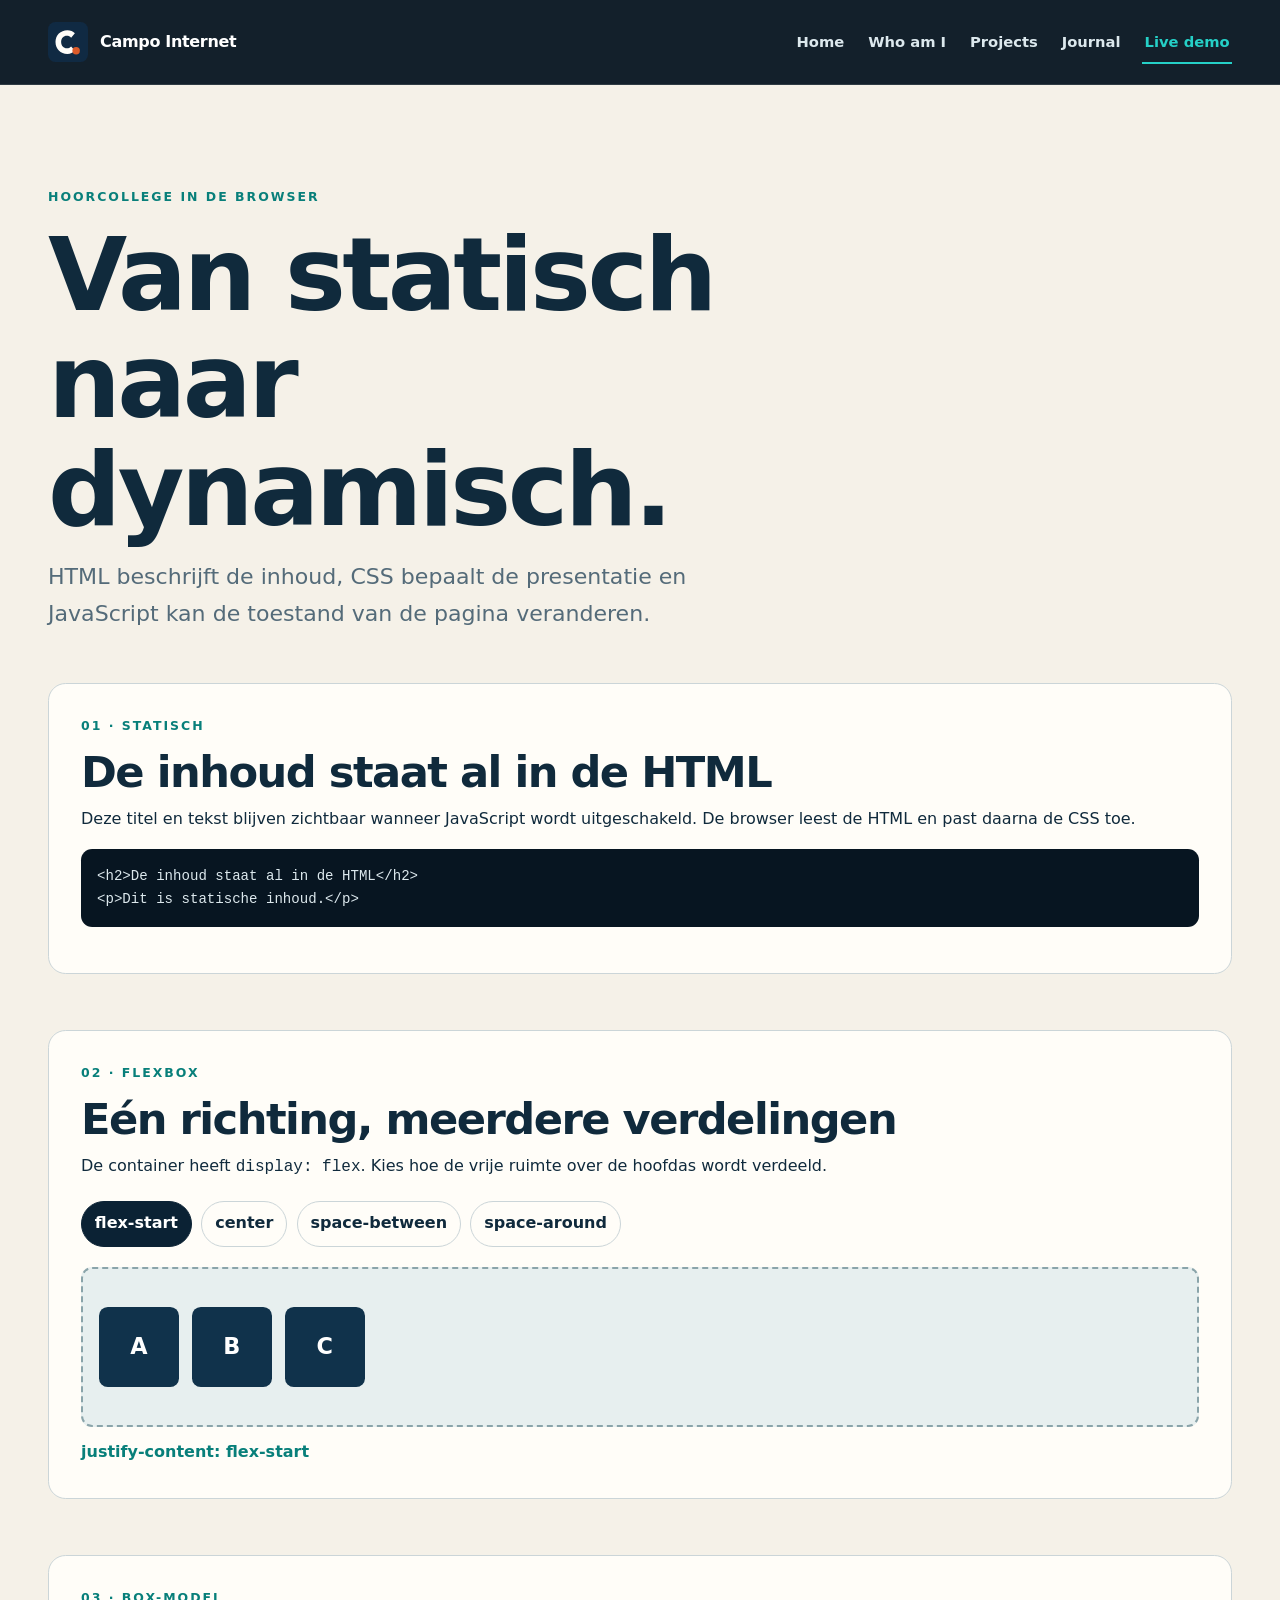
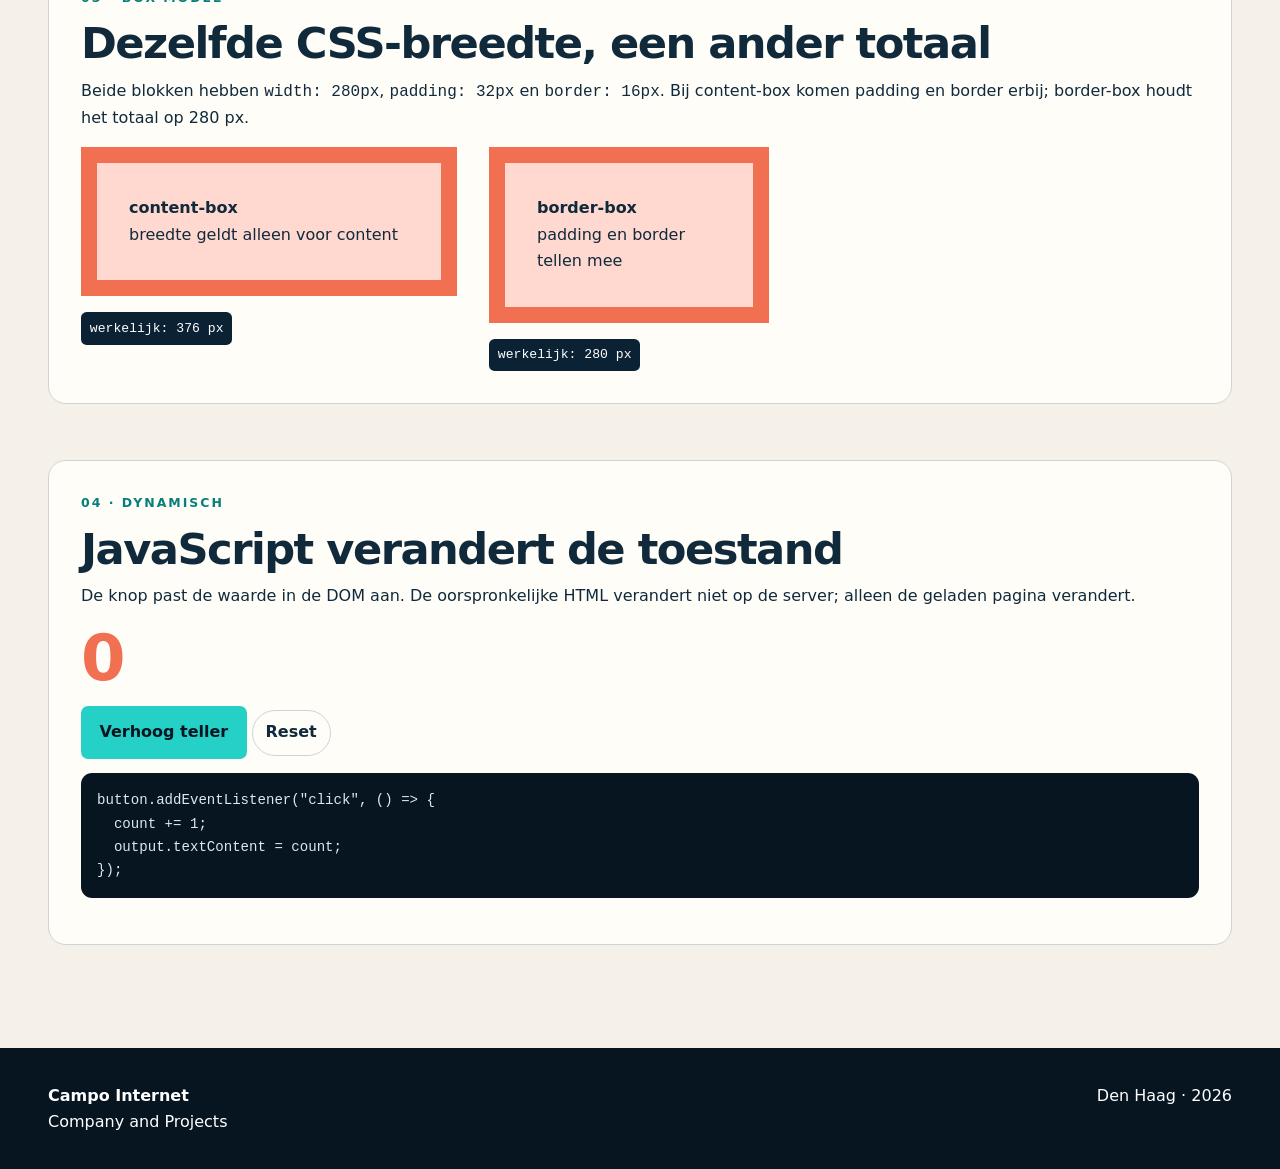
==== demo.html @ 8864c800 "Update on all html, css and other files." ====
<!doctype html>
<html lang="nl">
<head>
  <meta charset="utf-8"><meta name="viewport" content="width=device-width, initial-scale=1">
  <meta name="description" content="Interactieve lesdemo over statisch, dynamisch, Flexbox en het box-model."><meta name="theme-color" content="#071521">
  <meta property="og:type" content="website"><meta property="og:title" content="Live demo | Campo Internet"><meta property="og:description" content="Flexbox, border-box en JavaScript zichtbaar uitgelegd."><meta property="og:image" content="https://campointernet.github.io/images/social-preview.png">
  <title>Live demo | Campo Internet</title><link rel="icon" href="images/favicon.svg" type="image/svg+xml"><link rel="stylesheet" href="css/style.css">
</head>
<body>
  <a class="skip-link" href="#hoofdinhoud">Ga naar de inhoud</a>
  <header class="site-header"><div class="container header-inner"><a class="brand" href="index.html" aria-label="Campo Internet, home"><img src="images/logo.svg" alt="" width="40" height="40"><span>Campo Internet</span></a><nav aria-label="Hoofdnavigatie"><ul class="nav-list"><li><a href="index.html">Home</a></li><li><a href="whoami.html">Who am I</a></li><li><a href="projects.html">Projects</a></li><li><a href="journal.html">Journal</a></li><li><a aria-current="page" href="demo.html">Live demo</a></li></ul></nav></div></header>
  <main id="hoofdinhoud" class="container page-main">
    <header class="page-intro"><p class="eyebrow">Hoorcollege in de browser</p><h1>Van statisch naar dynamisch.</h1><p class="lead">HTML beschrijft de inhoud, CSS bepaalt de presentatie en JavaScript kan de toestand van de pagina veranderen.</p></header>
    <div class="demo-stack">
      <section class="demo-panel" aria-labelledby="statisch"><p class="eyebrow">01 · Statisch</p><h2 id="statisch">De inhoud staat al in de HTML</h2><p>Deze titel en tekst blijven zichtbaar wanneer JavaScript wordt uitgeschakeld. De browser leest de HTML en past daarna de CSS toe.</p><pre class="code-sample"><code>&lt;h2&gt;De inhoud staat al in de HTML&lt;/h2&gt;
&lt;p&gt;Dit is statische inhoud.&lt;/p&gt;</code></pre></section>
      <section class="demo-panel" aria-labelledby="flexbox"><p class="eyebrow">02 · Flexbox</p><h2 id="flexbox">Eén richting, meerdere verdelingen</h2><p>De container heeft <code>display: flex</code>. Kies hoe de vrije ruimte over de hoofdas wordt verdeeld.</p><div class="flex-controls"><button class="filter-button" type="button" data-justify="flex-start" aria-pressed="true">flex-start</button><button class="filter-button" type="button" data-justify="center" aria-pressed="false">center</button><button class="filter-button" type="button" data-justify="space-between" aria-pressed="false">space-between</button><button class="filter-button" type="button" data-justify="space-around" aria-pressed="false">space-around</button></div><div class="flex-stage" id="flex-stage"><div class="flex-item">A</div><div class="flex-item">B</div><div class="flex-item">C</div></div><p class="status" id="flex-status" aria-live="polite">justify-content: flex-start</p></section>
      <section class="demo-panel" aria-labelledby="boxmodel"><p class="eyebrow">03 · Box-model</p><h2 id="boxmodel">Dezelfde CSS-breedte, een ander totaal</h2><p>Beide blokken hebben <code>width: 280px</code>, <code>padding: 32px</code> en <code>border: 16px</code>. Bij content-box komen padding en border erbij; border-box houdt het totaal op 280 px.</p><div class="box-row"><div><div class="measure-box content-box-demo"><strong>content-box</strong><br>breedte geldt alleen voor content</div><span class="measure-label" id="content-measure">totaal meten…</span></div><div><div class="measure-box border-box-demo"><strong>border-box</strong><br>padding en border tellen mee</div><span class="measure-label" id="border-measure">totaal meten…</span></div></div></section>
      <section class="demo-panel" aria-labelledby="dynamisch"><p class="eyebrow">04 · Dynamisch</p><h2 id="dynamisch">JavaScript verandert de toestand</h2><p>De knop past de waarde in de DOM aan. De oorspronkelijke HTML verandert niet op de server; alleen de geladen pagina verandert.</p><p class="dynamic-number" id="counter" aria-live="polite">0</p><button class="control-button" id="counter-button" type="button">Verhoog teller</button> <button class="filter-button" id="reset-button" type="button">Reset</button><pre class="code-sample"><code>button.addEventListener("click", () =&gt; {
  count += 1;
  output.textContent = count;
});</code></pre></section>
    </div>
  </main>
  <footer class="site-footer"><div class="container footer-inner"><p><strong>Campo Internet</strong><br>Company and Projects</p><p>Den Haag · <span data-current-year>2026</span></p></div></footer><script src="js/site.js" defer></script>
</body></html>
---- css/style.css ----
:root {
  --navy-950: #071521; --navy-900: #0b2234; --navy-800: #10324b;
  --paper: #f5f1e8; --paper-strong: #fffdf8; --ink: #102a3c;
  --muted: #546b79; --cyan: #25d0c7; --cyan-dark: #087f7a;
  --coral: #f27052; --line: #cbd5d8; --white: #ffffff;
  --radius: 1.1rem; --shadow: 0 1.4rem 3rem rgba(7,21,33,.12); --max-width: 74rem;
}
/* Border-box laat padding en border meetellen binnen de opgegeven breedte. */
*, *::before, *::after { box-sizing: border-box; }
html { scroll-behavior: smooth; }
body { margin: 0; color: var(--ink); background: var(--paper); font-family: Inter, ui-sans-serif, system-ui, -apple-system, BlinkMacSystemFont, "Segoe UI", sans-serif; font-size: 1rem; line-height: 1.65; }
img { display: block; max-width: 100%; height: auto; }
a { color: inherit; text-underline-offset: .22em; }
a:hover { text-decoration-thickness: .14em; }
a:focus-visible, button:focus-visible { outline: 3px solid var(--coral); outline-offset: 4px; }
h1, h2, h3 { margin: 0 0 .7rem; line-height: 1.05; letter-spacing: -.035em; }
h1 { max-width: 13ch; font-size: clamp(3rem, 8vw, 6.7rem); }
h2 { font-size: clamp(2rem, 4vw, 3.5rem); }
h3 { font-size: 1.35rem; }
p { margin: 0 0 1rem; }
button { font: inherit; }
.container { width: min(calc(100% - 2rem), var(--max-width)); margin-inline: auto; }
.skip-link { position: fixed; top: -6rem; left: 1rem; z-index: 100; padding: .75rem 1rem; color: var(--navy-950); background: var(--cyan); font-weight: 800; }
.skip-link:focus { top: 1rem; }
.site-header { position: sticky; top: 0; z-index: 20; color: var(--white); background: rgba(7,21,33,.95); border-bottom: 1px solid rgba(255,255,255,.12); backdrop-filter: blur(12px); }
.header-inner { display: flex; min-height: 5.25rem; align-items: center; justify-content: space-between; gap: 1.5rem; }
.brand { display: flex; align-items: center; gap: .75rem; font-weight: 800; text-decoration: none; letter-spacing: -.02em; }
.brand img { width: 2.5rem; height: 2.5rem; }
.nav-list { display: flex; flex-wrap: wrap; gap: .25rem 1.2rem; margin: 0; padding: 0; list-style: none; }
.nav-list a { display: block; padding: .65rem .15rem .45rem; color: #dce8ed; font-size: .92rem; font-weight: 750; text-decoration: none; border-bottom: .18rem solid transparent; }
.nav-list a:hover { color: var(--white); }
.nav-list a[aria-current="page"] { color: var(--cyan); border-bottom-color: var(--cyan); }
.hero-shell { color: var(--white); background: var(--navy-950); overflow: hidden; }
.hero { display: grid; gap: 3rem; align-items: center; min-height: 45rem; padding-block: clamp(4rem,10vw,8rem); }
.hero-copy { position: relative; z-index: 1; }
.hero-copy h1 span { color: var(--cyan); }
.lead { max-width: 47rem; color: var(--muted); font-size: clamp(1.12rem,2vw,1.38rem); }
.hero-shell .lead { color: #b9ccd4; }
.eyebrow { margin-bottom: .8rem; color: var(--cyan-dark); font-size: .78rem; font-weight: 850; letter-spacing: .16em; text-transform: uppercase; }
.hero-shell .eyebrow, .dark-section .eyebrow { color: var(--cyan); }
.button-row { display: flex; flex-wrap: wrap; align-items: center; gap: 1rem 1.5rem; margin-top: 2rem; }
.button, .control-button { display: inline-block; padding: .85rem 1.15rem; border: 0; border-radius: .45rem; color: var(--navy-950); background: var(--cyan); font-weight: 800; text-decoration: none; cursor: pointer; }
.button:hover, .control-button:hover { background: #76e5df; }
.button.secondary { color: var(--white); background: transparent; border: 1px solid rgba(255,255,255,.3); }
.text-link { font-weight: 800; }
.hero-art { position: relative; min-height: 28rem; }
.orbit { position: absolute; border: 1px solid rgba(37,208,199,.35); border-radius: 50%; }
.orbit-one { inset: 0 4rem 2rem 0; }
.orbit-two { inset: 4rem 0 0 5rem; }
.hero-card { position: absolute; width: min(24rem,88%); padding: 2rem; color: var(--navy-950); background: var(--paper-strong); border-radius: var(--radius); box-shadow: var(--shadow); }
.hero-card strong { display: block; font-size: 2.8rem; line-height: 1; }
.hero-card-one { top: 1rem; right: 0; transform: rotate(3deg); }
.hero-card-two { bottom: 1rem; left: 0; transform: rotate(-4deg); background: var(--coral); }
.code-line { display: block; margin-top: 1rem; font-family: ui-monospace, SFMono-Regular, Menlo, monospace; font-size: .85rem; }
.section { padding-block: clamp(4rem,8vw,7rem); }
.section + .section { border-top: 1px solid var(--line); }
.section-heading { display: grid; gap: 1rem 3rem; margin-bottom: 2.7rem; }
.section-heading h2 { max-width: 14ch; }
.section-heading .lead { align-self: end; }
.card-grid, .project-grid { display: grid; gap: 1.25rem; }
.card { padding: 1.75rem; background: var(--paper-strong); border: 1px solid var(--line); border-radius: var(--radius); }
.card-number { color: var(--coral); font-size: .8rem; font-weight: 850; letter-spacing: .12em; }
.card p:last-child { margin-bottom: 0; }
.dark-section { color: var(--white); background: var(--navy-900); }
.dark-section .lead { color: #b9ccd4; }
.principles { display: flex; flex-wrap: wrap; gap: .8rem; margin: 2.2rem 0 0; padding: 0; list-style: none; }
.principles li { padding: .6rem .85rem; border: 1px solid rgba(255,255,255,.23); border-radius: 99rem; }
.page-main { padding-block: clamp(3.5rem,8vw,7rem); min-height: 65vh; }
.page-intro { max-width: 54rem; margin-bottom: 3.2rem; }
.page-intro h1 { margin-bottom: 1rem; }
.profile-layout { display: grid; gap: 2rem; }
.profile-aside { padding: 1.6rem; color: var(--white); background: var(--navy-900); border-radius: var(--radius); }
.profile-aside dl { margin: 0; }
.profile-aside dt { color: var(--cyan); font-size: .76rem; font-weight: 800; letter-spacing: .12em; text-transform: uppercase; }
.profile-aside dd { margin: .15rem 0 1.3rem; }
.story-block { max-width: 48rem; }
.story-block + .story-block { margin-top: 3rem; }
.project-card { overflow: hidden; background: var(--paper-strong); border: 1px solid var(--line); border-radius: var(--radius); box-shadow: 0 .7rem 1.6rem rgba(7,21,33,.06); }
.project-visual { display: grid; min-height: 14rem; place-items: center; color: var(--white); font-size: 3rem; font-weight: 900; letter-spacing: -.08em; }
.visual-one { background: linear-gradient(135deg,#10324b,#1d6b7a); }
.visual-two { background: linear-gradient(135deg,#742f3d,#f27052); }
.visual-three { background: linear-gradient(135deg,#215a47,#70a45d); }
.project-content { padding: 1.65rem; }
.project-type { color: var(--cyan-dark); font-size: .76rem; font-weight: 850; letter-spacing: .12em; text-transform: uppercase; }
.tag-list { display: flex; flex-wrap: wrap; gap: .5rem; margin: 1.2rem 0 0; padding: 0; list-style: none; }
.tag-list li { padding: .25rem .7rem; background: #e6eeee; border-radius: 99rem; font-size: .84rem; }
.filter-row { display: flex; flex-wrap: wrap; gap: .65rem; margin-bottom: 1.5rem; }
.filter-button { padding: .55rem .8rem; color: var(--ink); background: transparent; border: 1px solid var(--line); border-radius: 99rem; font-weight: 750; cursor: pointer; }
.filter-button[aria-pressed="true"] { color: var(--white); background: var(--navy-900); border-color: var(--navy-900); }
.project-card[hidden] { display: none; }
.journal-list { border-top: 1px solid var(--line); }
.journal-item { display: grid; gap: .5rem 2rem; padding-block: 2rem; border-bottom: 1px solid var(--line); }
.journal-item h2 { margin-bottom: .6rem; font-size: clamp(1.45rem,3vw,2.2rem); }
.journal-item h2 a { text-decoration: none; }
.journal-item .date { color: var(--muted); font-size: .9rem; }
.demo-stack { display: grid; gap: 3.5rem; }
.demo-panel { padding: clamp(1.2rem,3vw,2rem); background: var(--paper-strong); border: 1px solid var(--line); border-radius: var(--radius); }
.demo-panel h2 { font-size: clamp(1.8rem,4vw,2.7rem); }
.flex-controls { display: flex; flex-wrap: wrap; gap: .6rem; margin: 1.25rem 0; }
.flex-stage { display: flex; justify-content: flex-start; gap: .8rem; min-height: 10rem; padding: 1rem; background: #e7efef; border: 2px dashed #8aa4aa; border-radius: .7rem; transition: .25s ease; }
.flex-item { display: grid; width: 5rem; min-height: 5rem; place-items: center; align-self: center; color: var(--white); background: var(--navy-800); border-radius: .55rem; font-size: 1.4rem; font-weight: 900; }
.box-row { display: flex; flex-wrap: wrap; gap: 2rem; align-items: flex-start; }
.measure-box { width: 17.5rem; padding: 2rem; border: 1rem solid var(--coral); background: #ffd8cf; }
.content-box-demo { box-sizing: content-box; }
.border-box-demo { box-sizing: border-box; }
.measure-label { display: inline-block; margin-top: 1rem; padding: .35rem .55rem; color: var(--white); background: var(--navy-900); border-radius: .35rem; font-family: ui-monospace, monospace; font-size: .82rem; }
.status { min-height: 1.6rem; margin: .8rem 0 0; color: var(--cyan-dark); font-weight: 800; }
.dynamic-number { margin: 1rem 0; color: var(--coral); font-size: 4rem; font-weight: 900; line-height: 1; }
.code-sample { overflow-x: auto; padding: 1rem; color: #dce8ed; background: var(--navy-950); border-radius: .7rem; font-family: ui-monospace, SFMono-Regular, Menlo, monospace; font-size: .88rem; white-space: pre; }
.site-footer { padding-block: 2.2rem; color: var(--white); background: var(--navy-950); }
.footer-inner { display: flex; flex-wrap: wrap; justify-content: space-between; gap: 1rem 2rem; }
.footer-inner p { margin: 0; }
@media (min-width: 48rem) {
  .hero { grid-template-columns: 1.25fr .75fr; }
  .section-heading { grid-template-columns: 1fr 1fr; align-items: end; }
  .card-grid, .project-grid { grid-template-columns: repeat(3,1fr); }
  .profile-layout { grid-template-columns: 18rem 1fr; align-items: start; }
  .journal-item { grid-template-columns: 10rem 1fr; }
}
@media (max-width: 52rem) {
  .header-inner { align-items: flex-start; flex-direction: column; padding-block: .9rem; }
  .site-header { position: static; }
  .hero { min-height: auto; }
  .hero-art { min-height: 22rem; }
  .nav-list { gap: .15rem .8rem; }
}
@media (prefers-reduced-motion: reduce) { html { scroll-behavior: auto; } *, *::before, *::after { transition-duration: .01ms !important; } }
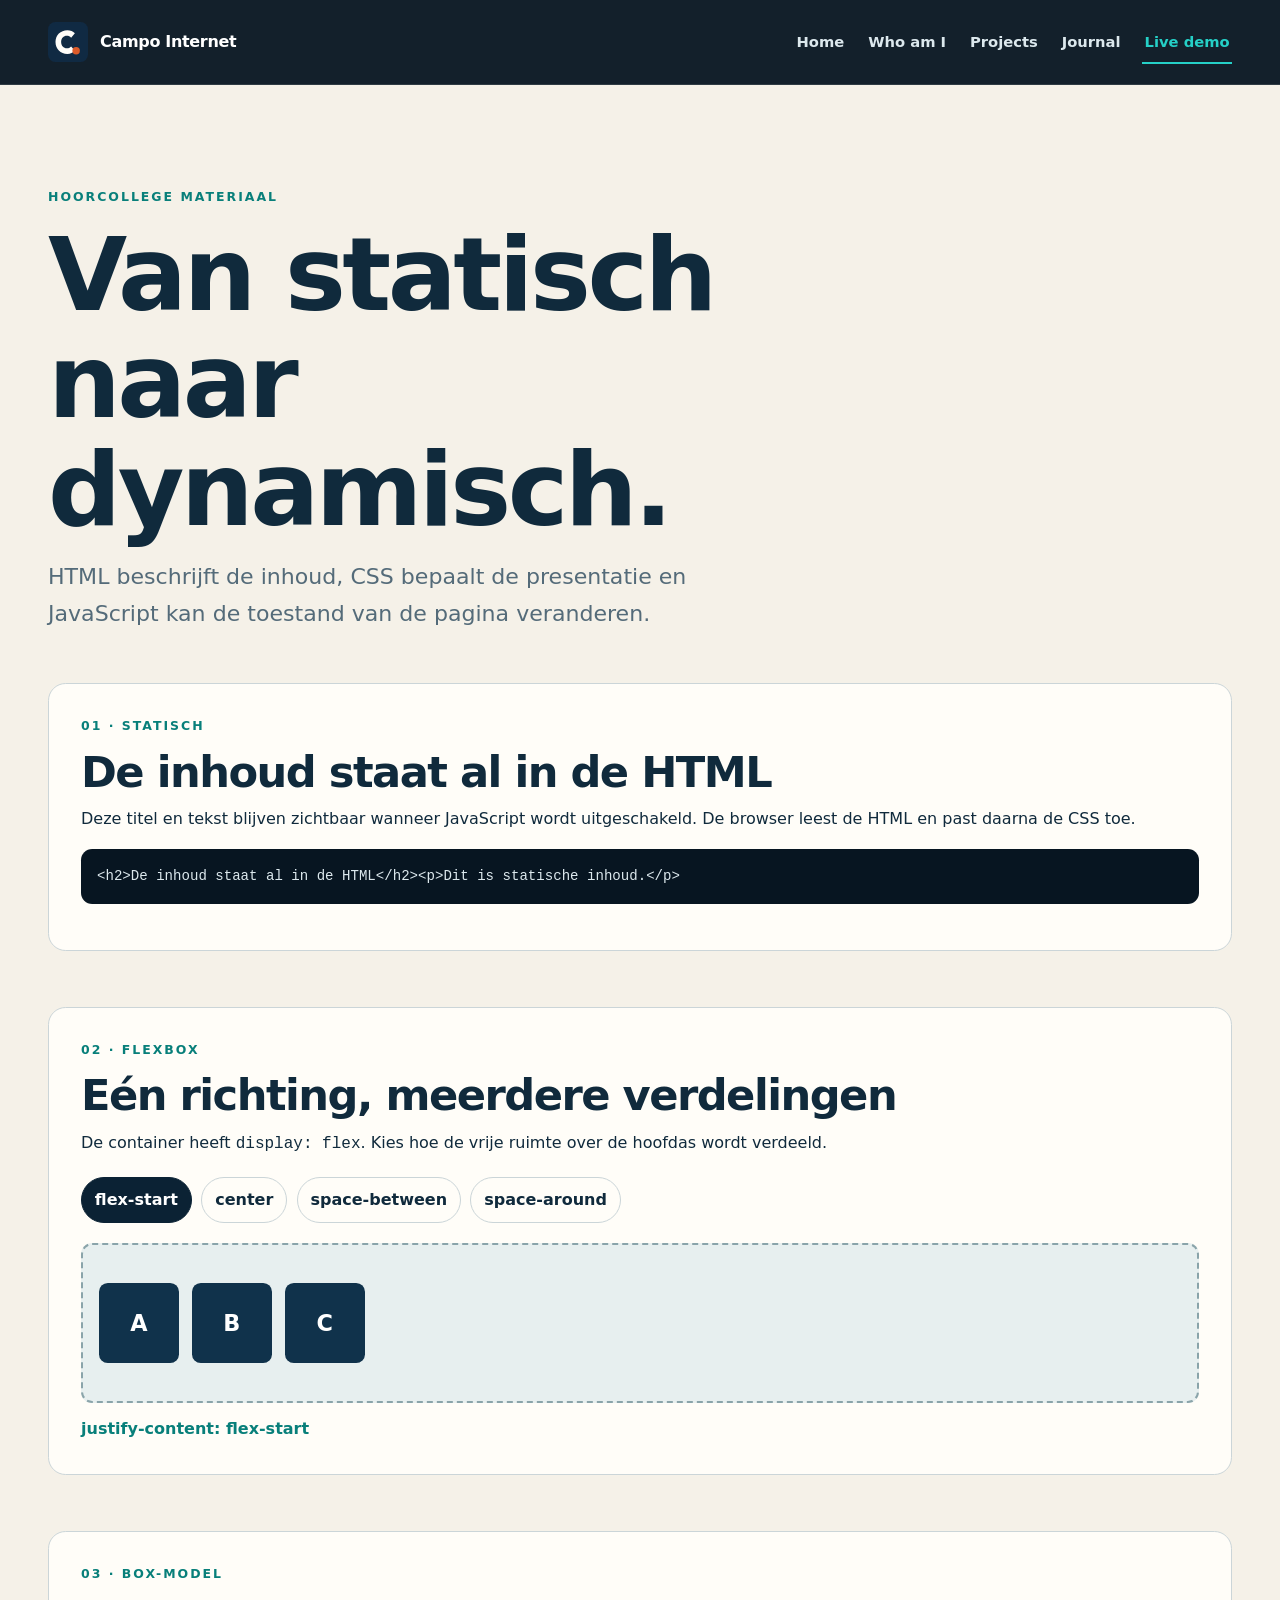
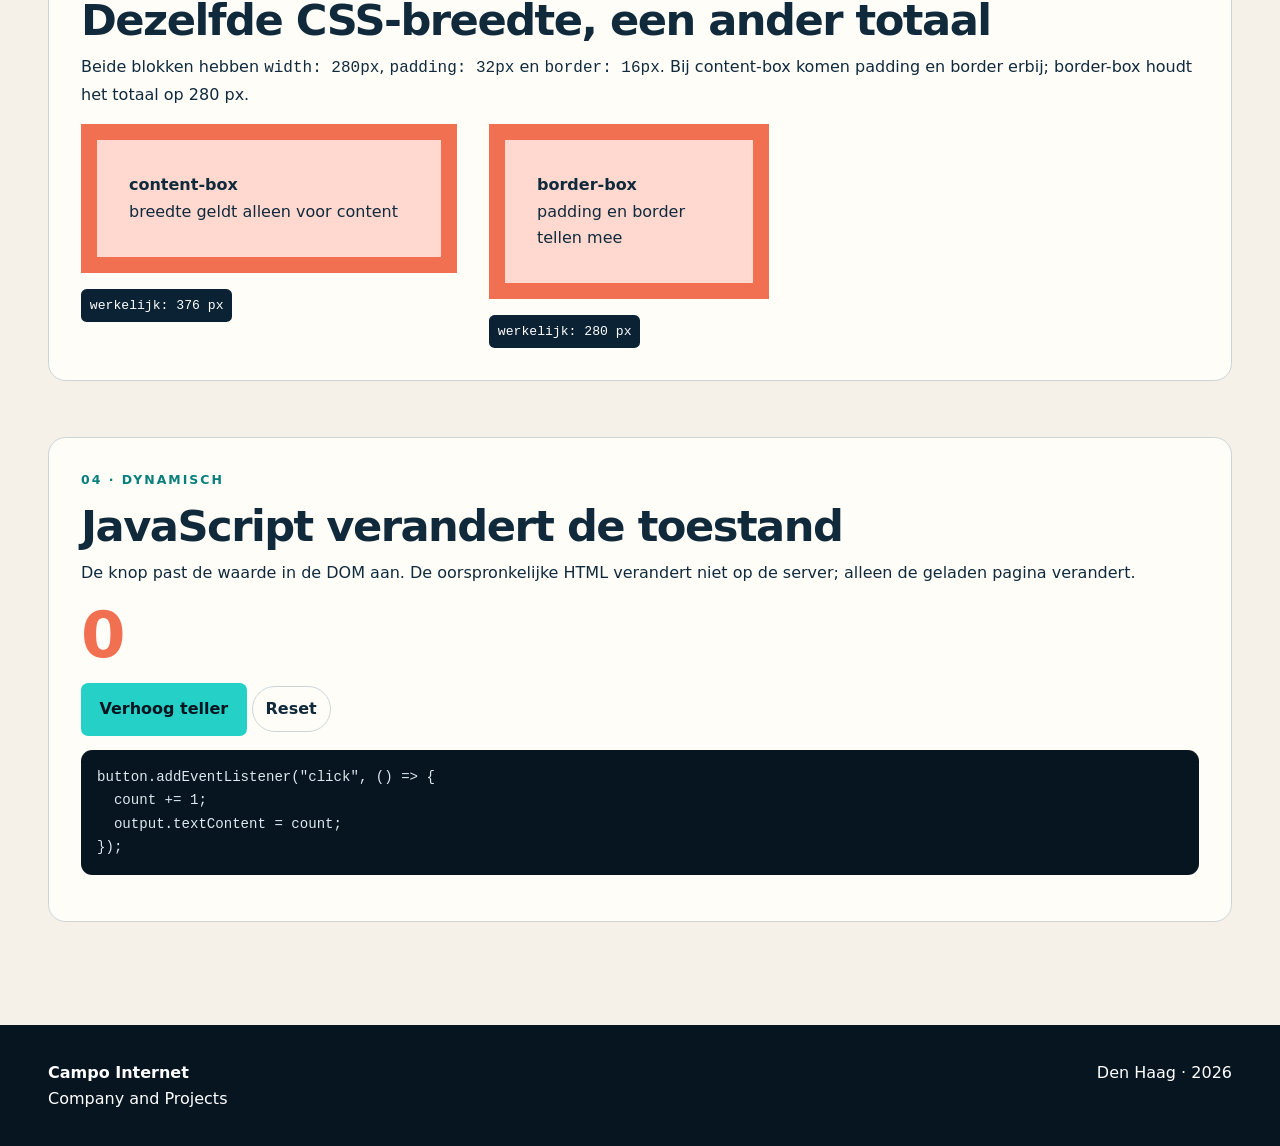
==== commit bf84ab54: "Update pages" ====
--- a/demo.html
+++ b/demo.html
@@ -1,26 +1,173 @@
 <!doctype html>
 <html lang="nl">
-<head>
-  <meta charset="utf-8"><meta name="viewport" content="width=device-width, initial-scale=1">
-  <meta name="description" content="Interactieve lesdemo over statisch, dynamisch, Flexbox en het box-model."><meta name="theme-color" content="#071521">
-  <meta property="og:type" content="website"><meta property="og:title" content="Live demo | Campo Internet"><meta property="og:description" content="Flexbox, border-box en JavaScript zichtbaar uitgelegd."><meta property="og:image" content="https://campointernet.github.io/images/social-preview.png">
-  <title>Live demo | Campo Internet</title><link rel="icon" href="images/favicon.svg" type="image/svg+xml"><link rel="stylesheet" href="css/style.css">
-</head>
-<body>
-  <a class="skip-link" href="#hoofdinhoud">Ga naar de inhoud</a>
-  <header class="site-header"><div class="container header-inner"><a class="brand" href="index.html" aria-label="Campo Internet, home"><img src="images/logo.svg" alt="" width="40" height="40"><span>Campo Internet</span></a><nav aria-label="Hoofdnavigatie"><ul class="nav-list"><li><a href="index.html">Home</a></li><li><a href="whoami.html">Who am I</a></li><li><a href="projects.html">Projects</a></li><li><a href="journal.html">Journal</a></li><li><a aria-current="page" href="demo.html">Live demo</a></li></ul></nav></div></header>
-  <main id="hoofdinhoud" class="container page-main">
-    <header class="page-intro"><p class="eyebrow">Hoorcollege in de browser</p><h1>Van statisch naar dynamisch.</h1><p class="lead">HTML beschrijft de inhoud, CSS bepaalt de presentatie en JavaScript kan de toestand van de pagina veranderen.</p></header>
-    <div class="demo-stack">
-      <section class="demo-panel" aria-labelledby="statisch"><p class="eyebrow">01 · Statisch</p><h2 id="statisch">De inhoud staat al in de HTML</h2><p>Deze titel en tekst blijven zichtbaar wanneer JavaScript wordt uitgeschakeld. De browser leest de HTML en past daarna de CSS toe.</p><pre class="code-sample"><code>&lt;h2&gt;De inhoud staat al in de HTML&lt;/h2&gt;
-&lt;p&gt;Dit is statische inhoud.&lt;/p&gt;</code></pre></section>
-      <section class="demo-panel" aria-labelledby="flexbox"><p class="eyebrow">02 · Flexbox</p><h2 id="flexbox">Eén richting, meerdere verdelingen</h2><p>De container heeft <code>display: flex</code>. Kies hoe de vrije ruimte over de hoofdas wordt verdeeld.</p><div class="flex-controls"><button class="filter-button" type="button" data-justify="flex-start" aria-pressed="true">flex-start</button><button class="filter-button" type="button" data-justify="center" aria-pressed="false">center</button><button class="filter-button" type="button" data-justify="space-between" aria-pressed="false">space-between</button><button class="filter-button" type="button" data-justify="space-around" aria-pressed="false">space-around</button></div><div class="flex-stage" id="flex-stage"><div class="flex-item">A</div><div class="flex-item">B</div><div class="flex-item">C</div></div><p class="status" id="flex-status" aria-live="polite">justify-content: flex-start</p></section>
-      <section class="demo-panel" aria-labelledby="boxmodel"><p class="eyebrow">03 · Box-model</p><h2 id="boxmodel">Dezelfde CSS-breedte, een ander totaal</h2><p>Beide blokken hebben <code>width: 280px</code>, <code>padding: 32px</code> en <code>border: 16px</code>. Bij content-box komen padding en border erbij; border-box houdt het totaal op 280 px.</p><div class="box-row"><div><div class="measure-box content-box-demo"><strong>content-box</strong><br>breedte geldt alleen voor content</div><span class="measure-label" id="content-measure">totaal meten…</span></div><div><div class="measure-box border-box-demo"><strong>border-box</strong><br>padding en border tellen mee</div><span class="measure-label" id="border-measure">totaal meten…</span></div></div></section>
-      <section class="demo-panel" aria-labelledby="dynamisch"><p class="eyebrow">04 · Dynamisch</p><h2 id="dynamisch">JavaScript verandert de toestand</h2><p>De knop past de waarde in de DOM aan. De oorspronkelijke HTML verandert niet op de server; alleen de geladen pagina verandert.</p><p class="dynamic-number" id="counter" aria-live="polite">0</p><button class="control-button" id="counter-button" type="button">Verhoog teller</button> <button class="filter-button" id="reset-button" type="button">Reset</button><pre class="code-sample"><code>button.addEventListener("click", () =&gt; {
+  <head>
+    <meta charset="utf-8" />
+    <meta name="viewport" content="width=device-width, initial-scale=1" />
+    <meta
+      name="description"
+      content="Interactieve lesdemo over statisch, dynamisch, Flexbox en het box-model."
+    />
+    <meta name="theme-color" content="#071521" />
+    <meta property="og:type" content="website" />
+    <meta property="og:title" content="Live demo | Campo Internet" />
+    <meta
+      property="og:description"
+      content="Flexbox, border-box en JavaScript zichtbaar uitgelegd."
+    />
+    <meta
+      property="og:image"
+      content="https://campointernet.github.io/images/social-preview.png"
+    />
+    <title>Live demo | HTML & CSS</title>
+    <link rel="icon" href="images/favicon.svg" type="image/svg+xml" />
+    <link rel="stylesheet" href="css/style.css" />
+  </head>
+  <body>
+    <a class="skip-link" href="#hoofdinhoud">Ga naar de inhoud</a>
+    <header class="site-header">
+      <div class="container header-inner">
+        <a class="brand" href="index.html" aria-label="Campo Internet, home"
+          ><img src="images/logo.svg" alt="" width="40" height="40" /><span
+            >Campo Internet</span
+          ></a
+        >
+        <nav aria-label="Hoofdnavigatie">
+          <ul class="nav-list">
+            <li><a href="index.html">Home</a></li>
+            <li><a href="whoami.html">Who am I</a></li>
+            <li><a href="projects.html">Projects</a></li>
+            <li><a href="journal.html">Journal</a></li>
+            <li><a aria-current="page" href="demo.html">Live demo</a></li>
+          </ul>
+        </nav>
+      </div>
+    </header>
+    <main id="hoofdinhoud" class="container page-main">
+      <header class="page-intro">
+        <p class="eyebrow">Hoorcollege materiaal</p>
+        <h1>Van statisch naar dynamisch.</h1>
+        <p class="lead">
+          HTML beschrijft de inhoud, CSS bepaalt de presentatie en JavaScript
+          kan de toestand van de pagina veranderen.
+        </p>
+      </header>
+      <div class="demo-stack">
+        <section class="demo-panel" aria-labelledby="statisch">
+          <p class="eyebrow">01 · Statisch</p>
+          <h2 id="statisch">De inhoud staat al in de HTML</h2>
+          <p>
+            Deze titel en tekst blijven zichtbaar wanneer JavaScript wordt
+            uitgeschakeld. De browser leest de HTML en past daarna de CSS toe.
+          </p>
+          <pre
+            class="code-sample"
+          ><code>&lt;h2&gt;De inhoud staat al in de HTML&lt;/h2&gt;&lt;p&gt;Dit is statische inhoud.&lt;/p&gt;</code></pre>
+        </section>
+        <section class="demo-panel" aria-labelledby="flexbox">
+          <p class="eyebrow">02 · Flexbox</p>
+          <h2 id="flexbox">Eén richting, meerdere verdelingen</h2>
+          <p>
+            De container heeft <code>display: flex</code>. Kies hoe de vrije
+            ruimte over de hoofdas wordt verdeeld.
+          </p>
+          <div class="flex-controls">
+            <button
+              class="filter-button"
+              type="button"
+              data-justify="flex-start"
+              aria-pressed="true"
+            >
+              flex-start</button
+            ><button
+              class="filter-button"
+              type="button"
+              data-justify="center"
+              aria-pressed="false"
+            >
+              center</button
+            ><button
+              class="filter-button"
+              type="button"
+              data-justify="space-between"
+              aria-pressed="false"
+            >
+              space-between</button
+            ><button
+              class="filter-button"
+              type="button"
+              data-justify="space-around"
+              aria-pressed="false"
+            >
+              space-around
+            </button>
+          </div>
+          <div class="flex-stage" id="flex-stage">
+            <div class="flex-item">A</div>
+            <div class="flex-item">B</div>
+            <div class="flex-item">C</div>
+          </div>
+          <p class="status" id="flex-status" aria-live="polite">
+            justify-content: flex-start
+          </p>
+        </section>
+        <section class="demo-panel" aria-labelledby="boxmodel">
+          <p class="eyebrow">03 · Box-model</p>
+          <h2 id="boxmodel">Dezelfde CSS-breedte, een ander totaal</h2>
+          <p>
+            Beide blokken hebben <code>width: 280px</code>,
+            <code>padding: 32px</code> en <code>border: 16px</code>. Bij
+            content-box komen padding en border erbij; border-box houdt het
+            totaal op 280 px.
+          </p>
+          <div class="box-row">
+            <div>
+              <div class="measure-box content-box-demo">
+                <strong>content-box</strong><br />breedte geldt alleen voor
+                content
+              </div>
+              <span class="measure-label" id="content-measure"
+                >totaal meten…</span
+              >
+            </div>
+            <div>
+              <div class="measure-box border-box-demo">
+                <strong>border-box</strong><br />padding en border tellen mee
+              </div>
+              <span class="measure-label" id="border-measure"
+                >totaal meten…</span
+              >
+            </div>
+          </div>
+        </section>
+        <section class="demo-panel" aria-labelledby="dynamisch">
+          <p class="eyebrow">04 · Dynamisch</p>
+          <h2 id="dynamisch">JavaScript verandert de toestand</h2>
+          <p>
+            De knop past de waarde in de DOM aan. De oorspronkelijke HTML
+            verandert niet op de server; alleen de geladen pagina verandert.
+          </p>
+          <p class="dynamic-number" id="counter" aria-live="polite">0</p>
+          <button class="control-button" id="counter-button" type="button">
+            Verhoog teller
+          </button>
+          <button class="filter-button" id="reset-button" type="button">
+            Reset
+          </button>
+          <pre
+            class="code-sample"
+          ><code>button.addEventListener("click", () =&gt; {
   count += 1;
   output.textContent = count;
-});</code></pre></section>
-    </div>
-  </main>
-  <footer class="site-footer"><div class="container footer-inner"><p><strong>Campo Internet</strong><br>Company and Projects</p><p>Den Haag · <span data-current-year>2026</span></p></div></footer><script src="js/site.js" defer></script>
-</body></html>
+});</code></pre>
+        </section>
+      </div>
+    </main>
+    <footer class="site-footer">
+      <div class="container footer-inner">
+        <p><strong>Campo Internet</strong><br />Company and Projects</p>
+        <p>Den Haag · <span data-current-year>2026</span></p>
+      </div>
+    </footer>
+    <script src="js/site.js" defer></script>
+  </body>
+</html>
--- a/css/style.css
+++ b/css/style.css
@@ -1,127 +1,611 @@
 :root {
-  --navy-950: #071521; --navy-900: #0b2234; --navy-800: #10324b;
-  --paper: #f5f1e8; --paper-strong: #fffdf8; --ink: #102a3c;
-  --muted: #546b79; --cyan: #25d0c7; --cyan-dark: #087f7a;
-  --coral: #f27052; --line: #cbd5d8; --white: #ffffff;
-  --radius: 1.1rem; --shadow: 0 1.4rem 3rem rgba(7,21,33,.12); --max-width: 74rem;
+  --navy-950: #071521;
+  --navy-900: #0b2234;
+  --navy-800: #10324b;
+  --paper: #f5f1e8;
+  --paper-strong: #fffdf8;
+  --ink: #102a3c;
+  --muted: #546b79;
+  --cyan: #25d0c7;
+  --cyan-dark: #087f7a;
+  --coral: #f27052;
+  --line: #cbd5d8;
+  --white: #ffffff;
+  --radius: 1.1rem;
+  --shadow: 0 1.4rem 3rem rgba(7, 21, 33, 0.12);
+  --max-width: 74rem;
 }
 /* Border-box laat padding en border meetellen binnen de opgegeven breedte. */
-*, *::before, *::after { box-sizing: border-box; }
-html { scroll-behavior: smooth; }
-body { margin: 0; color: var(--ink); background: var(--paper); font-family: Inter, ui-sans-serif, system-ui, -apple-system, BlinkMacSystemFont, "Segoe UI", sans-serif; font-size: 1rem; line-height: 1.65; }
-img { display: block; max-width: 100%; height: auto; }
-a { color: inherit; text-underline-offset: .22em; }
-a:hover { text-decoration-thickness: .14em; }
-a:focus-visible, button:focus-visible { outline: 3px solid var(--coral); outline-offset: 4px; }
-h1, h2, h3 { margin: 0 0 .7rem; line-height: 1.05; letter-spacing: -.035em; }
-h1 { max-width: 13ch; font-size: clamp(3rem, 8vw, 6.7rem); }
-h2 { font-size: clamp(2rem, 4vw, 3.5rem); }
-h3 { font-size: 1.35rem; }
-p { margin: 0 0 1rem; }
-button { font: inherit; }
-.container { width: min(calc(100% - 2rem), var(--max-width)); margin-inline: auto; }
-.skip-link { position: fixed; top: -6rem; left: 1rem; z-index: 100; padding: .75rem 1rem; color: var(--navy-950); background: var(--cyan); font-weight: 800; }
-.skip-link:focus { top: 1rem; }
-.site-header { position: sticky; top: 0; z-index: 20; color: var(--white); background: rgba(7,21,33,.95); border-bottom: 1px solid rgba(255,255,255,.12); backdrop-filter: blur(12px); }
-.header-inner { display: flex; min-height: 5.25rem; align-items: center; justify-content: space-between; gap: 1.5rem; }
-.brand { display: flex; align-items: center; gap: .75rem; font-weight: 800; text-decoration: none; letter-spacing: -.02em; }
-.brand img { width: 2.5rem; height: 2.5rem; }
-.nav-list { display: flex; flex-wrap: wrap; gap: .25rem 1.2rem; margin: 0; padding: 0; list-style: none; }
-.nav-list a { display: block; padding: .65rem .15rem .45rem; color: #dce8ed; font-size: .92rem; font-weight: 750; text-decoration: none; border-bottom: .18rem solid transparent; }
-.nav-list a:hover { color: var(--white); }
-.nav-list a[aria-current="page"] { color: var(--cyan); border-bottom-color: var(--cyan); }
-.hero-shell { color: var(--white); background: var(--navy-950); overflow: hidden; }
-.hero { display: grid; gap: 3rem; align-items: center; min-height: 45rem; padding-block: clamp(4rem,10vw,8rem); }
-.hero-copy { position: relative; z-index: 1; }
-.hero-copy h1 span { color: var(--cyan); }
-.lead { max-width: 47rem; color: var(--muted); font-size: clamp(1.12rem,2vw,1.38rem); }
-.hero-shell .lead { color: #b9ccd4; }
-.eyebrow { margin-bottom: .8rem; color: var(--cyan-dark); font-size: .78rem; font-weight: 850; letter-spacing: .16em; text-transform: uppercase; }
-.hero-shell .eyebrow, .dark-section .eyebrow { color: var(--cyan); }
-.button-row { display: flex; flex-wrap: wrap; align-items: center; gap: 1rem 1.5rem; margin-top: 2rem; }
-.button, .control-button { display: inline-block; padding: .85rem 1.15rem; border: 0; border-radius: .45rem; color: var(--navy-950); background: var(--cyan); font-weight: 800; text-decoration: none; cursor: pointer; }
-.button:hover, .control-button:hover { background: #76e5df; }
-.button.secondary { color: var(--white); background: transparent; border: 1px solid rgba(255,255,255,.3); }
-.text-link { font-weight: 800; }
-.hero-art { position: relative; min-height: 28rem; }
-.orbit { position: absolute; border: 1px solid rgba(37,208,199,.35); border-radius: 50%; }
-.orbit-one { inset: 0 4rem 2rem 0; }
-.orbit-two { inset: 4rem 0 0 5rem; }
-.hero-card { position: absolute; width: min(24rem,88%); padding: 2rem; color: var(--navy-950); background: var(--paper-strong); border-radius: var(--radius); box-shadow: var(--shadow); }
-.hero-card strong { display: block; font-size: 2.8rem; line-height: 1; }
-.hero-card-one { top: 1rem; right: 0; transform: rotate(3deg); }
-.hero-card-two { bottom: 1rem; left: 0; transform: rotate(-4deg); background: var(--coral); }
-.code-line { display: block; margin-top: 1rem; font-family: ui-monospace, SFMono-Regular, Menlo, monospace; font-size: .85rem; }
-.section { padding-block: clamp(4rem,8vw,7rem); }
-.section + .section { border-top: 1px solid var(--line); }
-.section-heading { display: grid; gap: 1rem 3rem; margin-bottom: 2.7rem; }
-.section-heading h2 { max-width: 14ch; }
-.section-heading .lead { align-self: end; }
-.card-grid, .project-grid { display: grid; gap: 1.25rem; }
-.card { padding: 1.75rem; background: var(--paper-strong); border: 1px solid var(--line); border-radius: var(--radius); }
-.card-number { color: var(--coral); font-size: .8rem; font-weight: 850; letter-spacing: .12em; }
-.card p:last-child { margin-bottom: 0; }
-.dark-section { color: var(--white); background: var(--navy-900); }
-.dark-section .lead { color: #b9ccd4; }
-.principles { display: flex; flex-wrap: wrap; gap: .8rem; margin: 2.2rem 0 0; padding: 0; list-style: none; }
-.principles li { padding: .6rem .85rem; border: 1px solid rgba(255,255,255,.23); border-radius: 99rem; }
-.page-main { padding-block: clamp(3.5rem,8vw,7rem); min-height: 65vh; }
-.page-intro { max-width: 54rem; margin-bottom: 3.2rem; }
-.page-intro h1 { margin-bottom: 1rem; }
-.profile-layout { display: grid; gap: 2rem; }
-.profile-aside { padding: 1.6rem; color: var(--white); background: var(--navy-900); border-radius: var(--radius); }
-.profile-aside dl { margin: 0; }
-.profile-aside dt { color: var(--cyan); font-size: .76rem; font-weight: 800; letter-spacing: .12em; text-transform: uppercase; }
-.profile-aside dd { margin: .15rem 0 1.3rem; }
-.story-block { max-width: 48rem; }
-.story-block + .story-block { margin-top: 3rem; }
-.project-card { overflow: hidden; background: var(--paper-strong); border: 1px solid var(--line); border-radius: var(--radius); box-shadow: 0 .7rem 1.6rem rgba(7,21,33,.06); }
-.project-visual { display: grid; min-height: 14rem; place-items: center; color: var(--white); font-size: 3rem; font-weight: 900; letter-spacing: -.08em; }
-.visual-one { background: linear-gradient(135deg,#10324b,#1d6b7a); }
-.visual-two { background: linear-gradient(135deg,#742f3d,#f27052); }
-.visual-three { background: linear-gradient(135deg,#215a47,#70a45d); }
-.project-content { padding: 1.65rem; }
-.project-type { color: var(--cyan-dark); font-size: .76rem; font-weight: 850; letter-spacing: .12em; text-transform: uppercase; }
-.tag-list { display: flex; flex-wrap: wrap; gap: .5rem; margin: 1.2rem 0 0; padding: 0; list-style: none; }
-.tag-list li { padding: .25rem .7rem; background: #e6eeee; border-radius: 99rem; font-size: .84rem; }
-.filter-row { display: flex; flex-wrap: wrap; gap: .65rem; margin-bottom: 1.5rem; }
-.filter-button { padding: .55rem .8rem; color: var(--ink); background: transparent; border: 1px solid var(--line); border-radius: 99rem; font-weight: 750; cursor: pointer; }
-.filter-button[aria-pressed="true"] { color: var(--white); background: var(--navy-900); border-color: var(--navy-900); }
-.project-card[hidden] { display: none; }
-.journal-list { border-top: 1px solid var(--line); }
-.journal-item { display: grid; gap: .5rem 2rem; padding-block: 2rem; border-bottom: 1px solid var(--line); }
-.journal-item h2 { margin-bottom: .6rem; font-size: clamp(1.45rem,3vw,2.2rem); }
-.journal-item h2 a { text-decoration: none; }
-.journal-item .date { color: var(--muted); font-size: .9rem; }
-.demo-stack { display: grid; gap: 3.5rem; }
-.demo-panel { padding: clamp(1.2rem,3vw,2rem); background: var(--paper-strong); border: 1px solid var(--line); border-radius: var(--radius); }
-.demo-panel h2 { font-size: clamp(1.8rem,4vw,2.7rem); }
-.flex-controls { display: flex; flex-wrap: wrap; gap: .6rem; margin: 1.25rem 0; }
-.flex-stage { display: flex; justify-content: flex-start; gap: .8rem; min-height: 10rem; padding: 1rem; background: #e7efef; border: 2px dashed #8aa4aa; border-radius: .7rem; transition: .25s ease; }
-.flex-item { display: grid; width: 5rem; min-height: 5rem; place-items: center; align-self: center; color: var(--white); background: var(--navy-800); border-radius: .55rem; font-size: 1.4rem; font-weight: 900; }
-.box-row { display: flex; flex-wrap: wrap; gap: 2rem; align-items: flex-start; }
-.measure-box { width: 17.5rem; padding: 2rem; border: 1rem solid var(--coral); background: #ffd8cf; }
-.content-box-demo { box-sizing: content-box; }
-.border-box-demo { box-sizing: border-box; }
-.measure-label { display: inline-block; margin-top: 1rem; padding: .35rem .55rem; color: var(--white); background: var(--navy-900); border-radius: .35rem; font-family: ui-monospace, monospace; font-size: .82rem; }
-.status { min-height: 1.6rem; margin: .8rem 0 0; color: var(--cyan-dark); font-weight: 800; }
-.dynamic-number { margin: 1rem 0; color: var(--coral); font-size: 4rem; font-weight: 900; line-height: 1; }
-.code-sample { overflow-x: auto; padding: 1rem; color: #dce8ed; background: var(--navy-950); border-radius: .7rem; font-family: ui-monospace, SFMono-Regular, Menlo, monospace; font-size: .88rem; white-space: pre; }
-.site-footer { padding-block: 2.2rem; color: var(--white); background: var(--navy-950); }
-.footer-inner { display: flex; flex-wrap: wrap; justify-content: space-between; gap: 1rem 2rem; }
-.footer-inner p { margin: 0; }
+*,
+*::before,
+*::after {
+  box-sizing: border-box;
+}
+html {
+  scroll-behavior: smooth;
+}
+body {
+  margin: 0;
+  color: var(--ink);
+  background: var(--paper);
+  font-family:
+    Inter,
+    ui-sans-serif,
+    system-ui,
+    -apple-system,
+    BlinkMacSystemFont,
+    "Segoe UI",
+    sans-serif;
+  font-size: 1rem;
+  line-height: 1.65;
+}
+img {
+  display: block;
+  max-width: 100%;
+  height: auto;
+}
+a {
+  color: inherit;
+  text-underline-offset: 0.22em;
+}
+a:hover {
+  text-decoration-thickness: 0.14em;
+}
+a:focus-visible,
+button:focus-visible {
+  outline: 3px solid var(--coral);
+  outline-offset: 4px;
+}
+h1,
+h2,
+h3 {
+  margin: 0 0 0.7rem;
+  line-height: 1.05;
+  letter-spacing: -0.035em;
+}
+h1 {
+  max-width: 13ch;
+  font-size: clamp(3rem, 8vw, 6.7rem);
+}
+h2 {
+  font-size: clamp(2rem, 4vw, 3.5rem);
+}
+h3 {
+  font-size: 1.35rem;
+}
+p {
+  margin: 0 0 1rem;
+}
+button {
+  font: inherit;
+}
+.container {
+  width: min(calc(100% - 2rem), var(--max-width));
+  margin-inline: auto;
+}
+.skip-link {
+  position: fixed;
+  top: -6rem;
+  left: 1rem;
+  z-index: 100;
+  padding: 0.75rem 1rem;
+  color: var(--navy-950);
+  background: var(--cyan);
+  font-weight: 800;
+}
+.skip-link:focus {
+  top: 1rem;
+}
+.site-header {
+  position: sticky;
+  top: 0;
+  z-index: 20;
+  color: var(--white);
+  background: rgba(7, 21, 33, 0.95);
+  border-bottom: 1px solid rgba(255, 255, 255, 0.12);
+  backdrop-filter: blur(12px);
+}
+.header-inner {
+  display: flex;
+  min-height: 5.25rem;
+  align-items: center;
+  justify-content: space-between;
+  gap: 1.5rem;
+}
+.brand {
+  display: flex;
+  align-items: center;
+  gap: 0.75rem;
+  font-weight: 800;
+  text-decoration: none;
+  letter-spacing: -0.02em;
+}
+.brand img {
+  width: 2.5rem;
+  height: 2.5rem;
+}
+.nav-list {
+  display: flex;
+  flex-wrap: wrap;
+  gap: 0.25rem 1.2rem;
+  margin: 0;
+  padding: 0;
+  list-style: none;
+}
+.nav-list a {
+  display: block;
+  padding: 0.65rem 0.15rem 0.45rem;
+  color: #dce8ed;
+  font-size: 0.92rem;
+  font-weight: 750;
+  text-decoration: none;
+  border-bottom: 0.18rem solid transparent;
+}
+.nav-list a:hover {
+  color: var(--white);
+}
+.nav-list a[aria-current="page"] {
+  color: var(--cyan);
+  border-bottom-color: var(--cyan);
+}
+.hero-shell {
+  color: var(--white);
+  background: var(--navy-950);
+  overflow: hidden;
+}
+.hero {
+  display: grid;
+  gap: 3rem;
+  align-items: center;
+  min-height: 45rem;
+  padding-block: clamp(4rem, 10vw, 8rem);
+}
+.hero-copy {
+  position: relative;
+  z-index: 1;
+}
+.hero-copy h1 span {
+  color: var(--cyan);
+}
+.lead {
+  max-width: 47rem;
+  color: var(--muted);
+  font-size: clamp(1.12rem, 2vw, 1.38rem);
+}
+.hero-shell .lead {
+  color: #b9ccd4;
+}
+.eyebrow {
+  margin-bottom: 0.8rem;
+  color: var(--cyan-dark);
+  font-size: 0.78rem;
+  font-weight: 850;
+  letter-spacing: 0.16em;
+  text-transform: uppercase;
+}
+.hero-shell .eyebrow,
+.dark-section .eyebrow {
+  color: var(--cyan);
+}
+.button-row {
+  display: flex;
+  flex-wrap: wrap;
+  align-items: center;
+  gap: 1rem 1.5rem;
+  margin-top: 2rem;
+}
+.button,
+.control-button {
+  display: inline-block;
+  padding: 0.85rem 1.15rem;
+  border: 0;
+  border-radius: 0.45rem;
+  color: var(--navy-950);
+  background: var(--cyan);
+  font-weight: 800;
+  text-decoration: none;
+  cursor: pointer;
+}
+.button:hover,
+.control-button:hover {
+  background: #76e5df;
+}
+.button.secondary {
+  color: var(--white);
+  background: transparent;
+  border: 1px solid rgba(255, 255, 255, 0.3);
+}
+.text-link {
+  font-weight: 800;
+}
+.hero-art {
+  position: relative;
+  min-height: 28rem;
+}
+.orbit {
+  position: absolute;
+  border: 1px solid rgba(37, 208, 199, 0.35);
+  border-radius: 50%;
+}
+.orbit-one {
+  inset: 0 4rem 2rem 0;
+}
+.orbit-two {
+  inset: 4rem 0 0 5rem;
+}
+.hero-card {
+  position: absolute;
+  width: min(24rem, 88%);
+  padding: 2rem;
+  color: var(--navy-950);
+  background: var(--paper-strong);
+  border-radius: var(--radius);
+  box-shadow: var(--shadow);
+}
+.hero-card strong {
+  display: block;
+  font-size: 2.8rem;
+  line-height: 1;
+}
+.hero-card-one {
+  top: 1rem;
+  right: 0;
+  transform: rotate(3deg);
+}
+.hero-card-two {
+  bottom: 1rem;
+  left: 0;
+  transform: rotate(-4deg);
+  background: var(--coral);
+}
+.code-line {
+  display: block;
+  margin-top: 1rem;
+  font-family: ui-monospace, SFMono-Regular, Menlo, monospace;
+  font-size: 0.85rem;
+}
+.section {
+  padding-block: clamp(4rem, 8vw, 7rem);
+}
+.section + .section {
+  border-top: 1px solid var(--line);
+}
+.section-heading {
+  display: grid;
+  gap: 1rem 3rem;
+  margin-bottom: 2.7rem;
+}
+.section-heading h2 {
+  max-width: 14ch;
+}
+.section-heading .lead {
+  align-self: end;
+}
+.card-grid,
+.project-grid {
+  display: grid;
+  gap: 1.25rem;
+}
+.card {
+  padding: 1.75rem;
+  background: var(--paper-strong);
+  border: 1px solid var(--line);
+  border-radius: var(--radius);
+}
+.card-number {
+  color: var(--coral);
+  font-size: 0.8rem;
+  font-weight: 850;
+  letter-spacing: 0.12em;
+}
+.card p:last-child {
+  margin-bottom: 0;
+}
+.dark-section {
+  color: var(--white);
+  background: var(--navy-900);
+}
+.dark-section .lead {
+  color: #b9ccd4;
+}
+.principles {
+  display: flex;
+  flex-wrap: wrap;
+  gap: 0.8rem;
+  margin: 2.2rem 0 0;
+  padding: 0;
+  list-style: none;
+}
+.principles li {
+  padding: 0.6rem 0.85rem;
+  border: 1px solid rgba(255, 255, 255, 0.23);
+  border-radius: 99rem;
+}
+.page-main {
+  padding-block: clamp(3.5rem, 8vw, 7rem);
+  min-height: 65vh;
+}
+.page-intro {
+  max-width: 54rem;
+  margin-bottom: 3.2rem;
+}
+.page-intro h1 {
+  margin-bottom: 1rem;
+}
+.profile-layout {
+  display: grid;
+  gap: 2rem;
+}
+.profile-aside {
+  padding: 1.6rem;
+  color: var(--white);
+  background: var(--navy-900);
+  border-radius: var(--radius);
+}
+.profile-aside dl {
+  margin: 0;
+}
+.profile-aside dt {
+  color: var(--cyan);
+  font-size: 0.76rem;
+  font-weight: 800;
+  letter-spacing: 0.12em;
+  text-transform: uppercase;
+}
+.profile-aside dd {
+  margin: 0.15rem 0 1.3rem;
+}
+.story-block {
+  max-width: 48rem;
+}
+.story-block + .story-block {
+  margin-top: 3rem;
+}
+.project-card {
+  overflow: hidden;
+  background: var(--paper-strong);
+  border: 1px solid var(--line);
+  border-radius: var(--radius);
+  box-shadow: 0 0.7rem 1.6rem rgba(7, 21, 33, 0.06);
+}
+.project-visual {
+  display: grid;
+  min-height: 14rem;
+  place-items: center;
+  color: var(--white);
+  font-size: 3rem;
+  font-weight: 900;
+  letter-spacing: -0.08em;
+}
+.visual-one {
+  background: linear-gradient(135deg, #10324b, #1d6b7a);
+}
+.visual-two {
+  background: linear-gradient(135deg, #742f3d, #f27052);
+}
+.visual-three {
+  background: linear-gradient(135deg, #215a47, #70a45d);
+}
+.project-content {
+  padding: 1.65rem;
+}
+.project-type {
+  color: var(--cyan-dark);
+  font-size: 0.76rem;
+  font-weight: 850;
+  letter-spacing: 0.12em;
+  text-transform: uppercase;
+}
+.tag-list {
+  display: flex;
+  flex-wrap: wrap;
+  gap: 0.5rem;
+  margin: 1.2rem 0 0;
+  padding: 0;
+  list-style: none;
+}
+.tag-list li {
+  padding: 0.25rem 0.7rem;
+  background: #e6eeee;
+  border-radius: 99rem;
+  font-size: 0.84rem;
+}
+.filter-row {
+  display: flex;
+  flex-wrap: wrap;
+  gap: 0.65rem;
+  margin-bottom: 1.5rem;
+}
+.filter-button {
+  padding: 0.55rem 0.8rem;
+  color: var(--ink);
+  background: transparent;
+  border: 1px solid var(--line);
+  border-radius: 99rem;
+  font-weight: 750;
+  cursor: pointer;
+}
+.filter-button[aria-pressed="true"] {
+  color: var(--white);
+  background: var(--navy-900);
+  border-color: var(--navy-900);
+}
+.project-card[hidden] {
+  display: none;
+}
+.journal-list {
+  border-top: 1px solid var(--line);
+}
+.journal-item {
+  display: grid;
+  gap: 0.5rem 2rem;
+  padding-block: 2rem;
+  border-bottom: 1px solid var(--line);
+}
+.journal-item h2 {
+  margin-bottom: 0.6rem;
+  font-size: clamp(1.45rem, 3vw, 2.2rem);
+}
+.journal-item h2 a {
+  text-decoration: none;
+}
+.journal-item .date {
+  color: var(--muted);
+  font-size: 0.9rem;
+}
+.demo-stack {
+  display: grid;
+  gap: 3.5rem;
+}
+.demo-panel {
+  padding: clamp(1.2rem, 3vw, 2rem);
+  background: var(--paper-strong);
+  border: 1px solid var(--line);
+  border-radius: var(--radius);
+}
+.demo-panel h2 {
+  font-size: clamp(1.8rem, 4vw, 2.7rem);
+}
+.flex-controls {
+  display: flex;
+  flex-wrap: wrap;
+  gap: 0.6rem;
+  margin: 1.25rem 0;
+}
+.flex-stage {
+  display: flex;
+  justify-content: flex-start;
+  gap: 0.8rem;
+  min-height: 10rem;
+  padding: 1rem;
+  background: #e7efef;
+  border: 2px dashed #8aa4aa;
+  border-radius: 0.7rem;
+  transition: 0.25s ease;
+}
+.flex-item {
+  display: grid;
+  width: 5rem;
+  min-height: 5rem;
+  place-items: center;
+  align-self: center;
+  color: var(--white);
+  background: var(--navy-800);
+  border-radius: 0.55rem;
+  font-size: 1.4rem;
+  font-weight: 900;
+}
+.box-row {
+  display: flex;
+  flex-wrap: wrap;
+  gap: 2rem;
+  align-items: flex-start;
+}
+.measure-box {
+  width: 17.5rem;
+  padding: 2rem;
+  border: 1rem solid var(--coral);
+  background: #ffd8cf;
+}
+.content-box-demo {
+  box-sizing: content-box;
+}
+.border-box-demo {
+  box-sizing: border-box;
+}
+.measure-label {
+  display: inline-block;
+  margin-top: 1rem;
+  padding: 0.35rem 0.55rem;
+  color: var(--white);
+  background: var(--navy-900);
+  border-radius: 0.35rem;
+  font-family: ui-monospace, monospace;
+  font-size: 0.82rem;
+}
+.status {
+  min-height: 1.6rem;
+  margin: 0.8rem 0 0;
+  color: var(--cyan-dark);
+  font-weight: 800;
+}
+.dynamic-number {
+  margin: 1rem 0;
+  color: var(--coral);
+  font-size: 4rem;
+  font-weight: 900;
+  line-height: 1;
+}
+.code-sample {
+  overflow-x: auto;
+  padding: 1rem;
+  color: #dce8ed;
+  background: var(--navy-950);
+  border-radius: 0.7rem;
+  font-family: ui-monospace, SFMono-Regular, Menlo, monospace;
+  font-size: 0.88rem;
+  white-space: pre;
+}
+.site-footer {
+  padding-block: 2.2rem;
+  color: var(--white);
+  background: var(--navy-950);
+}
+.footer-inner {
+  display: flex;
+  flex-wrap: wrap;
+  justify-content: space-between;
+  gap: 1rem 2rem;
+}
+.footer-inner p {
+  margin: 0;
+}
 @media (min-width: 48rem) {
-  .hero { grid-template-columns: 1.25fr .75fr; }
-  .section-heading { grid-template-columns: 1fr 1fr; align-items: end; }
-  .card-grid, .project-grid { grid-template-columns: repeat(3,1fr); }
-  .profile-layout { grid-template-columns: 18rem 1fr; align-items: start; }
-  .journal-item { grid-template-columns: 10rem 1fr; }
+  .hero {
+    grid-template-columns: 1.25fr 0.75fr;
+  }
+  .section-heading {
+    grid-template-columns: 1fr 1fr;
+    align-items: end;
+  }
+  .card-grid,
+  .project-grid {
+    grid-template-columns: repeat(3, 1fr);
+  }
+  .profile-layout {
+    grid-template-columns: 18rem 1fr;
+    align-items: start;
+  }
+  .journal-item {
+    grid-template-columns: 10rem 1fr;
+  }
 }
 @media (max-width: 52rem) {
-  .header-inner { align-items: flex-start; flex-direction: column; padding-block: .9rem; }
-  .site-header { position: static; }
-  .hero { min-height: auto; }
-  .hero-art { min-height: 22rem; }
-  .nav-list { gap: .15rem .8rem; }
-}
-@media (prefers-reduced-motion: reduce) { html { scroll-behavior: auto; } *, *::before, *::after { transition-duration: .01ms !important; } }
+  .header-inner {
+    align-items: flex-start;
+    flex-direction: column;
+    padding-block: 0.9rem;
+  }
+  .site-header {
+    position: static;
+  }
+  .hero {
+    min-height: auto;
+  }
+  .hero-art {
+    min-height: 22rem;
+  }
+  .nav-list {
+    gap: 0.15rem 0.8rem;
+  }
+}
+@media (prefers-reduced-motion: reduce) {
+  html {
+    scroll-behavior: auto;
+  }
+  *,
+  *::before,
+  *::after {
+    transition-duration: 0.01ms !important;
+  }
+}
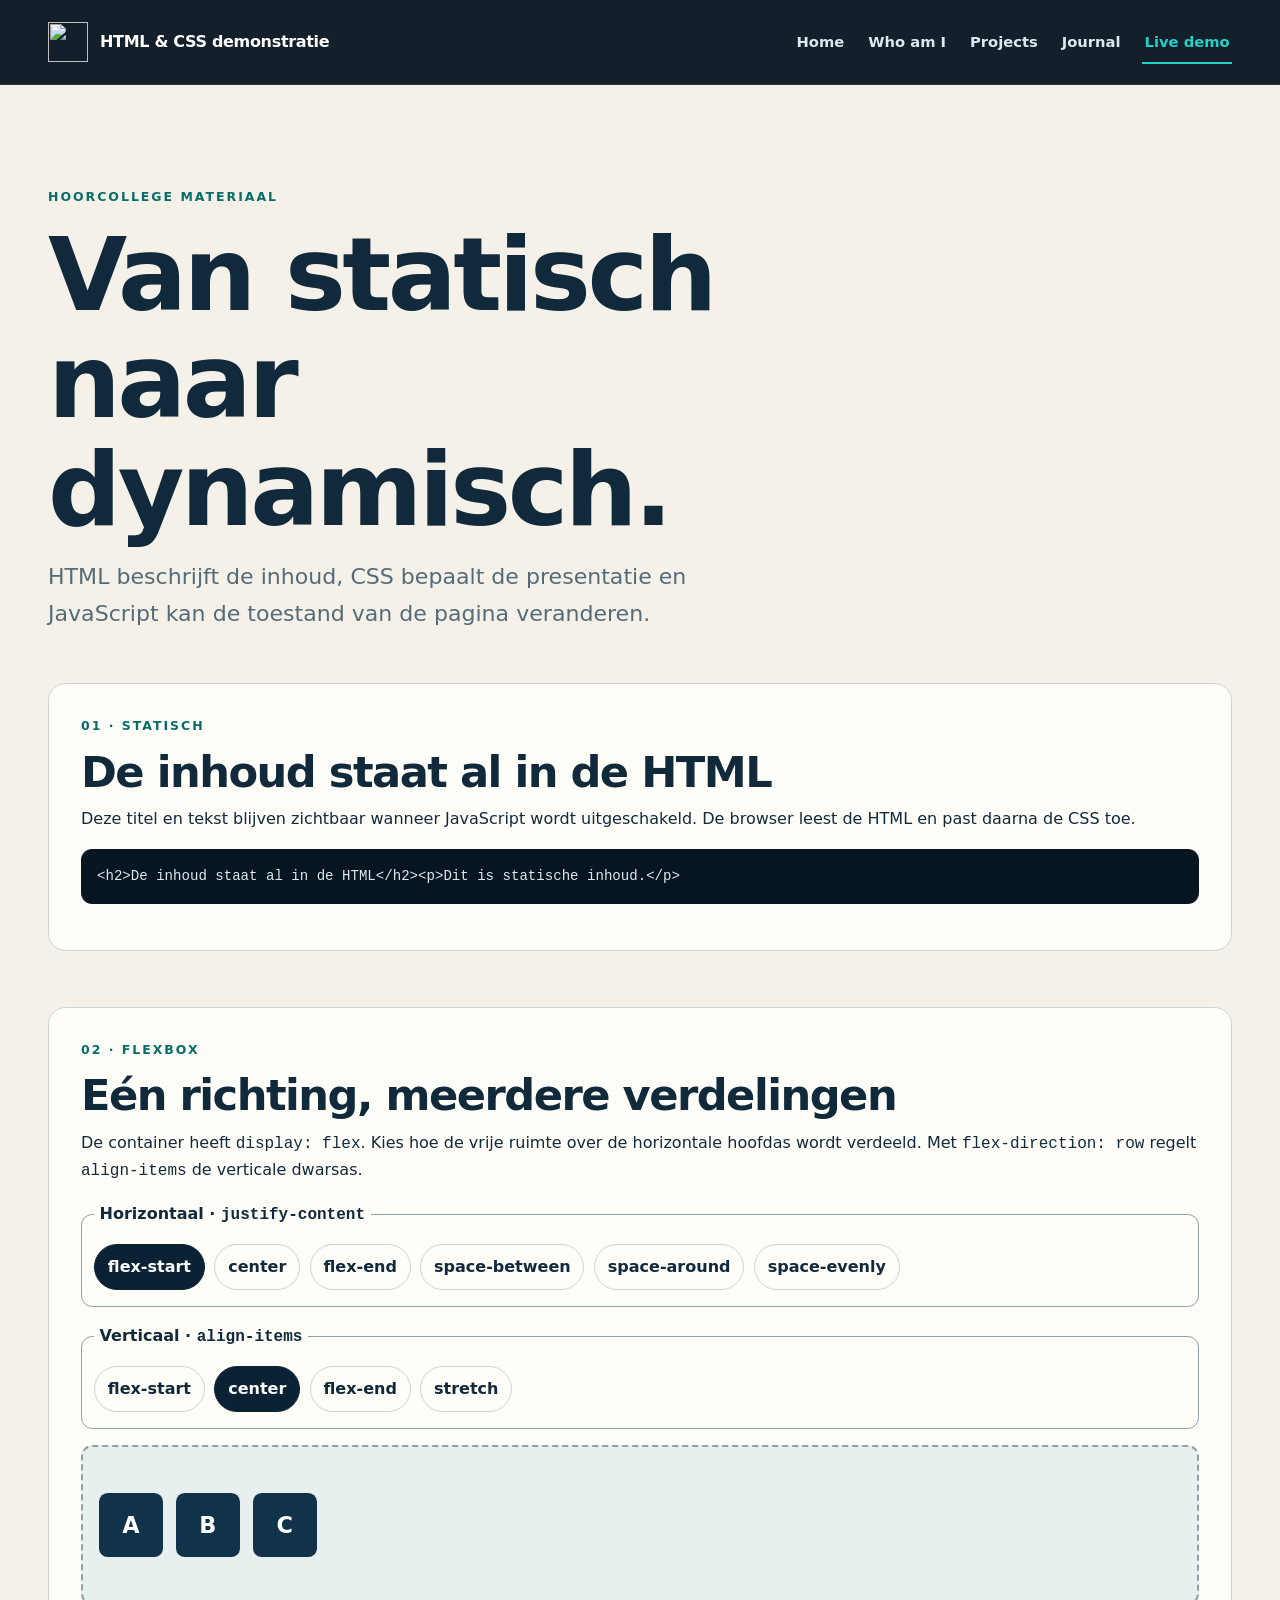
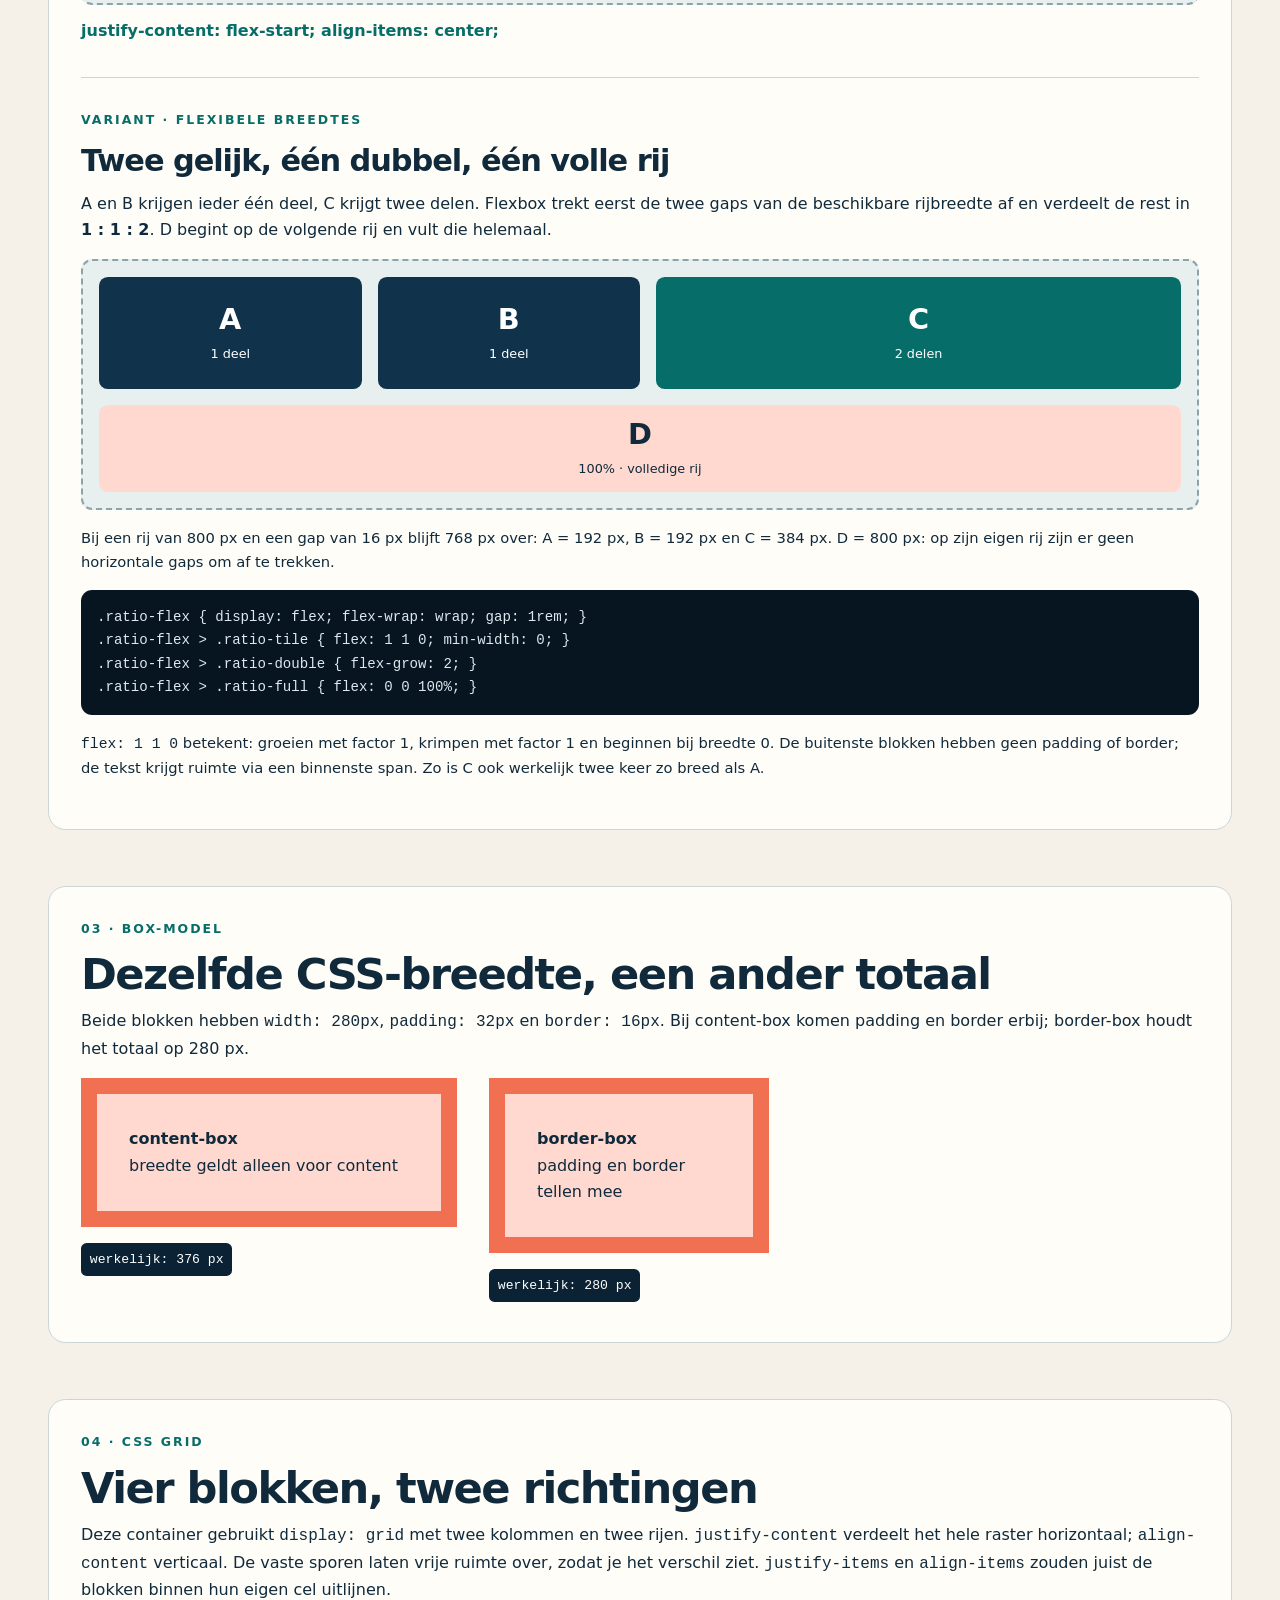
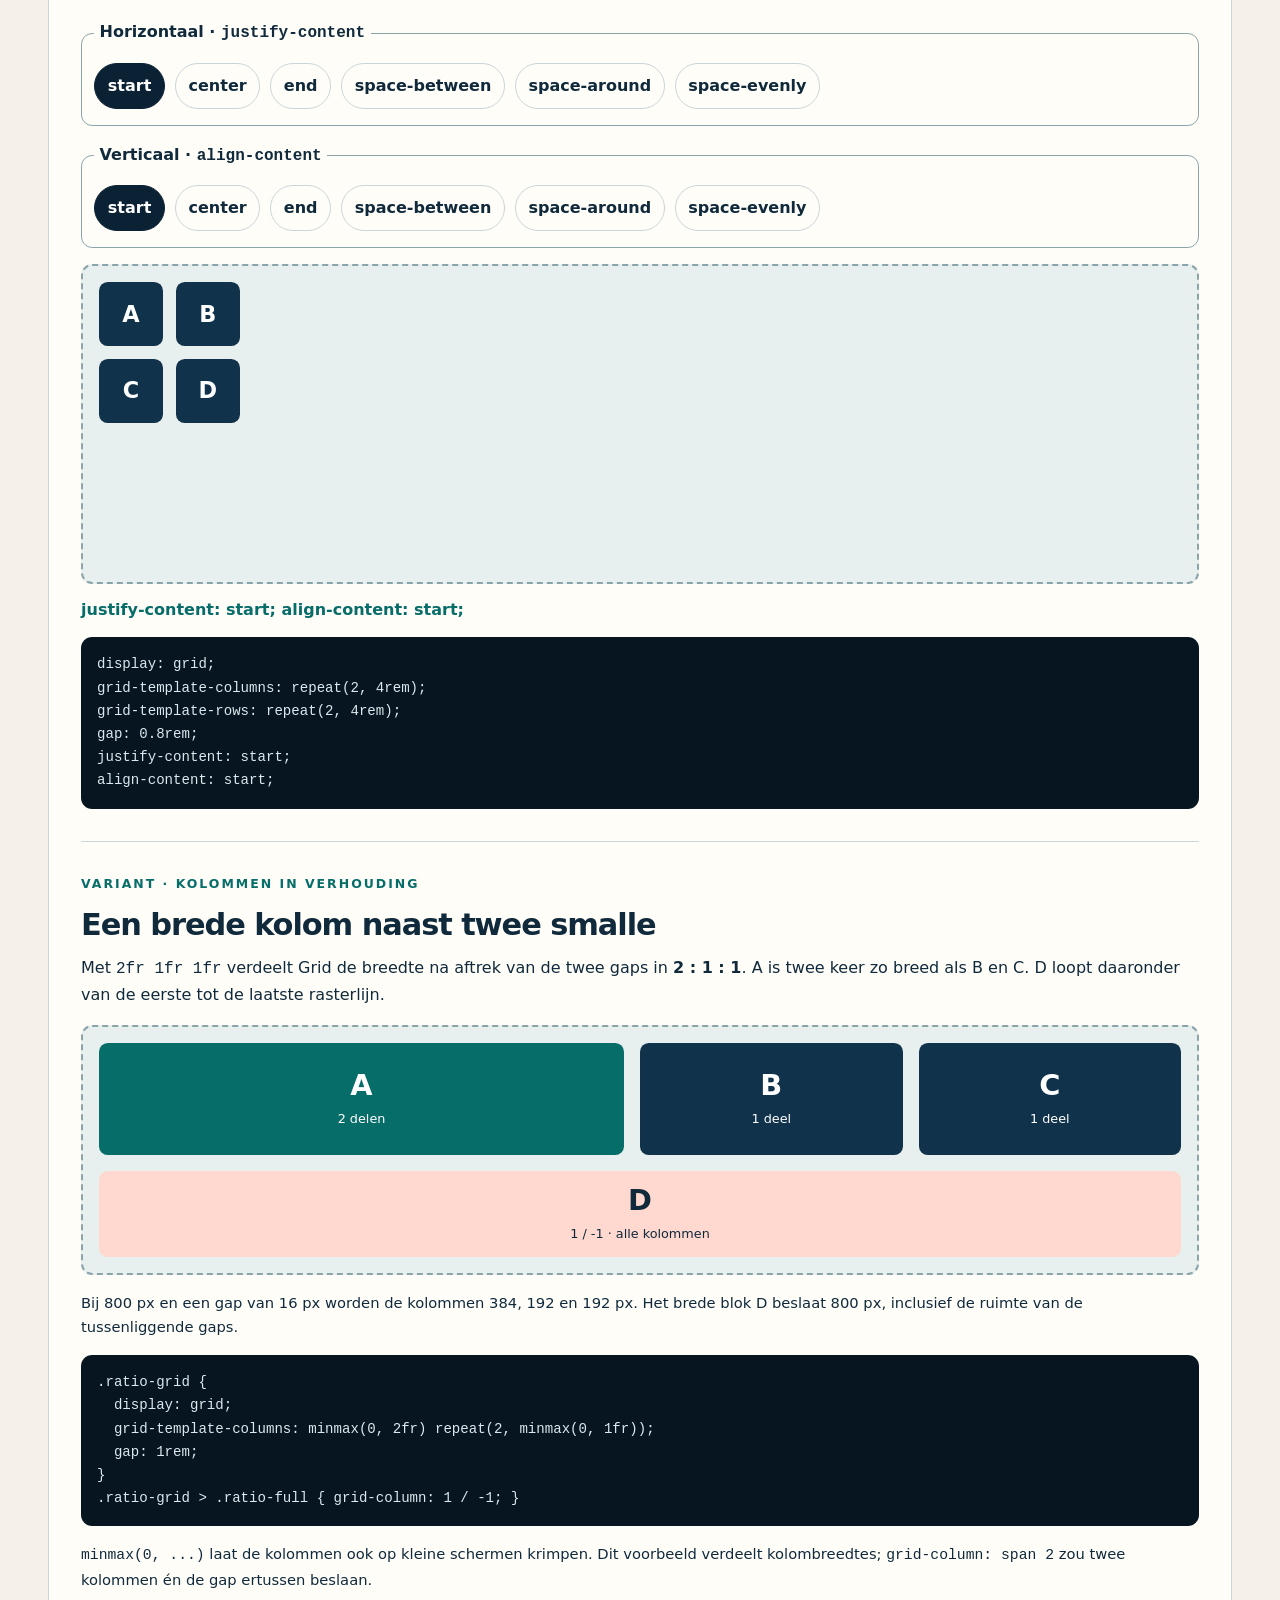
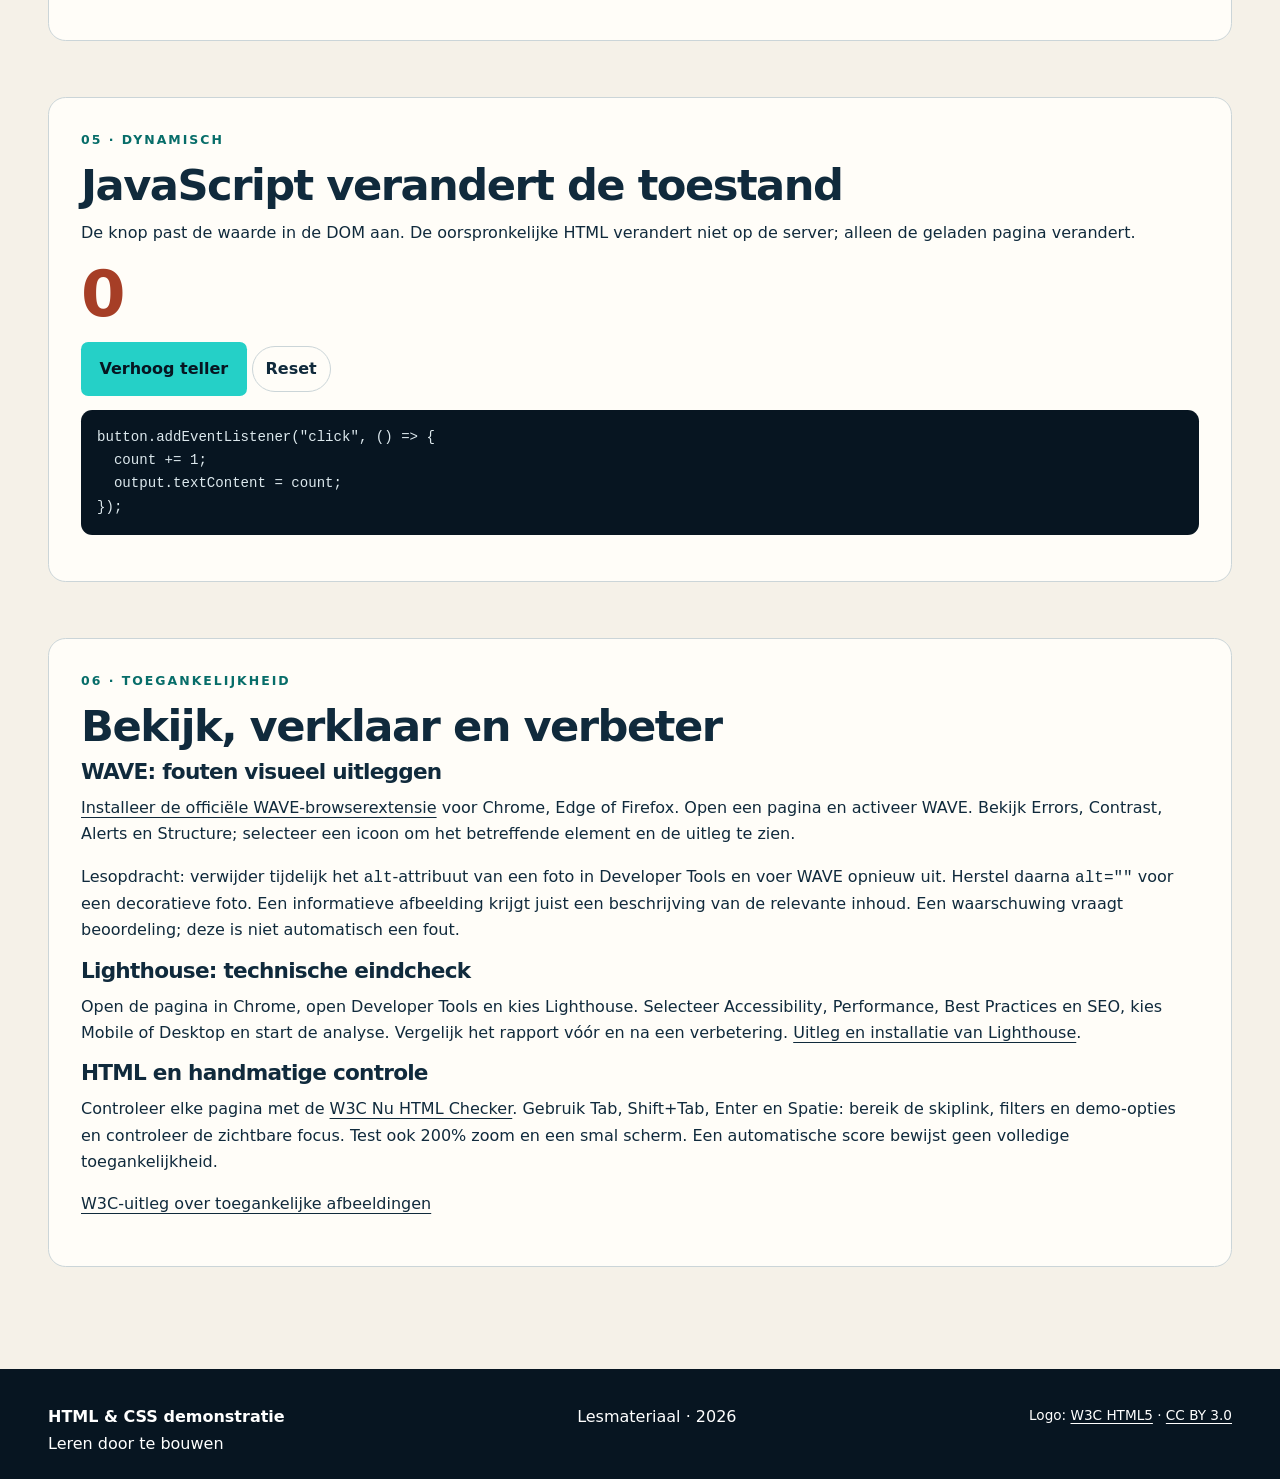
==== commit 84547af4: "Updates aan de files voor commentaar en extra opties en uitleg" ====
--- a/demo.html
+++ b/demo.html
@@ -1,35 +1,40 @@
 <!doctype html>
 <html lang="nl">
   <head>
-    <meta charset="utf-8" />
-    <meta name="viewport" content="width=device-width, initial-scale=1" />
+    <!-- UTF-8 ondersteunt accenten; viewport laat de layout aansluiten op het scherm. -->
+    <meta charset="utf-8">
+    <meta name="viewport" content="width=device-width, initial-scale=1">
     <meta
       name="description"
-      content="Interactieve lesdemo over statisch, dynamisch, Flexbox en het box-model."
-    />
-    <meta name="theme-color" content="#071521" />
-    <meta property="og:type" content="website" />
-    <meta property="og:title" content="Live demo | Campo Internet" />
+      content="Interactieve lesdemo over statisch, dynamisch, Flexbox, CSS Grid en toegankelijkheid.">
+    <meta name="theme-color" content="#071521">
+    <!-- Open Graph (property="og:...") bepaalt de linkpreview bij delen op sociale media. -->
+    <meta property="og:type" content="website">
+    <meta
+      property="og:title"
+      content="Live demo | HTML &amp; CSS demonstratie">
     <meta
       property="og:description"
-      content="Flexbox, border-box en JavaScript zichtbaar uitgelegd."
-    />
-    <meta
-      property="og:image"
-      content="https://campointernet.github.io/images/social-preview.png"
-    />
+      content="Flexbox, CSS Grid, border-box en toegankelijkheid zichtbaar uitgelegd.">
+    <meta property="og:image" content="https://picsum.photos/id/0/1200/630">
     <title>Live demo | HTML & CSS</title>
-    <link rel="icon" href="images/favicon.svg" type="image/svg+xml" />
-    <link rel="stylesheet" href="css/style.css" />
+    <link rel="icon" href="images/favicon.svg" type="image/svg+xml">
+    <link rel="stylesheet" href="css/style.css">
   </head>
   <body>
     <a class="skip-link" href="#hoofdinhoud">Ga naar de inhoud</a>
     <header class="site-header">
       <div class="container header-inner">
-        <a class="brand" href="index.html" aria-label="Campo Internet, home"
-          ><img src="images/logo.svg" alt="" width="40" height="40" /><span
-            >Campo Internet</span
-          ></a
+        <!-- Het externe HTML5-logo is decoratief naast de sitenaam: alt="" voorkomt dubbele voorlezing. Width en height reserveren ruimte. -->
+        <a
+          class="brand"
+          href="index.html"
+          aria-label="HTML &amp; CSS demonstratie, home"
+          ><img
+            src="https://www.w3.org/html/logo/downloads/HTML5_Badge_64.png"
+            alt=""
+            width="40"
+            height="40"><span>HTML &amp; CSS demonstratie</span></a
         >
         <nav aria-label="Hoofdnavigatie">
           <ul class="nav-list">
@@ -51,6 +56,12 @@
           kan de toestand van de pagina veranderen.
         </p>
       </header>
+      <noscript
+        ><p>
+          De voorbeelden blijven zichtbaar. Schakel JavaScript in om de
+          uitlijning en teller te bedienen.
+        </p></noscript
+      >
       <div class="demo-stack">
         <section class="demo-panel" aria-labelledby="statisch">
           <p class="eyebrow">01 · Statisch</p>
@@ -68,47 +79,159 @@
           <h2 id="flexbox">Eén richting, meerdere verdelingen</h2>
           <p>
             De container heeft <code>display: flex</code>. Kies hoe de vrije
-            ruimte over de hoofdas wordt verdeeld.
-          </p>
-          <div class="flex-controls">
-            <button
-              class="filter-button"
-              type="button"
-              data-justify="flex-start"
-              aria-pressed="true"
-            >
-              flex-start</button
-            ><button
-              class="filter-button"
-              type="button"
-              data-justify="center"
-              aria-pressed="false"
-            >
-              center</button
-            ><button
-              class="filter-button"
-              type="button"
-              data-justify="space-between"
-              aria-pressed="false"
-            >
-              space-between</button
-            ><button
-              class="filter-button"
-              type="button"
-              data-justify="space-around"
-              aria-pressed="false"
-            >
-              space-around
-            </button>
-          </div>
+            ruimte over de horizontale hoofdas wordt verdeeld. Met
+            <code>flex-direction: row</code> regelt <code>align-items</code> de
+            verticale dwarsas.
+          </p>
+          <!-- data-attributen bewaren de CSS-keuze voor JavaScript; aria-controls verwijst naar het bediende voorbeeld. -->
+          <!-- Twee onafhankelijke knopgroepen; aria-pressed maakt de selectie hoorbaar. -->
+          <fieldset class="layout-controls">
+            <legend>Horizontaal · <code>justify-content</code></legend>
+            <div class="flex-controls">
+              <button
+                class="filter-button"
+                type="button"
+                data-layout="flex"
+                data-property="justify-content"
+                data-value="flex-start"
+                aria-controls="flex-stage"
+                aria-pressed="true"
+              >
+                flex-start
+              </button>
+              <button
+                class="filter-button"
+                type="button"
+                data-layout="flex"
+                data-property="justify-content"
+                data-value="center"
+                aria-controls="flex-stage"
+                aria-pressed="false"
+              >
+                center
+              </button>
+              <button
+                class="filter-button"
+                type="button"
+                data-layout="flex"
+                data-property="justify-content"
+                data-value="flex-end"
+                aria-controls="flex-stage"
+                aria-pressed="false"
+              >
+                flex-end
+              </button>
+              <button
+                class="filter-button"
+                type="button"
+                data-layout="flex"
+                data-property="justify-content"
+                data-value="space-between"
+                aria-controls="flex-stage"
+                aria-pressed="false"
+              >
+                space-between
+              </button>
+              <button
+                class="filter-button"
+                type="button"
+                data-layout="flex"
+                data-property="justify-content"
+                data-value="space-around"
+                aria-controls="flex-stage"
+                aria-pressed="false"
+              >
+                space-around
+              </button>
+              <button
+                class="filter-button"
+                type="button"
+                data-layout="flex"
+                data-property="justify-content"
+                data-value="space-evenly"
+                aria-controls="flex-stage"
+                aria-pressed="false"
+              >
+                space-evenly
+              </button>
+            </div>
+          </fieldset>
+          <fieldset class="layout-controls">
+            <legend>Verticaal · <code>align-items</code></legend>
+            <div class="flex-controls">
+              <button
+                class="filter-button"
+                type="button"
+                data-layout="flex"
+                data-property="align-items"
+                data-value="flex-start"
+                aria-controls="flex-stage"
+                aria-pressed="false"
+              >
+                flex-start
+              </button>
+              <button
+                class="filter-button"
+                type="button"
+                data-layout="flex"
+                data-property="align-items"
+                data-value="center"
+                aria-controls="flex-stage"
+                aria-pressed="true"
+              >
+                center
+              </button>
+              <button
+                class="filter-button"
+                type="button"
+                data-layout="flex"
+                data-property="align-items"
+                data-value="flex-end"
+                aria-controls="flex-stage"
+                aria-pressed="false"
+              >
+                flex-end
+              </button>
+              <button
+                class="filter-button"
+                type="button"
+                data-layout="flex"
+                data-property="align-items"
+                data-value="stretch"
+                aria-controls="flex-stage"
+                aria-pressed="false"
+              >
+                stretch
+              </button>
+            </div>
+          </fieldset>
           <div class="flex-stage" id="flex-stage">
             <div class="flex-item">A</div>
             <div class="flex-item">B</div>
             <div class="flex-item">C</div>
           </div>
           <p class="status" id="flex-status" aria-live="polite">
-            justify-content: flex-start
-          </p>
+            justify-content: flex-start; align-items: center;
+          </p>
+
+          <!-- Deze aparte variant vult de rij; de uitlijnknoppen hierboven bedienen alleen A, B en C. -->
+          <section class="ratio-example" aria-labelledby="flex-ratio-title">
+            <p class="eyebrow">Variant · Flexibele breedtes</p>
+            <h3 id="flex-ratio-title">Twee gelijk, één dubbel, één volle rij</h3>
+            <p>A en B krijgen ieder één deel, C krijgt twee delen. Flexbox trekt eerst de twee gaps van de beschikbare rijbreedte af en verdeelt de rest in <strong>1 : 1 : 2</strong>. D begint op de volgende rij en vult die helemaal.</p>
+            <div class="ratio-flex ratio-stage">
+              <div class="ratio-tile"><span><strong>A</strong><small>1 deel</small></span></div>
+              <div class="ratio-tile"><span><strong>B</strong><small>1 deel</small></span></div>
+              <div class="ratio-tile ratio-double"><span><strong>C</strong><small>2 delen</small></span></div>
+              <div class="ratio-tile ratio-full"><span><strong>D</strong><small>100% · volledige rij</small></span></div>
+            </div>
+            <p class="ratio-note">Bij een rij van 800 px en een gap van 16 px blijft 768 px over: A = 192 px, B = 192 px en C = 384 px. D = 800 px: op zijn eigen rij zijn er geen horizontale gaps om af te trekken.</p>
+            <pre class="code-sample"><code>.ratio-flex { display: flex; flex-wrap: wrap; gap: 1rem; }
+.ratio-flex &gt; .ratio-tile { flex: 1 1 0; min-width: 0; }
+.ratio-flex &gt; .ratio-double { flex-grow: 2; }
+.ratio-flex &gt; .ratio-full { flex: 0 0 100%; }</code></pre>
+            <p class="ratio-note"><code>flex: 1 1 0</code> betekent: groeien met factor 1, krimpen met factor 1 en beginnen bij breedte 0. De buitenste blokken hebben geen padding of border; de tekst krijgt ruimte via een binnenste span. Zo is C ook werkelijk twee keer zo breed als A.</p>
+          </section>
         </section>
         <section class="demo-panel" aria-labelledby="boxmodel">
           <p class="eyebrow">03 · Box-model</p>
@@ -122,7 +245,7 @@
           <div class="box-row">
             <div>
               <div class="measure-box content-box-demo">
-                <strong>content-box</strong><br />breedte geldt alleen voor
+                <strong>content-box</strong><br>breedte geldt alleen voor
                 content
               </div>
               <span class="measure-label" id="content-measure"
@@ -131,7 +254,7 @@
             </div>
             <div>
               <div class="measure-box border-box-demo">
-                <strong>border-box</strong><br />padding en border tellen mee
+                <strong>border-box</strong><br>padding en border tellen mee
               </div>
               <span class="measure-label" id="border-measure"
                 >totaal meten…</span
@@ -139,8 +262,200 @@
             </div>
           </div>
         </section>
+        <!-- Grid verdeelt vier items over twee kolommen en twee rijen. content lijnt het hele raster uit. -->
+        <section class="demo-panel" aria-labelledby="grid">
+          <p class="eyebrow">04 · CSS Grid</p>
+          <h2 id="grid">Vier blokken, twee richtingen</h2>
+          <p>
+            Deze container gebruikt <code>display: grid</code> met twee kolommen
+            en twee rijen. <code>justify-content</code> verdeelt het hele raster
+            horizontaal; <code>align-content</code> verticaal. De vaste sporen
+            laten vrije ruimte over, zodat je het verschil ziet.
+            <code>justify-items</code> en <code>align-items</code> zouden juist
+            de blokken binnen hun eigen cel uitlijnen.
+          </p>
+          <fieldset class="layout-controls">
+            <legend>Horizontaal · <code>justify-content</code></legend>
+            <div class="flex-controls">
+              <button
+                class="filter-button"
+                type="button"
+                data-layout="grid"
+                data-property="justify-content"
+                data-value="start"
+                aria-controls="grid-stage"
+                aria-pressed="true"
+              >
+                start
+              </button>
+              <button
+                class="filter-button"
+                type="button"
+                data-layout="grid"
+                data-property="justify-content"
+                data-value="center"
+                aria-controls="grid-stage"
+                aria-pressed="false"
+              >
+                center
+              </button>
+              <button
+                class="filter-button"
+                type="button"
+                data-layout="grid"
+                data-property="justify-content"
+                data-value="end"
+                aria-controls="grid-stage"
+                aria-pressed="false"
+              >
+                end
+              </button>
+              <button
+                class="filter-button"
+                type="button"
+                data-layout="grid"
+                data-property="justify-content"
+                data-value="space-between"
+                aria-controls="grid-stage"
+                aria-pressed="false"
+              >
+                space-between
+              </button>
+              <button
+                class="filter-button"
+                type="button"
+                data-layout="grid"
+                data-property="justify-content"
+                data-value="space-around"
+                aria-controls="grid-stage"
+                aria-pressed="false"
+              >
+                space-around
+              </button>
+              <button
+                class="filter-button"
+                type="button"
+                data-layout="grid"
+                data-property="justify-content"
+                data-value="space-evenly"
+                aria-controls="grid-stage"
+                aria-pressed="false"
+              >
+                space-evenly
+              </button>
+            </div>
+          </fieldset>
+          <fieldset class="layout-controls">
+            <legend>Verticaal · <code>align-content</code></legend>
+            <div class="flex-controls">
+              <button
+                class="filter-button"
+                type="button"
+                data-layout="grid"
+                data-property="align-content"
+                data-value="start"
+                aria-controls="grid-stage"
+                aria-pressed="true"
+              >
+                start
+              </button>
+              <button
+                class="filter-button"
+                type="button"
+                data-layout="grid"
+                data-property="align-content"
+                data-value="center"
+                aria-controls="grid-stage"
+                aria-pressed="false"
+              >
+                center
+              </button>
+              <button
+                class="filter-button"
+                type="button"
+                data-layout="grid"
+                data-property="align-content"
+                data-value="end"
+                aria-controls="grid-stage"
+                aria-pressed="false"
+              >
+                end
+              </button>
+              <button
+                class="filter-button"
+                type="button"
+                data-layout="grid"
+                data-property="align-content"
+                data-value="space-between"
+                aria-controls="grid-stage"
+                aria-pressed="false"
+              >
+                space-between
+              </button>
+              <button
+                class="filter-button"
+                type="button"
+                data-layout="grid"
+                data-property="align-content"
+                data-value="space-around"
+                aria-controls="grid-stage"
+                aria-pressed="false"
+              >
+                space-around
+              </button>
+              <button
+                class="filter-button"
+                type="button"
+                data-layout="grid"
+                data-property="align-content"
+                data-value="space-evenly"
+                aria-controls="grid-stage"
+                aria-pressed="false"
+              >
+                space-evenly
+              </button>
+            </div>
+          </fieldset>
+          <div class="grid-stage" id="grid-stage">
+            <div class="grid-item">A</div>
+            <div class="grid-item">B</div>
+            <div class="grid-item">C</div>
+            <div class="grid-item">D</div>
+          </div>
+          <!-- aria-live meldt gewijzigde CSS zonder de toetsenbordfocus te verplaatsen. -->
+          <p class="status" id="grid-status" aria-live="polite">
+            justify-content: start; align-content: start;
+          </p>
+          <pre class="code-sample"><code>display: grid;
+grid-template-columns: repeat(2, 4rem);
+grid-template-rows: repeat(2, 4rem);
+gap: 0.8rem;
+justify-content: start;
+align-content: start;</code></pre>
+
+          <!-- fr verdeelt de resterende breedte na aftrek van gap; -1 verwijst naar de laatste rasterlijn. -->
+          <section class="ratio-example" aria-labelledby="grid-ratio-title">
+            <p class="eyebrow">Variant · Kolommen in verhouding</p>
+            <h3 id="grid-ratio-title">Een brede kolom naast twee smalle</h3>
+            <p>Met <code>2fr 1fr 1fr</code> verdeelt Grid de breedte na aftrek van de twee gaps in <strong>2 : 1 : 1</strong>. A is twee keer zo breed als B en C. D loopt daaronder van de eerste tot de laatste rasterlijn.</p>
+            <div class="ratio-grid ratio-stage">
+              <div class="ratio-tile ratio-double"><span><strong>A</strong><small>2 delen</small></span></div>
+              <div class="ratio-tile"><span><strong>B</strong><small>1 deel</small></span></div>
+              <div class="ratio-tile"><span><strong>C</strong><small>1 deel</small></span></div>
+              <div class="ratio-tile ratio-full"><span><strong>D</strong><small>1 / -1 · alle kolommen</small></span></div>
+            </div>
+            <p class="ratio-note">Bij 800 px en een gap van 16 px worden de kolommen 384, 192 en 192 px. Het brede blok D beslaat 800 px, inclusief de ruimte van de tussenliggende gaps.</p>
+            <pre class="code-sample"><code>.ratio-grid {
+  display: grid;
+  grid-template-columns: minmax(0, 2fr) repeat(2, minmax(0, 1fr));
+  gap: 1rem;
+}
+.ratio-grid &gt; .ratio-full { grid-column: 1 / -1; }</code></pre>
+            <p class="ratio-note"><code>minmax(0, ...)</code> laat de kolommen ook op kleine schermen krimpen. Dit voorbeeld verdeelt kolombreedtes; <code>grid-column: span 2</code> zou twee kolommen én de gap ertussen beslaan.</p>
+          </section>
+        </section>
         <section class="demo-panel" aria-labelledby="dynamisch">
-          <p class="eyebrow">04 · Dynamisch</p>
+          <p class="eyebrow">05 · Dynamisch</p>
           <h2 id="dynamisch">JavaScript verandert de toestand</h2>
           <p>
             De knop past de waarde in de DOM aan. De oorspronkelijke HTML
@@ -160,14 +475,67 @@
   output.textContent = count;
 });</code></pre>
         </section>
+        <!-- Automatische tools ondersteunen de controle; handmatig toetsenbordtesten blijft nodig. -->
+        <section class="demo-panel" aria-labelledby="accessibility">
+          <p class="eyebrow">06 · Toegankelijkheid</p>
+          <h2 id="accessibility">Bekijk, verklaar en verbeter</h2>
+          <h3>WAVE: fouten visueel uitleggen</h3>
+          <p>
+            <a href="https://wave.webaim.org/extension/"
+              >Installeer de officiële WAVE-browserextensie</a
+            >
+            voor Chrome, Edge of Firefox. Open een pagina en activeer WAVE.
+            Bekijk Errors, Contrast, Alerts en Structure; selecteer een icoon om
+            het betreffende element en de uitleg te zien.
+          </p>
+          <p>
+            Lesopdracht: verwijder tijdelijk het <code>alt</code>-attribuut van
+            een foto in Developer Tools en voer WAVE opnieuw uit. Herstel daarna
+            <code>alt=""</code> voor een decoratieve foto. Een informatieve
+            afbeelding krijgt juist een beschrijving van de relevante inhoud.
+            Een waarschuwing vraagt beoordeling; deze is niet automatisch een
+            fout.
+          </p>
+          <h3>Lighthouse: technische eindcheck</h3>
+          <p>
+            Open de pagina in Chrome, open Developer Tools en kies Lighthouse.
+            Selecteer Accessibility, Performance, Best Practices en SEO, kies
+            Mobile of Desktop en start de analyse. Vergelijk het rapport vóór en
+            na een verbetering.
+            <a href="https://developer.chrome.com/docs/lighthouse/overview"
+              >Uitleg en installatie van Lighthouse</a
+            >.
+          </p>
+          <h3>HTML en handmatige controle</h3>
+          <p>
+            Controleer elke pagina met de
+            <a href="https://validator.w3.org/nu/">W3C Nu HTML Checker</a>.
+            Gebruik Tab, Shift+Tab, Enter en Spatie: bereik de skiplink, filters
+            en demo-opties en controleer de zichtbare focus. Test ook 200% zoom
+            en een smal scherm. Een automatische score bewijst geen volledige
+            toegankelijkheid.
+          </p>
+          <p>
+            <a href="https://www.w3.org/WAI/tutorials/images/"
+              >W3C-uitleg over toegankelijke afbeeldingen</a
+            >
+          </p>
+        </section>
       </div>
     </main>
     <footer class="site-footer">
       <div class="container footer-inner">
-        <p><strong>Campo Internet</strong><br />Company and Projects</p>
-        <p>Den Haag · <span data-current-year>2026</span></p>
+        <p>
+          <strong>HTML &amp; CSS demonstratie</strong><br>Leren door te bouwen
+        </p>
+        <p>Lesmateriaal · <span data-current-year>2026</span></p>
+        <p class="image-credit">
+          Logo: <a href="https://www.w3.org/html/logo/">W3C HTML5</a> ·
+          <a href="https://creativecommons.org/licenses/by/3.0/">CC BY 3.0</a>
+        </p>
       </div>
     </footer>
+    <!-- defer voert de gedeelde interacties uit nadat de HTML is ingelezen. -->
     <script src="js/site.js" defer></script>
   </body>
 </html>
--- a/css/style.css
+++ b/css/style.css
@@ -1,3 +1,4 @@
+/* CSS-variabelen staan centraal op het html-element; var(--naam) gebruikt zo’n waarde. */
 :root {
   --navy-950: #071521;
   --navy-900: #0b2234;
@@ -7,7 +8,7 @@
   --ink: #102a3c;
   --muted: #546b79;
   --cyan: #25d0c7;
-  --cyan-dark: #087f7a;
+  --cyan-dark: #076d69;
   --coral: #f27052;
   --line: #cbd5d8;
   --white: #ffffff;
@@ -28,6 +29,7 @@
   margin: 0;
   color: var(--ink);
   background: var(--paper);
+  /* De browser kiest het eerste beschikbare lettertype uit deze lijst. */
   font-family:
     Inter,
     ui-sans-serif,
@@ -36,7 +38,9 @@
     BlinkMacSystemFont,
     "Segoe UI",
     sans-serif;
+  /* rem is relatief aan de lettergrootte van html; 1rem is meestal 16px. */
   font-size: 1rem;
+  /* Zonder eenheid: de regelhoogte is 1,65 keer de eigen lettergrootte. */
   line-height: 1.65;
 }
 img {
@@ -51,6 +55,7 @@
 a:hover {
   text-decoration-thickness: 0.14em;
 }
+/* Toont een duidelijke focusrand wanneer de browser dat nodig vindt, bijvoorbeeld bij Tab. */
 a:focus-visible,
 button:focus-visible {
   outline: 3px solid var(--coral);
@@ -64,11 +69,13 @@
   letter-spacing: -0.035em;
 }
 h1 {
+  /* ch is de breedte van het teken 0 in dit lettertype; dit begrenst de kopbreedte. */
   max-width: 13ch;
+  /* clamp(min, voorkeur, max): 8% van de vensterbreedte, begrensd tussen 3rem en 6.7rem. */
   font-size: clamp(3rem, 8vw, 6.7rem);
 }
 h2 {
-  font-size: clamp(2rem, 4vw, 3.5rem);
+  /* Schaalt met 4vw, maar blijft tussen 2rem en 3.5rem. */  font-size: clamp(2rem, 4vw, 3.5rem);
 }
 h3 {
   font-size: 1.35rem;
@@ -80,7 +87,9 @@
   font: inherit;
 }
 .container {
+  /* calc trekt ruimte voor de zijkanten af; min kiest de kleinste van deze breedte en de maximale breedte. */
   width: min(calc(100% - 2rem), var(--max-width));
+  /* In deze horizontale schrijfrichting centreren automatische linker- en rechtermarges de container. */
   margin-inline: auto;
 }
 .skip-link {
@@ -97,12 +106,16 @@
   top: 1rem;
 }
 .site-header {
+  /* Blijft vanaf top: 0 aan de bovenkant kleven tijdens scrollen, binnen de oudercontainer. */
   position: sticky;
   top: 0;
+  /* Bepaalt de stapelvolgorde binnen de stapelcontext; hoger ligt vóór lager. */
   z-index: 20;
   color: var(--white);
+  /* rgba bevat rood, groen, blauw en dekking: 0.95 betekent 95% ondoorzichtig. */
   background: rgba(7, 21, 33, 0.95);
   border-bottom: 1px solid rgba(255, 255, 255, 0.12);
+  /* Vervaagt wat achter de deels transparante header zichtbaar is. */
   backdrop-filter: blur(12px);
 }
 .header-inner {
@@ -126,6 +139,7 @@
 }
 .nav-list {
   display: flex;
+  /* Blokken mogen naar een volgende rij als ze niet op één rij passen. */
   flex-wrap: wrap;
   gap: 0.25rem 1.2rem;
   margin: 0;
@@ -144,6 +158,7 @@
 .nav-list a:hover {
   color: var(--white);
 }
+/* De attribuutselector selecteert alleen de link naar de huidige pagina. */
 .nav-list a[aria-current="page"] {
   color: var(--cyan);
   border-bottom-color: var(--cyan);
@@ -158,6 +173,7 @@
   gap: 3rem;
   align-items: center;
   min-height: 45rem;
+  /* Boven- en onderruimte groeit met de vensterbreedte, tussen 4rem en 8rem. */
   padding-block: clamp(4rem, 10vw, 8rem);
 }
 .hero-copy {
@@ -170,7 +186,7 @@
 .lead {
   max-width: 47rem;
   color: var(--muted);
-  font-size: clamp(1.12rem, 2vw, 1.38rem);
+  /* Schaalt met 2vw, maar blijft tussen 1.12rem en 1.38rem. */  font-size: clamp(1.12rem, 2vw, 1.38rem);
 }
 .hero-shell .lead {
   color: #b9ccd4;
@@ -223,11 +239,13 @@
   min-height: 28rem;
 }
 .orbit {
+  /* Plaatst het element buiten de normale stroom, hier ten opzichte van een gepositioneerde ouder. */
   position: absolute;
   border: 1px solid rgba(37, 208, 199, 0.35);
   border-radius: 50%;
 }
 .orbit-one {
+  /* Verkorting voor afstanden boven, rechts, onder en links, in die volgorde. */
   inset: 0 4rem 2rem 0;
 }
 .orbit-two {
@@ -250,6 +268,7 @@
 .hero-card-one {
   top: 1rem;
   right: 0;
+  /* Draait de kaart visueel 3 graden; de oorspronkelijke layoutruimte blijft gelijk. */
   transform: rotate(3deg);
 }
 .hero-card-two {
@@ -265,8 +284,9 @@
   font-size: 0.85rem;
 }
 .section {
-  padding-block: clamp(4rem, 8vw, 7rem);
-}
+  /* Schaalt met 8vw, maar blijft tussen 4rem en 7rem. */  padding-block: clamp(4rem, 8vw, 7rem);
+}
+/* Het plusteken selecteert een section die direct na een andere section staat. */
 .section + .section {
   border-top: 1px solid var(--line);
 }
@@ -322,7 +342,8 @@
   border-radius: 99rem;
 }
 .page-main {
-  padding-block: clamp(3.5rem, 8vw, 7rem);
+  /* Schaalt met 8vw, maar blijft tussen 3.5rem en 7rem. */  padding-block: clamp(3.5rem, 8vw, 7rem);
+  /* vh is 1% van de viewporthoogte; dit geeft de inhoud minstens 65% van die hoogte. */
   min-height: 65vh;
 }
 .page-intro {
@@ -371,6 +392,7 @@
 .project-visual {
   display: grid;
   min-height: 14rem;
+  /* In Grid: verkorting voor align-items en justify-items; centreert de inhoud op beide assen. */
   place-items: center;
   color: var(--white);
   font-size: 3rem;
@@ -425,6 +447,7 @@
   font-weight: 750;
   cursor: pointer;
 }
+/* De actieve knop krijgt deze stijl; JavaScript werkt aria-pressed bij. */
 .filter-button[aria-pressed="true"] {
   color: var(--white);
   background: var(--navy-900);
@@ -444,7 +467,7 @@
 }
 .journal-item h2 {
   margin-bottom: 0.6rem;
-  font-size: clamp(1.45rem, 3vw, 2.2rem);
+  /* Schaalt met 3vw, maar blijft tussen 1.45rem en 2.2rem. */  font-size: clamp(1.45rem, 3vw, 2.2rem);
 }
 .journal-item h2 a {
   text-decoration: none;
@@ -458,13 +481,13 @@
   gap: 3.5rem;
 }
 .demo-panel {
-  padding: clamp(1.2rem, 3vw, 2rem);
+  /* Schaalt met 3vw, maar blijft tussen 1.2rem en 2rem. */  padding: clamp(1.2rem, 3vw, 2rem);
   background: var(--paper-strong);
   border: 1px solid var(--line);
   border-radius: var(--radius);
 }
 .demo-panel h2 {
-  font-size: clamp(1.8rem, 4vw, 2.7rem);
+  /* Schaalt met 4vw, maar blijft tussen 1.8rem en 2.7rem. */  font-size: clamp(1.8rem, 4vw, 2.7rem);
 }
 .flex-controls {
   display: flex;
@@ -488,7 +511,7 @@
   width: 5rem;
   min-height: 5rem;
   place-items: center;
-  align-self: center;
+  /* De container regelt de verticale uitlijning via align-items. */
   color: var(--white);
   background: var(--navy-800);
   border-radius: 0.55rem;
@@ -537,6 +560,7 @@
   line-height: 1;
 }
 .code-sample {
+  /* Toont een horizontale scrollbar als de inhoud breder is dan dit element. */
   overflow-x: auto;
   padding: 1rem;
   color: #dce8ed;
@@ -544,6 +568,7 @@
   border-radius: 0.7rem;
   font-family: ui-monospace, SFMono-Regular, Menlo, monospace;
   font-size: 0.88rem;
+  /* Bewaart spaties en regeleinden, zodat code zijn inspringing behoudt. */
   white-space: pre;
 }
 .site-footer {
@@ -560,6 +585,7 @@
 .footer-inner p {
   margin: 0;
 }
+/* Deze regels gelden vanaf 48rem vensterbreedte; bij een standaardbasis van 16px is dat 768px. */
 @media (min-width: 48rem) {
   .hero {
     grid-template-columns: 1.25fr 0.75fr;
@@ -570,6 +596,7 @@
   }
   .card-grid,
   .project-grid {
+    /* repeat maakt drie gelijke kolommen; fr verdeelt de beschikbare ruimte na aftrek van gaps. */
     grid-template-columns: repeat(3, 1fr);
   }
   .profile-layout {
@@ -580,6 +607,7 @@
     grid-template-columns: 10rem 1fr;
   }
 }
+/* Op smallere schermen staan onder andere de navigatie en de sitenaam onder elkaar. */
 @media (max-width: 52rem) {
   .header-inner {
     align-items: flex-start;
@@ -599,6 +627,7 @@
     gap: 0.15rem 0.8rem;
   }
 }
+/* Respecteert de systeemvoorkeur voor minder beweging door animatie-effecten te beperken. */
 @media (prefers-reduced-motion: reduce) {
   html {
     scroll-behavior: auto;
@@ -606,6 +635,181 @@
   *,
   *::before,
   *::after {
+    /* Een bijna onmiddellijke overgang; !important geeft dit voorrang op gewone overgangsregels. */
     transition-duration: 0.01ms !important;
   }
 }
+
+/* CSS Grid-demo: vaste sporen laten ruimte voor uitlijning op beide assen. */
+.grid-stage {
+  display: grid;
+  /* Twee kolommen van elk 4rem; de vrije ruimte ernaast maakt uitlijning zichtbaar. */
+  grid-template-columns: repeat(2, 4rem);
+  grid-template-rows: repeat(2, 4rem);
+  justify-content: start;
+  align-content: start;
+  gap: 0.8rem;
+  height: 20rem;
+  padding: 1rem;
+  background: #e7efef;
+  border: 2px dashed #8aa4aa;
+  border-radius: 0.7rem;
+}
+.grid-item {
+  display: grid;
+  place-items: center;
+  background: var(--navy-800);
+  color: white;
+  border-radius: 0.55rem;
+  font-size: 1.4rem;
+  font-weight: 900;
+}
+/* Fieldset en legend geven elke richting een toegankelijke groepsnaam. */
+.layout-controls {
+  min-width: 0;
+  margin: 1rem 0;
+  padding: 0.75rem;
+  border: 1px solid #8aa4aa;
+  border-radius: 0.7rem;
+}
+.layout-controls legend {
+  padding-inline: 0.35rem;
+  font-weight: 750;
+}
+.layout-controls .flex-controls {
+  margin: 0.25rem 0;
+}
+.flex-stage {
+  align-items: center;
+}
+.flex-item {
+  width: 4rem;
+  min-height: 4rem;
+}
+/* De bronverhouding blijft 16:9; object-fit vult de kaart zonder vervorming. */
+img.project-visual {
+  width: 100%;
+  height: auto;
+  min-height: 0;
+  /* Houdt de verhouding breedte:hoogte op 16:9. */
+  aspect-ratio: 16 / 9;
+  /* Vult het afbeeldingsvak zonder vervorming; zo nodig worden de randen afgesneden. */
+  object-fit: cover;
+}
+.image-credit {
+  margin-top: 1rem;
+  font-size: 0.85rem;
+}
+/* Donkerder tekst geeft voldoende contrast op de lichte en koraalrode vlakken. */
+.card-number,
+.dynamic-number {
+  color: #a63e26;
+}
+.hero-card .eyebrow {
+  color: var(--ink);
+}
+.project-content h2 {
+  /* Schaalt met 3vw, maar blijft tussen 1.6rem en 2.3rem. */  font-size: clamp(1.6rem, 3vw, 2.3rem);
+  /* Breekt zo nodig ook lange woorden of code af om buiten het scherm lopen te voorkomen. */
+  overflow-wrap: anywhere;
+}
+/* De meetdemo behoudt echte pixelbreedtes en scrollt lokaal op smalle schermen. */
+.demo-stack,
+.demo-panel,
+.profile-layout > *,
+.card-grid > * {
+  min-width: 0;
+}
+.box-row {
+  overflow-x: auto;
+  padding-bottom: 0.5rem;
+}
+.status {
+  overflow-wrap: anywhere;
+}
+:target {
+  /* Laat bij scrollen naar een anker extra ruimte boven het doel vrij voor de vaste header. */
+  scroll-margin-top: 7rem;
+}
+
+/* Breedtevarianten staan los van de bestaande interactieve uitlijndemo's. */
+.ratio-example {
+  margin-top: 2rem;
+  padding-top: 2rem;
+  border-top: 1px solid var(--line);
+}
+.ratio-example h3 {
+  /* Schaalt met 3vw, maar blijft tussen 1.35rem en 1.9rem. */  font-size: clamp(1.35rem, 3vw, 1.9rem);
+  line-height: 1.2;
+}
+.ratio-stage {
+  gap: 1rem;
+  padding: 1rem;
+  background: #e7efef;
+  border: 2px dashed #8aa4aa;
+  border-radius: 0.7rem;
+}
+.ratio-flex {
+  display: flex;
+  flex-wrap: wrap;
+}
+/* Zonder padding/border op de flex-items blijft de buitenbreedte exact 1:1:2. */
+.ratio-flex > .ratio-tile {
+  /* Volgorde: groeien, krimpen, basisbreedte; vanaf nul verdeelt flex-grow de beschikbare ruimte. */
+  flex: 1 1 0;
+  min-width: 0;
+}
+.ratio-flex > .ratio-double {
+  /* Krijgt twee delen van de vrije ruimte, tegenover één deel voor de andere blokken. */
+  flex-grow: 2;
+}
+.ratio-flex > .ratio-full {
+  /* Niet groeien of krimpen; 100% basisbreedte dwingt dit blok met wrap naar een volle rij. */
+  flex: 0 0 100%;
+}
+/* Grid rekent de gaps zelf af voordat het de resterende ruimte in fr verdeelt. */
+.ratio-grid {
+  display: grid;
+  /* Verhouding 2:1:1; minimum 0 voorkomt dat lange inhoud de kolommen onbedoeld verbreedt. */
+  grid-template-columns: minmax(0, 2fr) repeat(2, minmax(0, 1fr));
+}
+.ratio-grid > .ratio-full {
+  /* Van rasterlijn 1 tot de laatste lijn (-1): dit blok beslaat alle kolommen. */
+  grid-column: 1 / -1;
+}
+.ratio-tile {
+  display: grid;
+  min-height: 7rem;
+  place-items: center;
+  color: var(--white);
+  background: var(--navy-800);
+  border-radius: 0.55rem;
+  text-align: center;
+}
+.ratio-tile > span {
+  padding: 0.75rem 0.25rem;
+  min-width: 0;
+  overflow-wrap: anywhere;
+}
+.ratio-tile strong {
+  display: block;
+  font-size: 1.8rem;
+  line-height: 1.2;
+}
+.ratio-tile small {
+  display: block;
+  margin-top: 0.4rem;
+  font-size: 0.8rem;
+}
+.ratio-tile.ratio-double {
+  background: #076d69;
+}
+.ratio-tile.ratio-full {
+  min-height: 5rem;
+  color: var(--ink);
+  background: #ffd8cf;
+}
+.ratio-note {
+  margin-top: 1rem;
+  font-size: 0.92rem;
+}
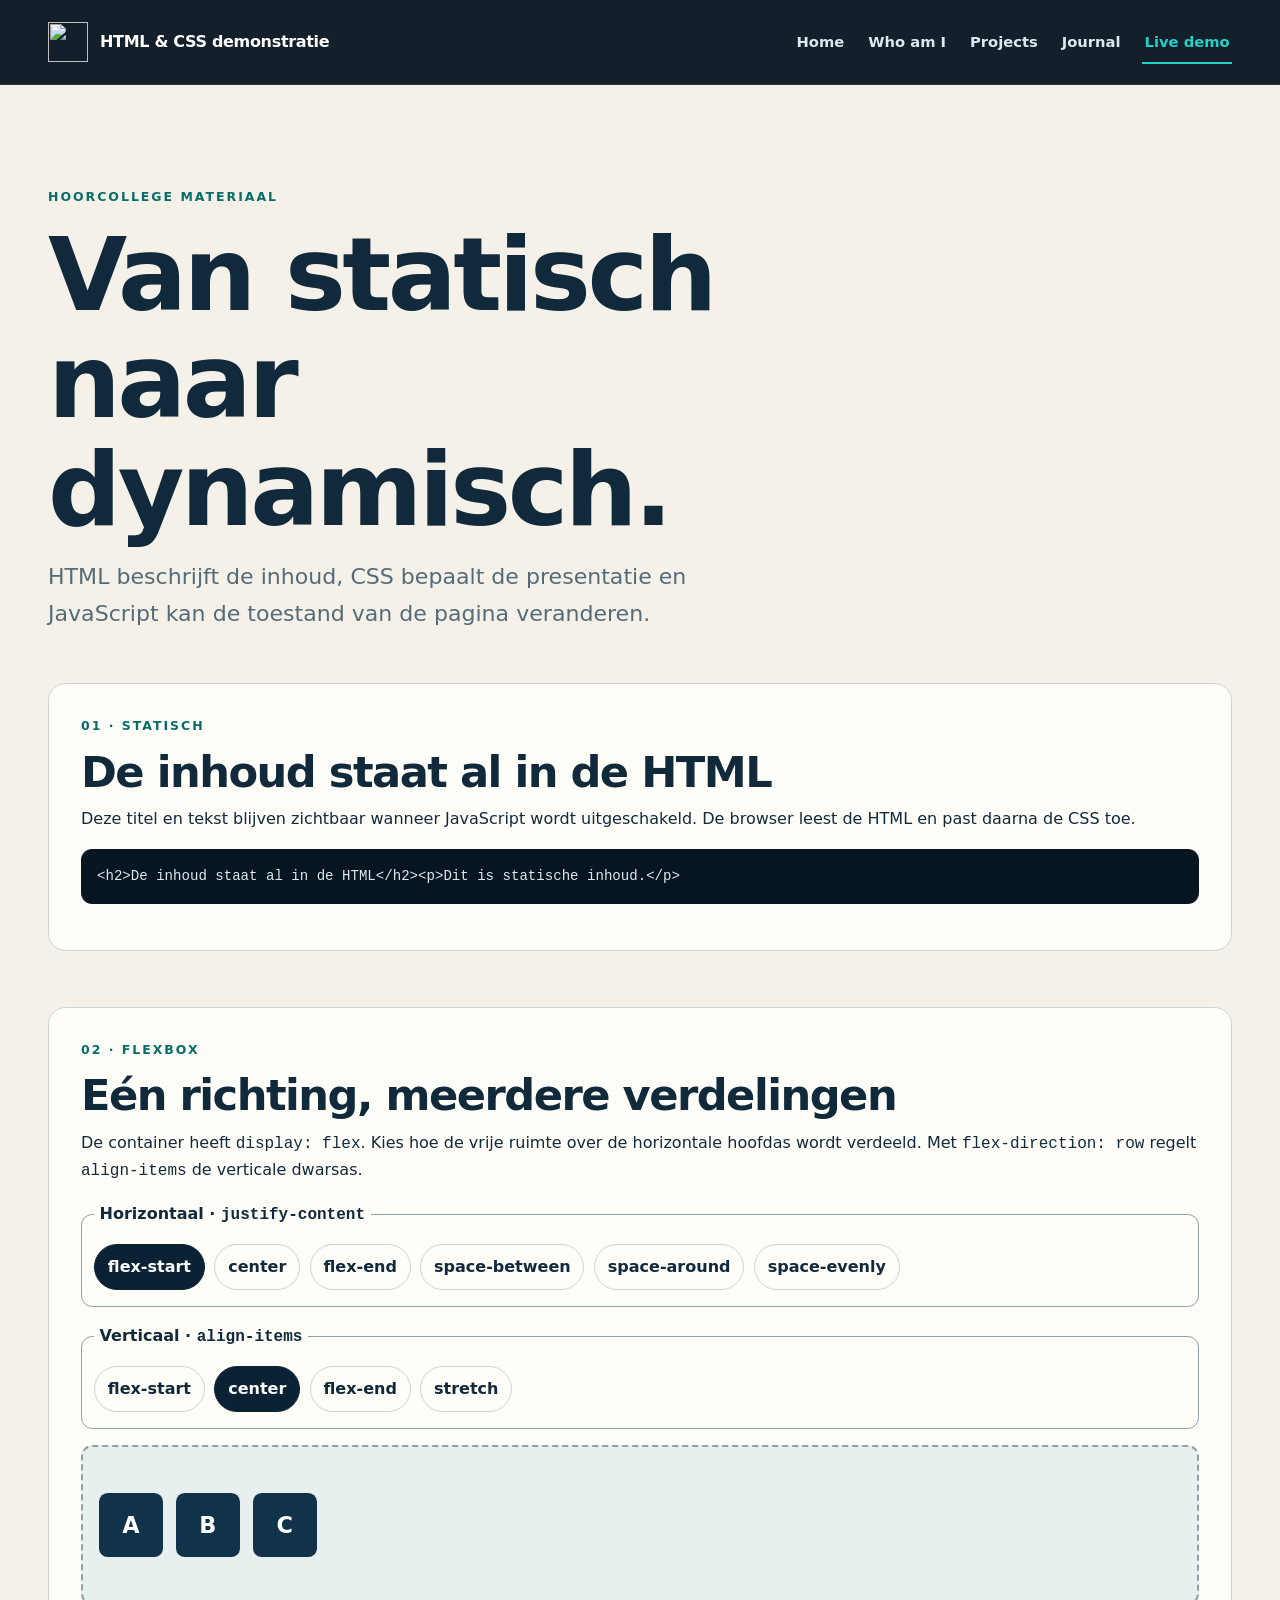
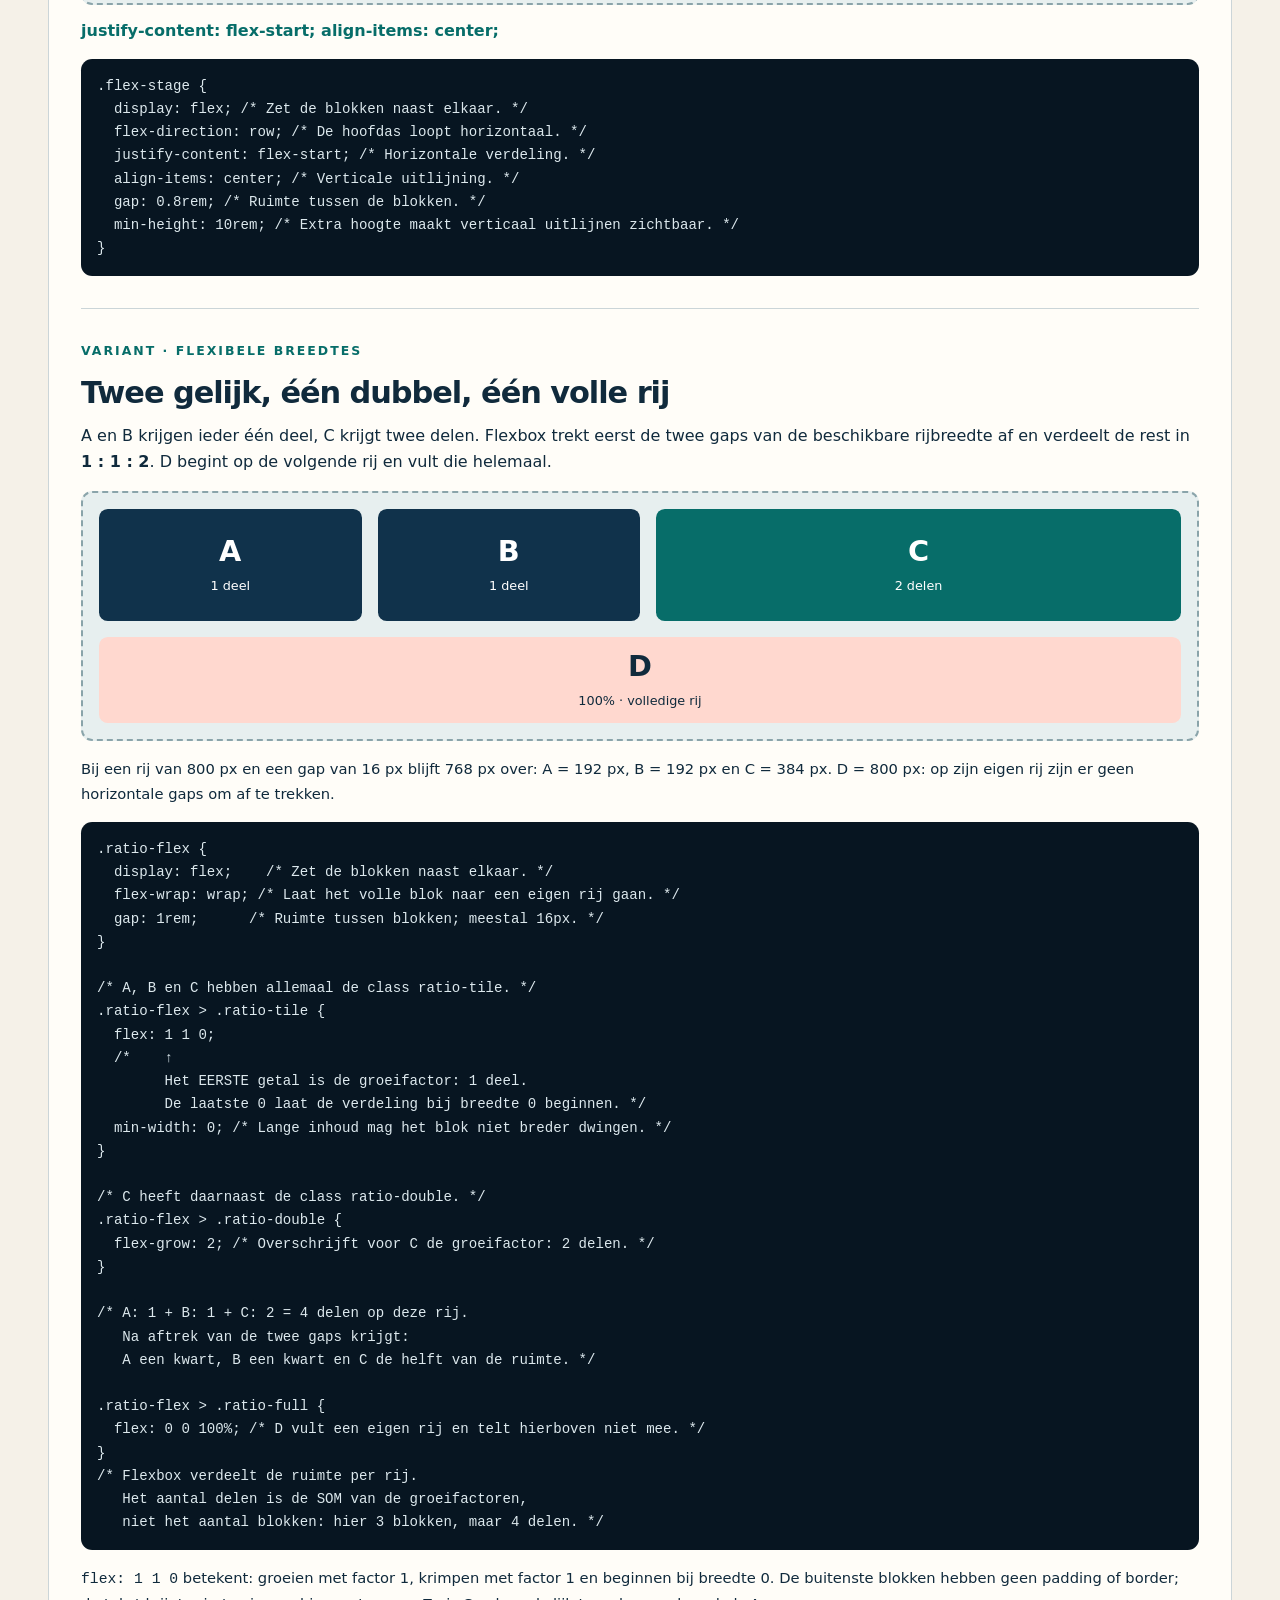
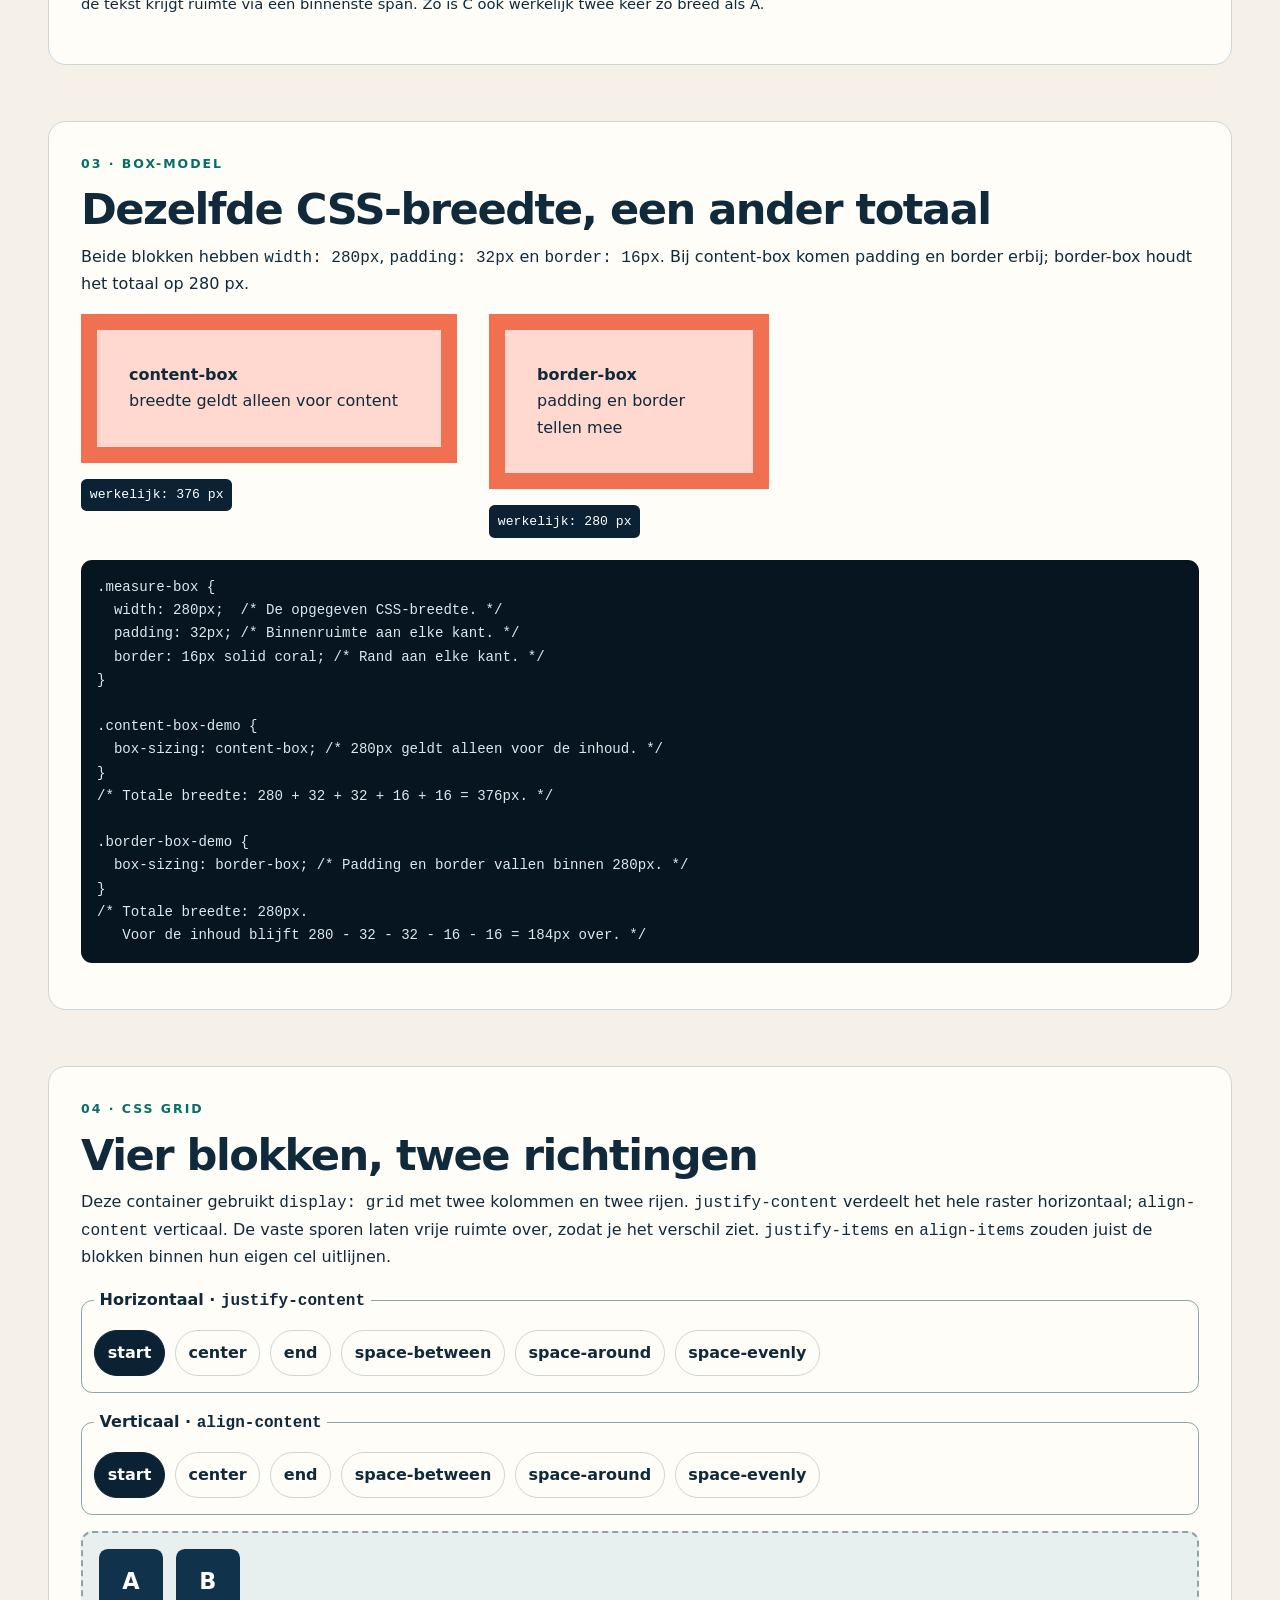
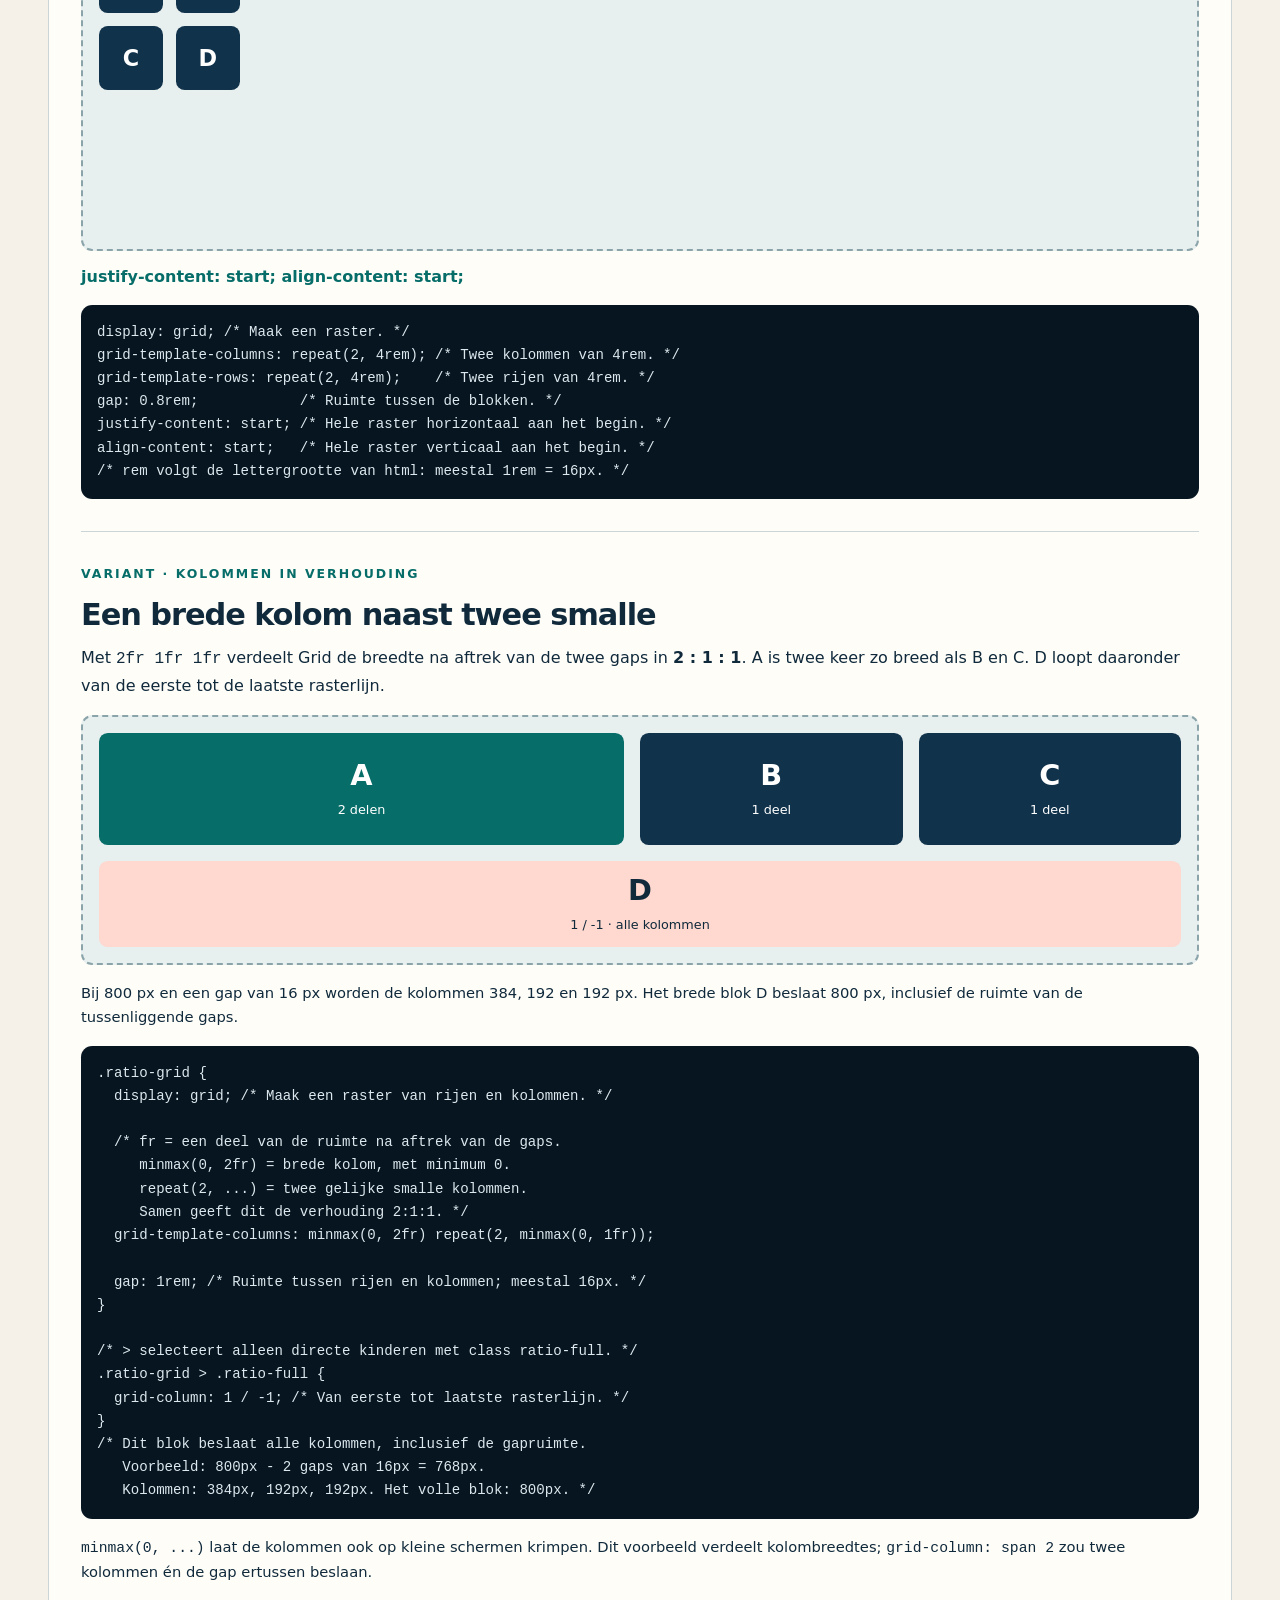
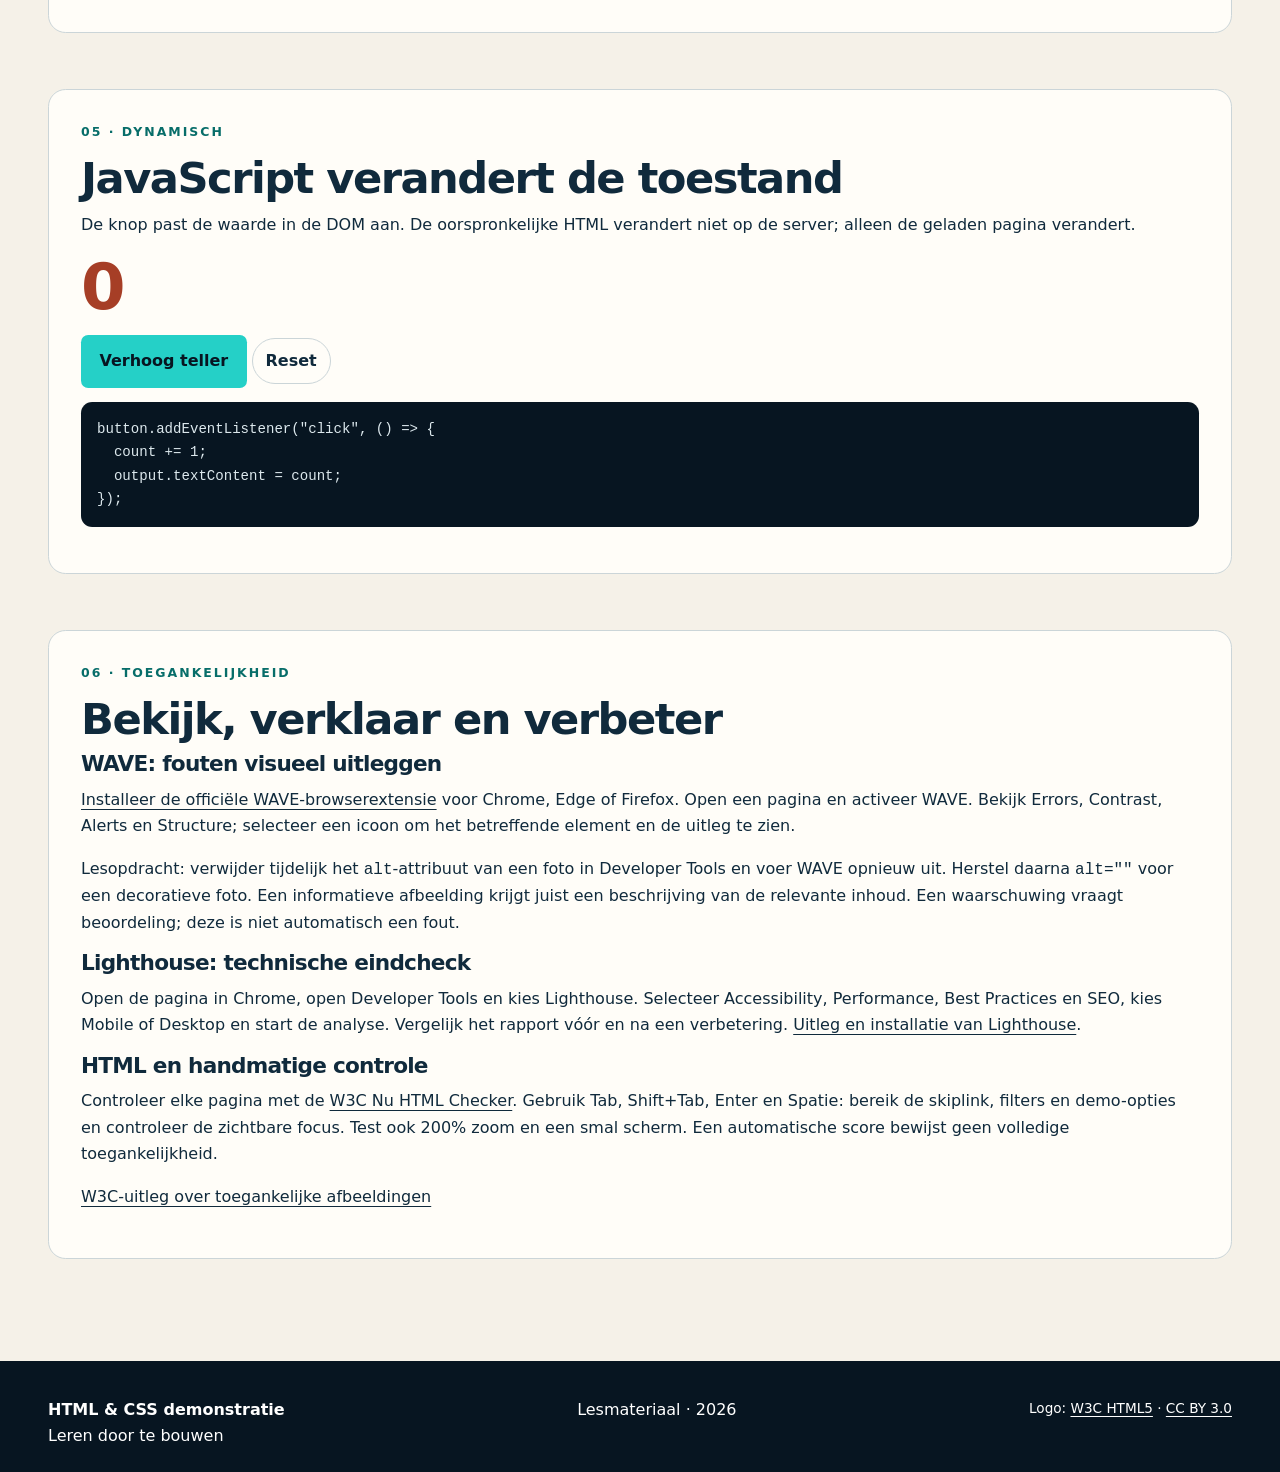
==== commit dbd0cd07: "New updates on files to explain html and css advanced" ====
--- a/demo.html
+++ b/demo.html
@@ -213,6 +213,15 @@
           <p class="status" id="flex-status" aria-live="polite">
             justify-content: flex-start; align-items: center;
           </p>
+          <!-- Dit codevoorbeeld toont de beginstand en volgt daarna de uitlijnknoppen. -->
+          <pre class="code-sample"><code id="flex-code">.flex-stage {
+  display: flex; /* Zet de blokken naast elkaar. */
+  flex-direction: row; /* De hoofdas loopt horizontaal. */
+  justify-content: flex-start; /* Horizontale verdeling. */
+  align-items: center; /* Verticale uitlijning. */
+  gap: 0.8rem; /* Ruimte tussen de blokken. */
+  min-height: 10rem; /* Extra hoogte maakt verticaal uitlijnen zichtbaar. */
+}</code></pre>
 
           <!-- Deze aparte variant vult de rij; de uitlijnknoppen hierboven bedienen alleen A, B en C. -->
           <section class="ratio-example" aria-labelledby="flex-ratio-title">
@@ -226,10 +235,36 @@
               <div class="ratio-tile ratio-full"><span><strong>D</strong><small>100% · volledige rij</small></span></div>
             </div>
             <p class="ratio-note">Bij een rij van 800 px en een gap van 16 px blijft 768 px over: A = 192 px, B = 192 px en C = 384 px. D = 800 px: op zijn eigen rij zijn er geen horizontale gaps om af te trekken.</p>
-            <pre class="code-sample"><code>.ratio-flex { display: flex; flex-wrap: wrap; gap: 1rem; }
-.ratio-flex &gt; .ratio-tile { flex: 1 1 0; min-width: 0; }
-.ratio-flex &gt; .ratio-double { flex-grow: 2; }
-.ratio-flex &gt; .ratio-full { flex: 0 0 100%; }</code></pre>
+            <pre class="code-sample"><code>.ratio-flex {
+  display: flex;    /* Zet de blokken naast elkaar. */
+  flex-wrap: wrap; /* Laat het volle blok naar een eigen rij gaan. */
+  gap: 1rem;      /* Ruimte tussen blokken; meestal 16px. */
+}
+
+/* A, B en C hebben allemaal de class ratio-tile. */
+.ratio-flex &gt; .ratio-tile {
+  flex: 1 1 0;
+  /*    ↑
+        Het EERSTE getal is de groeifactor: 1 deel.
+        De laatste 0 laat de verdeling bij breedte 0 beginnen. */
+  min-width: 0; /* Lange inhoud mag het blok niet breder dwingen. */
+}
+
+/* C heeft daarnaast de class ratio-double. */
+.ratio-flex &gt; .ratio-double {
+  flex-grow: 2; /* Overschrijft voor C de groeifactor: 2 delen. */
+}
+
+/* A: 1 + B: 1 + C: 2 = 4 delen op deze rij.
+   Na aftrek van de twee gaps krijgt:
+   A een kwart, B een kwart en C de helft van de ruimte. */
+
+.ratio-flex &gt; .ratio-full {
+  flex: 0 0 100%; /* D vult een eigen rij en telt hierboven niet mee. */
+}
+/* Flexbox verdeelt de ruimte per rij.
+   Het aantal delen is de SOM van de groeifactoren,
+   niet het aantal blokken: hier 3 blokken, maar 4 delen. */</code></pre>
             <p class="ratio-note"><code>flex: 1 1 0</code> betekent: groeien met factor 1, krimpen met factor 1 en beginnen bij breedte 0. De buitenste blokken hebben geen padding of border; de tekst krijgt ruimte via een binnenste span. Zo is C ook werkelijk twee keer zo breed als A.</p>
           </section>
         </section>
@@ -261,6 +296,23 @@
               >
             </div>
           </div>
+          <!-- Dezelfde maten maken het verschil tussen beide box-modellen zichtbaar. -->
+          <pre class="code-sample"><code>.measure-box {
+  width: 280px;  /* De opgegeven CSS-breedte. */
+  padding: 32px; /* Binnenruimte aan elke kant. */
+  border: 16px solid coral; /* Rand aan elke kant. */
+}
+
+.content-box-demo {
+  box-sizing: content-box; /* 280px geldt alleen voor de inhoud. */
+}
+/* Totale breedte: 280 + 32 + 32 + 16 + 16 = 376px. */
+
+.border-box-demo {
+  box-sizing: border-box; /* Padding en border vallen binnen 280px. */
+}
+/* Totale breedte: 280px.
+   Voor de inhoud blijft 280 - 32 - 32 - 16 - 16 = 184px over. */</code></pre>
         </section>
         <!-- Grid verdeelt vier items over twee kolommen en twee rijen. content lijnt het hele raster uit. -->
         <section class="demo-panel" aria-labelledby="grid">
@@ -426,12 +478,13 @@
           <p class="status" id="grid-status" aria-live="polite">
             justify-content: start; align-content: start;
           </p>
-          <pre class="code-sample"><code>display: grid;
-grid-template-columns: repeat(2, 4rem);
-grid-template-rows: repeat(2, 4rem);
-gap: 0.8rem;
-justify-content: start;
-align-content: start;</code></pre>
+          <pre class="code-sample"><code>display: grid; /* Maak een raster. */
+grid-template-columns: repeat(2, 4rem); /* Twee kolommen van 4rem. */
+grid-template-rows: repeat(2, 4rem);    /* Twee rijen van 4rem. */
+gap: 0.8rem;            /* Ruimte tussen de blokken. */
+justify-content: start; /* Hele raster horizontaal aan het begin. */
+align-content: start;   /* Hele raster verticaal aan het begin. */
+/* rem volgt de lettergrootte van html: meestal 1rem = 16px. */</code></pre>
 
           <!-- fr verdeelt de resterende breedte na aftrek van gap; -1 verwijst naar de laatste rasterlijn. -->
           <section class="ratio-example" aria-labelledby="grid-ratio-title">
@@ -446,11 +499,24 @@
             </div>
             <p class="ratio-note">Bij 800 px en een gap van 16 px worden de kolommen 384, 192 en 192 px. Het brede blok D beslaat 800 px, inclusief de ruimte van de tussenliggende gaps.</p>
             <pre class="code-sample"><code>.ratio-grid {
-  display: grid;
+  display: grid; /* Maak een raster van rijen en kolommen. */
+
+  /* fr = een deel van de ruimte na aftrek van de gaps.
+     minmax(0, 2fr) = brede kolom, met minimum 0.
+     repeat(2, ...) = twee gelijke smalle kolommen.
+     Samen geeft dit de verhouding 2:1:1. */
   grid-template-columns: minmax(0, 2fr) repeat(2, minmax(0, 1fr));
-  gap: 1rem;
-}
-.ratio-grid &gt; .ratio-full { grid-column: 1 / -1; }</code></pre>
+
+  gap: 1rem; /* Ruimte tussen rijen en kolommen; meestal 16px. */
+}
+
+/* &gt; selecteert alleen directe kinderen met class ratio-full. */
+.ratio-grid &gt; .ratio-full {
+  grid-column: 1 / -1; /* Van eerste tot laatste rasterlijn. */
+}
+/* Dit blok beslaat alle kolommen, inclusief de gapruimte.
+   Voorbeeld: 800px - 2 gaps van 16px = 768px.
+   Kolommen: 384px, 192px, 192px. Het volle blok: 800px. */</code></pre>
             <p class="ratio-note"><code>minmax(0, ...)</code> laat de kolommen ook op kleine schermen krimpen. Dit voorbeeld verdeelt kolombreedtes; <code>grid-column: span 2</code> zou twee kolommen én de gap ertussen beslaan.</p>
           </section>
         </section>
--- a/css/style.css
+++ b/css/style.css
@@ -75,7 +75,8 @@
   font-size: clamp(3rem, 8vw, 6.7rem);
 }
 h2 {
-  /* Schaalt met 4vw, maar blijft tussen 2rem en 3.5rem. */  font-size: clamp(2rem, 4vw, 3.5rem);
+  /* Schaalt met 4vw, maar blijft tussen 2rem en 3.5rem. */
+  font-size: clamp(2rem, 4vw, 3.5rem);
 }
 h3 {
   font-size: 1.35rem;
@@ -186,7 +187,8 @@
 .lead {
   max-width: 47rem;
   color: var(--muted);
-  /* Schaalt met 2vw, maar blijft tussen 1.12rem en 1.38rem. */  font-size: clamp(1.12rem, 2vw, 1.38rem);
+  /* Schaalt met 2vw, maar blijft tussen 1.12rem en 1.38rem. */
+  font-size: clamp(1.12rem, 2vw, 1.38rem);
 }
 .hero-shell .lead {
   color: #b9ccd4;
@@ -284,7 +286,8 @@
   font-size: 0.85rem;
 }
 .section {
-  /* Schaalt met 8vw, maar blijft tussen 4rem en 7rem. */  padding-block: clamp(4rem, 8vw, 7rem);
+  /* Schaalt met 8vw, maar blijft tussen 4rem en 7rem. */
+  padding-block: clamp(4rem, 8vw, 7rem);
 }
 /* Het plusteken selecteert een section die direct na een andere section staat. */
 .section + .section {
@@ -342,7 +345,8 @@
   border-radius: 99rem;
 }
 .page-main {
-  /* Schaalt met 8vw, maar blijft tussen 3.5rem en 7rem. */  padding-block: clamp(3.5rem, 8vw, 7rem);
+  /* Schaalt met 8vw, maar blijft tussen 3.5rem en 7rem. */
+  padding-block: clamp(3.5rem, 8vw, 7rem);
   /* vh is 1% van de viewporthoogte; dit geeft de inhoud minstens 65% van die hoogte. */
   min-height: 65vh;
 }
@@ -467,7 +471,8 @@
 }
 .journal-item h2 {
   margin-bottom: 0.6rem;
-  /* Schaalt met 3vw, maar blijft tussen 1.45rem en 2.2rem. */  font-size: clamp(1.45rem, 3vw, 2.2rem);
+  /* Schaalt met 3vw, maar blijft tussen 1.45rem en 2.2rem. */
+  font-size: clamp(1.45rem, 3vw, 2.2rem);
 }
 .journal-item h2 a {
   text-decoration: none;
@@ -481,13 +486,15 @@
   gap: 3.5rem;
 }
 .demo-panel {
-  /* Schaalt met 3vw, maar blijft tussen 1.2rem en 2rem. */  padding: clamp(1.2rem, 3vw, 2rem);
+  /* Schaalt met 3vw, maar blijft tussen 1.2rem en 2rem. */
+  padding: clamp(1.2rem, 3vw, 2rem);
   background: var(--paper-strong);
   border: 1px solid var(--line);
   border-radius: var(--radius);
 }
 .demo-panel h2 {
-  /* Schaalt met 4vw, maar blijft tussen 1.8rem en 2.7rem. */  font-size: clamp(1.8rem, 4vw, 2.7rem);
+  /* Schaalt met 4vw, maar blijft tussen 1.8rem en 2.7rem. */
+  font-size: clamp(1.8rem, 4vw, 2.7rem);
 }
 .flex-controls {
   display: flex;
@@ -610,11 +617,16 @@
 /* Op smallere schermen staan onder andere de navigatie en de sitenaam onder elkaar. */
 @media (max-width: 52rem) {
   .header-inner {
+    /* Bij column loopt de dwarsas horizontaal: flex-start lijnt hier links uit. */
     align-items: flex-start;
+    /* Zet de sitenaam en navigatie onder elkaar in plaats van naast elkaar. */
     flex-direction: column;
+    /* Binnenruimte boven en onder: elk 0.9rem. */
     padding-block: 0.9rem;
   }
   .site-header {
+    /* Normale paginastroom: de header scrollt mee en kleeft niet zoals sticky.
+       Bij static hebben top en left geen effect op de positie. */
     position: static;
   }
   .hero {
@@ -709,7 +721,8 @@
   color: var(--ink);
 }
 .project-content h2 {
-  /* Schaalt met 3vw, maar blijft tussen 1.6rem en 2.3rem. */  font-size: clamp(1.6rem, 3vw, 2.3rem);
+  /* Schaalt met 3vw, maar blijft tussen 1.6rem en 2.3rem. */
+  font-size: clamp(1.6rem, 3vw, 2.3rem);
   /* Breekt zo nodig ook lange woorden of code af om buiten het scherm lopen te voorkomen. */
   overflow-wrap: anywhere;
 }
@@ -739,7 +752,8 @@
   border-top: 1px solid var(--line);
 }
 .ratio-example h3 {
-  /* Schaalt met 3vw, maar blijft tussen 1.35rem en 1.9rem. */  font-size: clamp(1.35rem, 3vw, 1.9rem);
+  /* Schaalt met 3vw, maar blijft tussen 1.35rem en 1.9rem. */
+  font-size: clamp(1.35rem, 3vw, 1.9rem);
   line-height: 1.2;
 }
 .ratio-stage {
@@ -765,7 +779,8 @@
 }
 .ratio-flex > .ratio-full {
   /* Niet groeien of krimpen; 100% basisbreedte dwingt dit blok met wrap naar een volle rij. */
-  flex: 0 0 100%;
+  flex: 0 0 100%; /* D vult een eigen rij. */
+  /* flex: 1 1 0; */ /* D doet mee op dezelfde rij: 1–1–2–1. */
 }
 /* Grid rekent de gaps zelf af voordat het de resterende ruimte in fr verdeelt. */
 .ratio-grid {
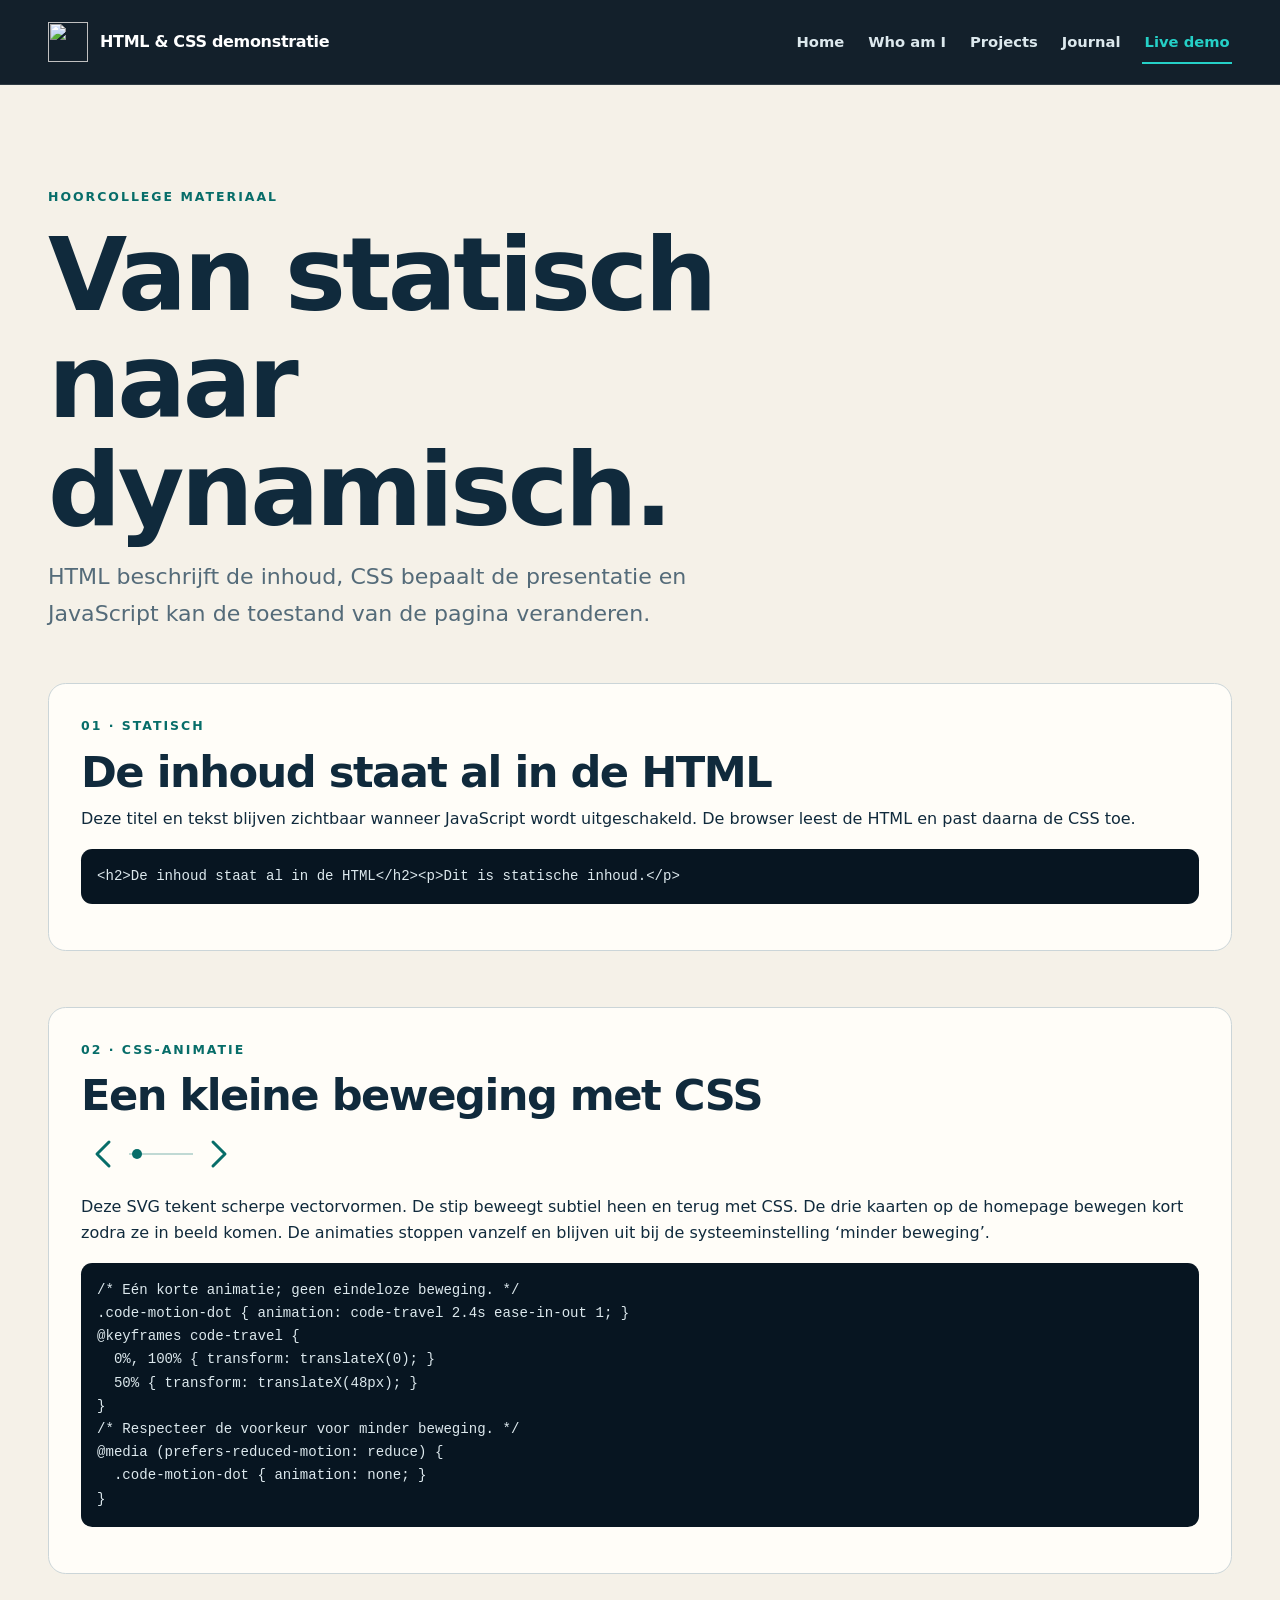
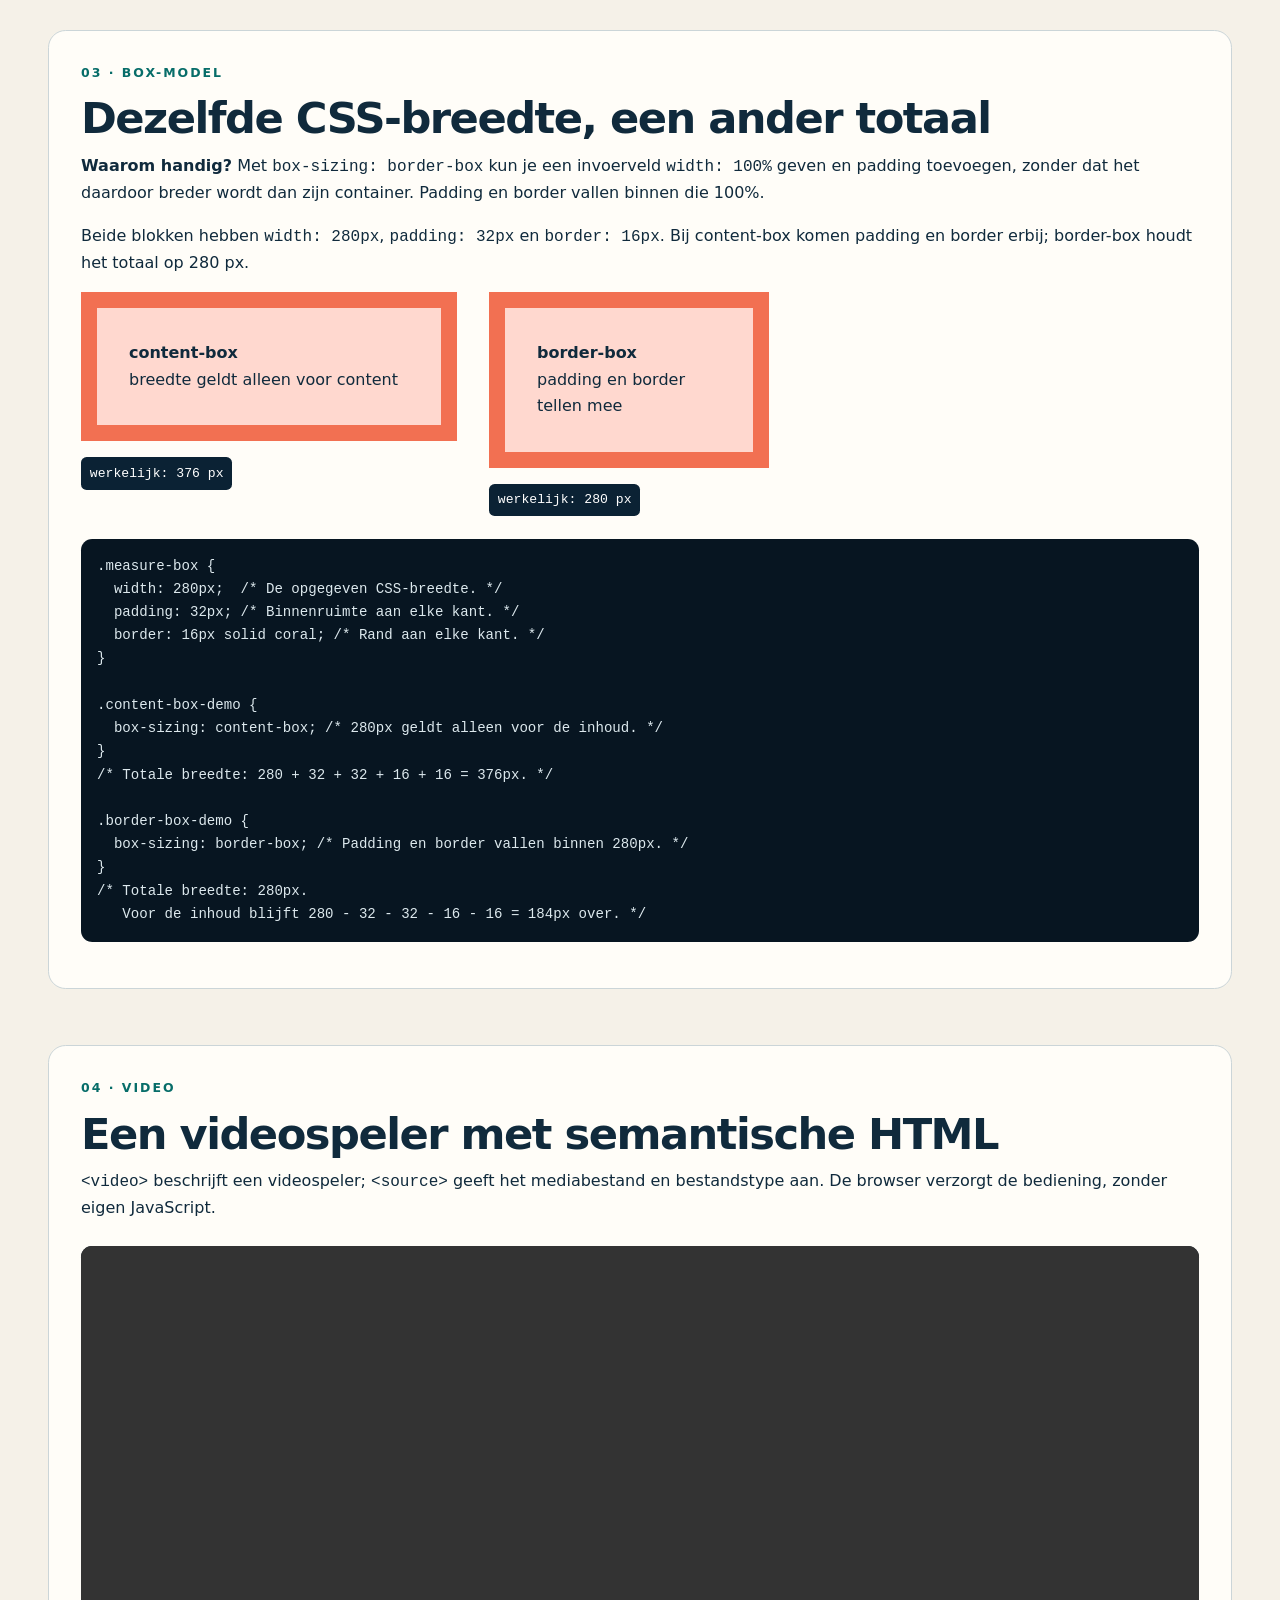
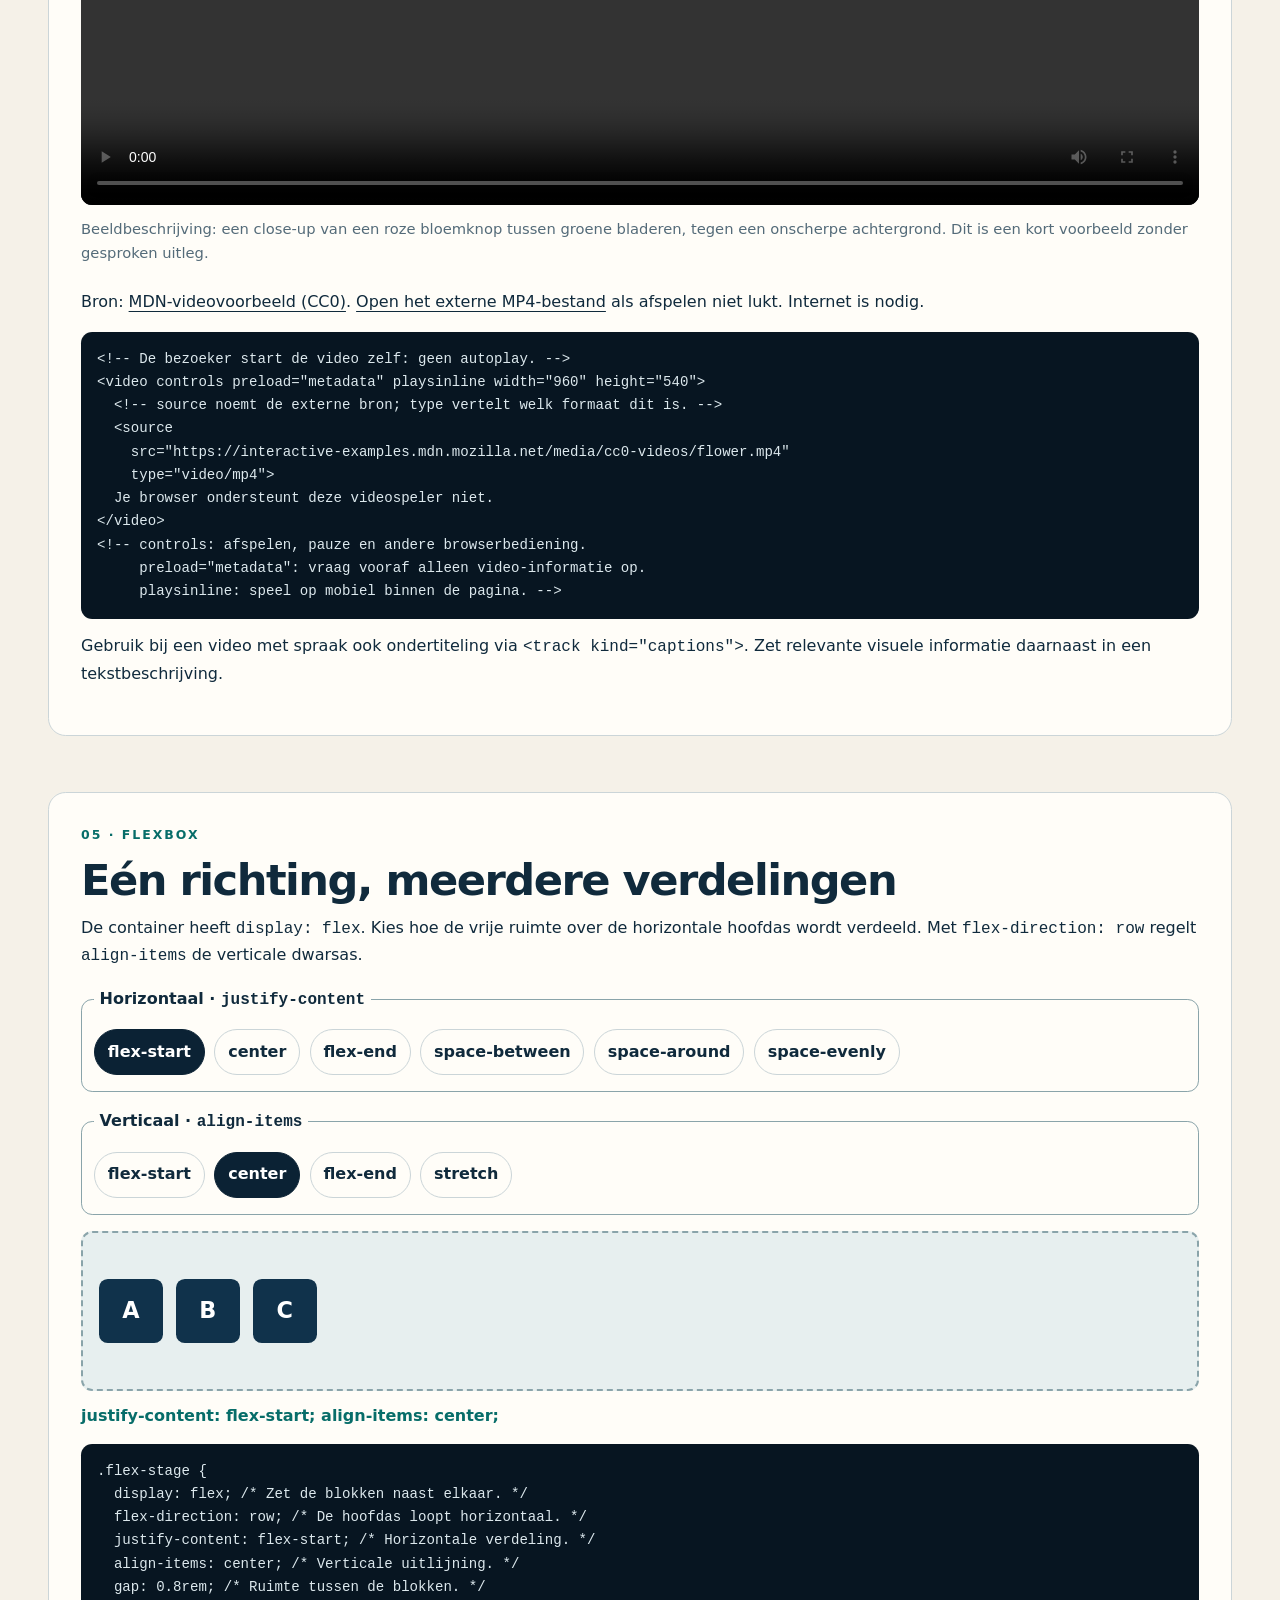
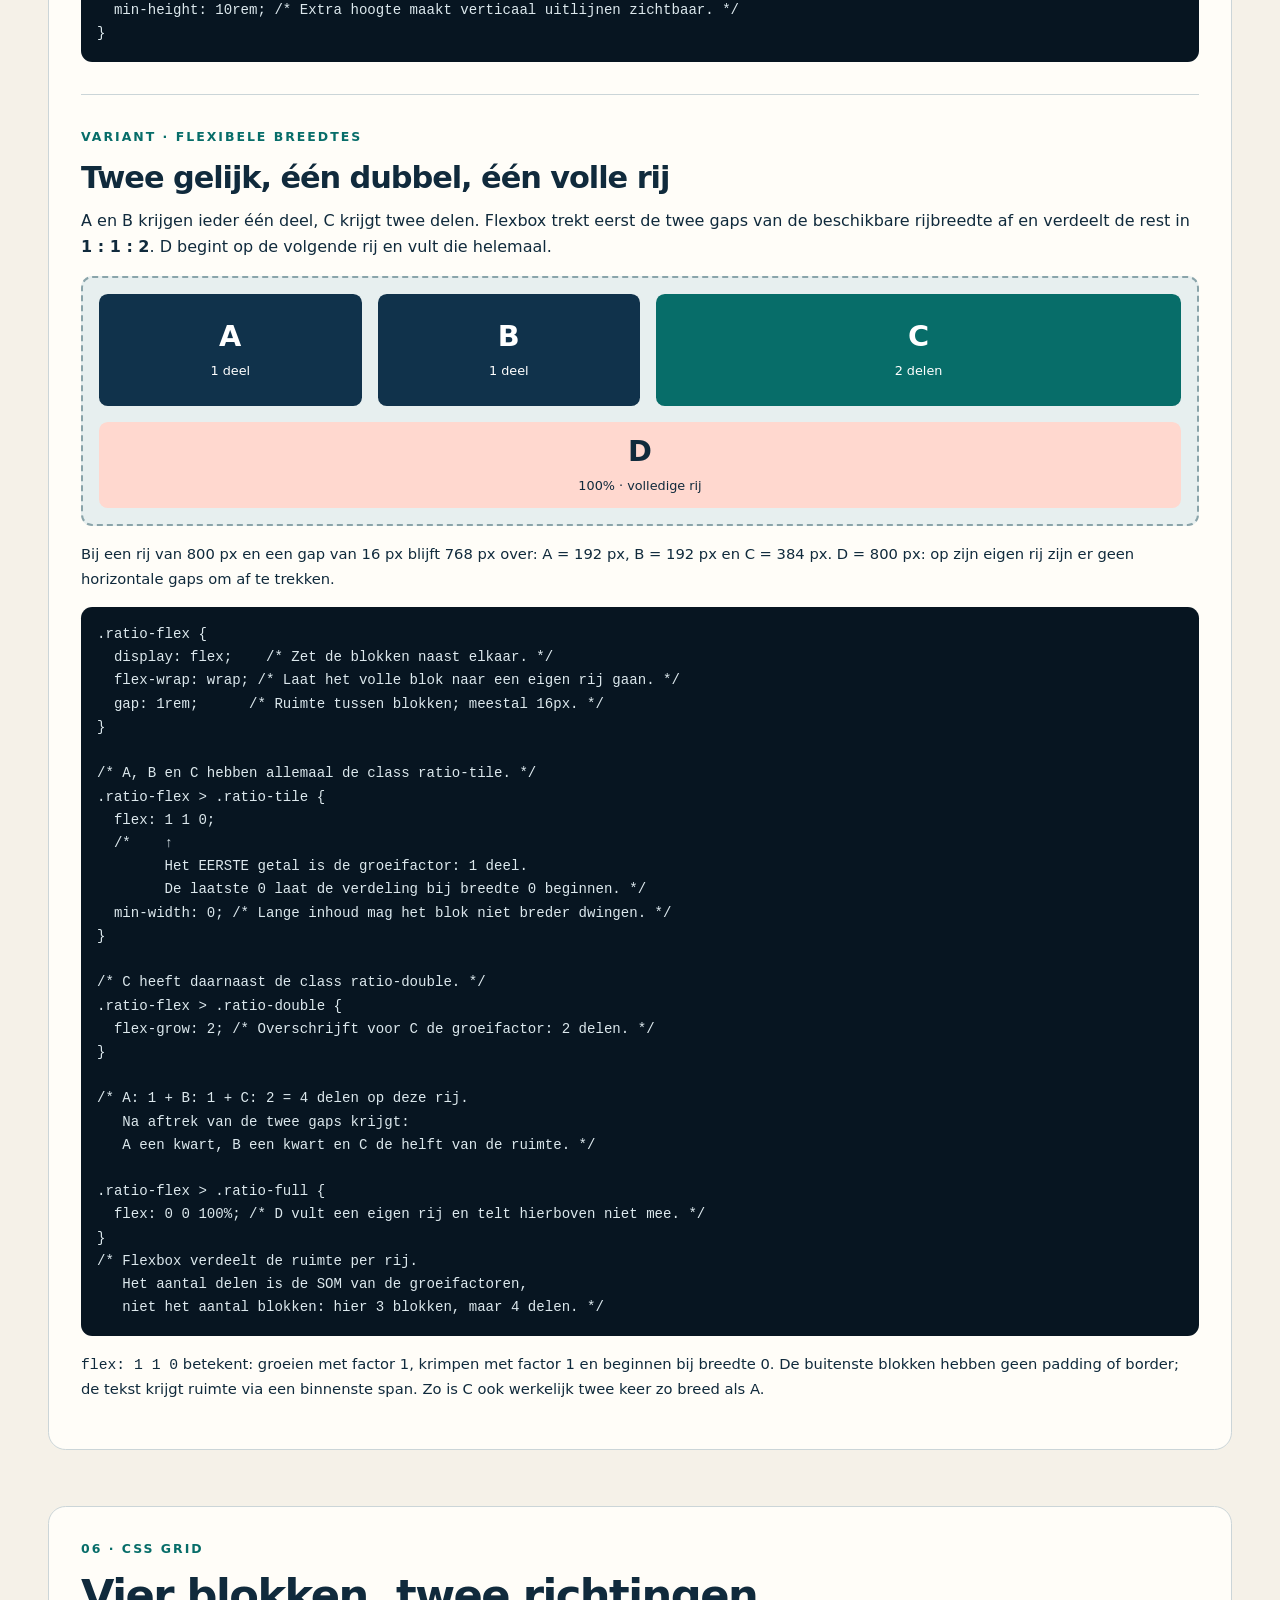
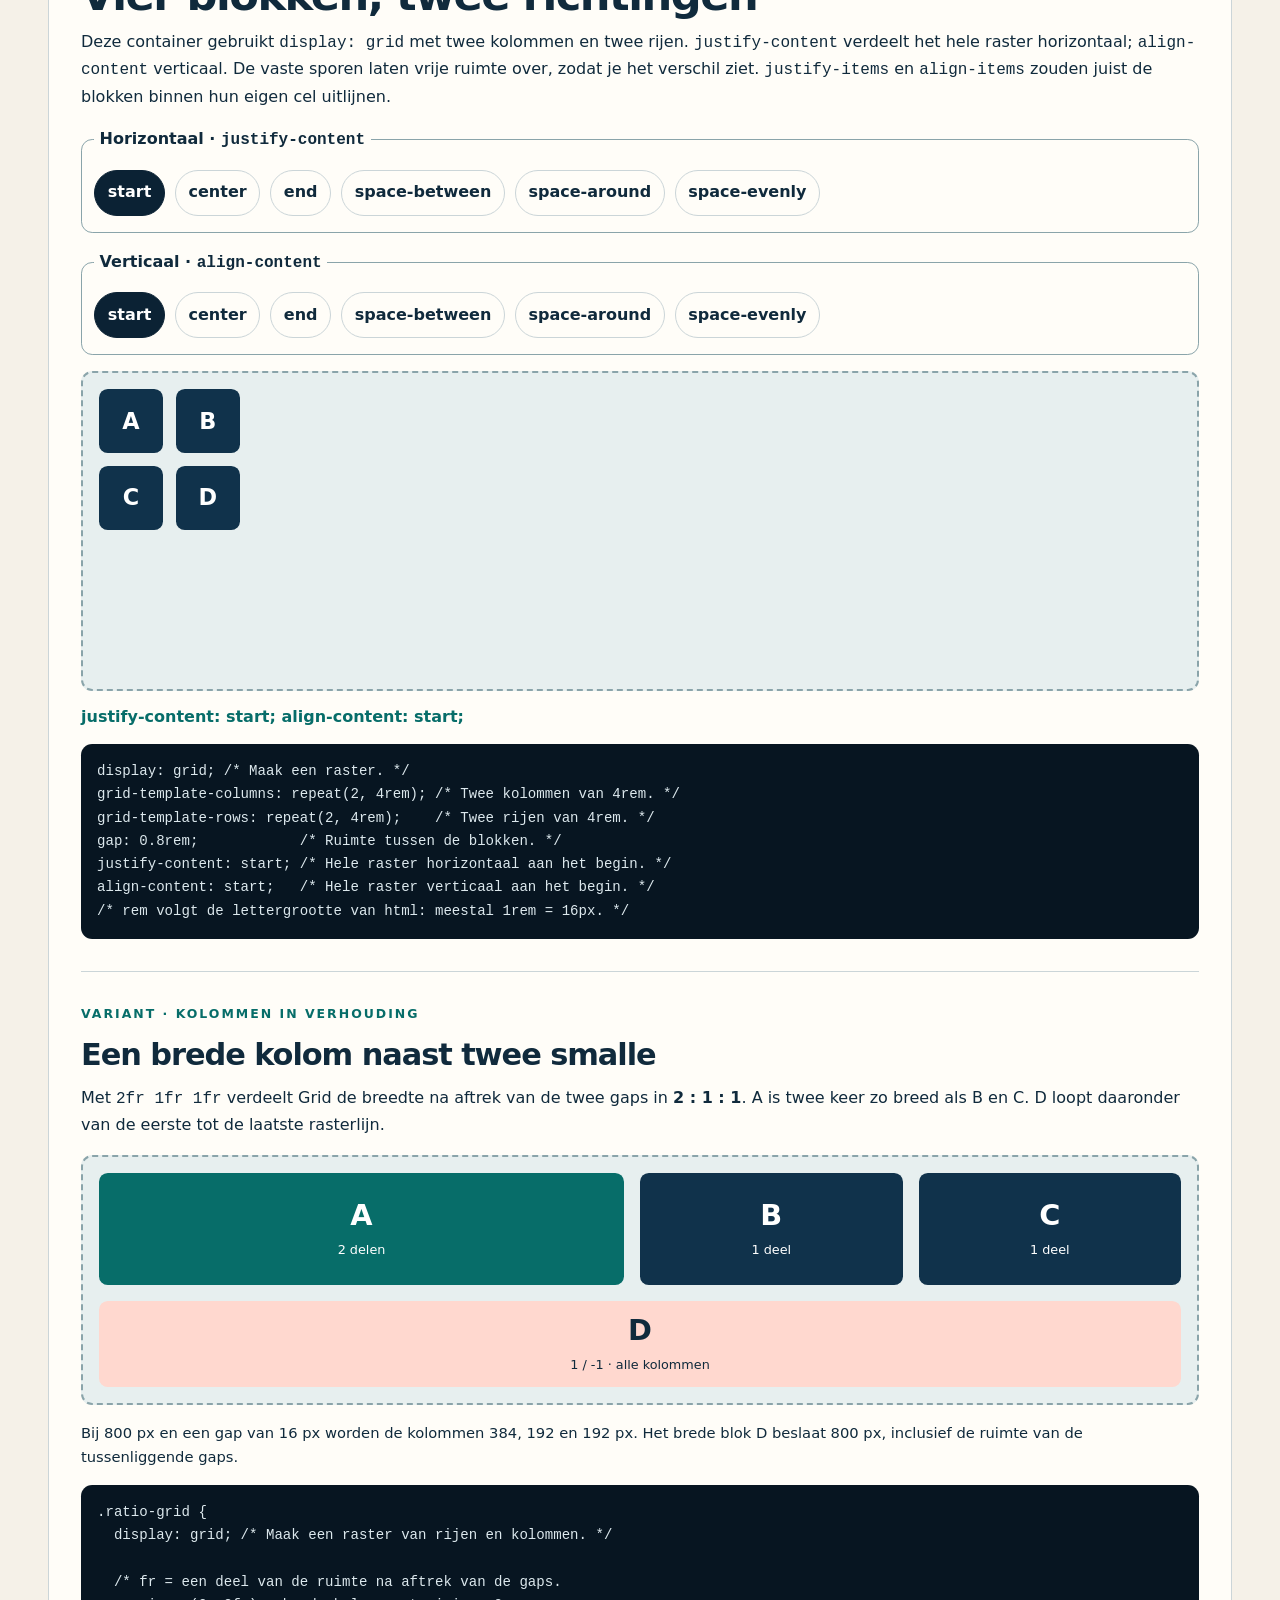
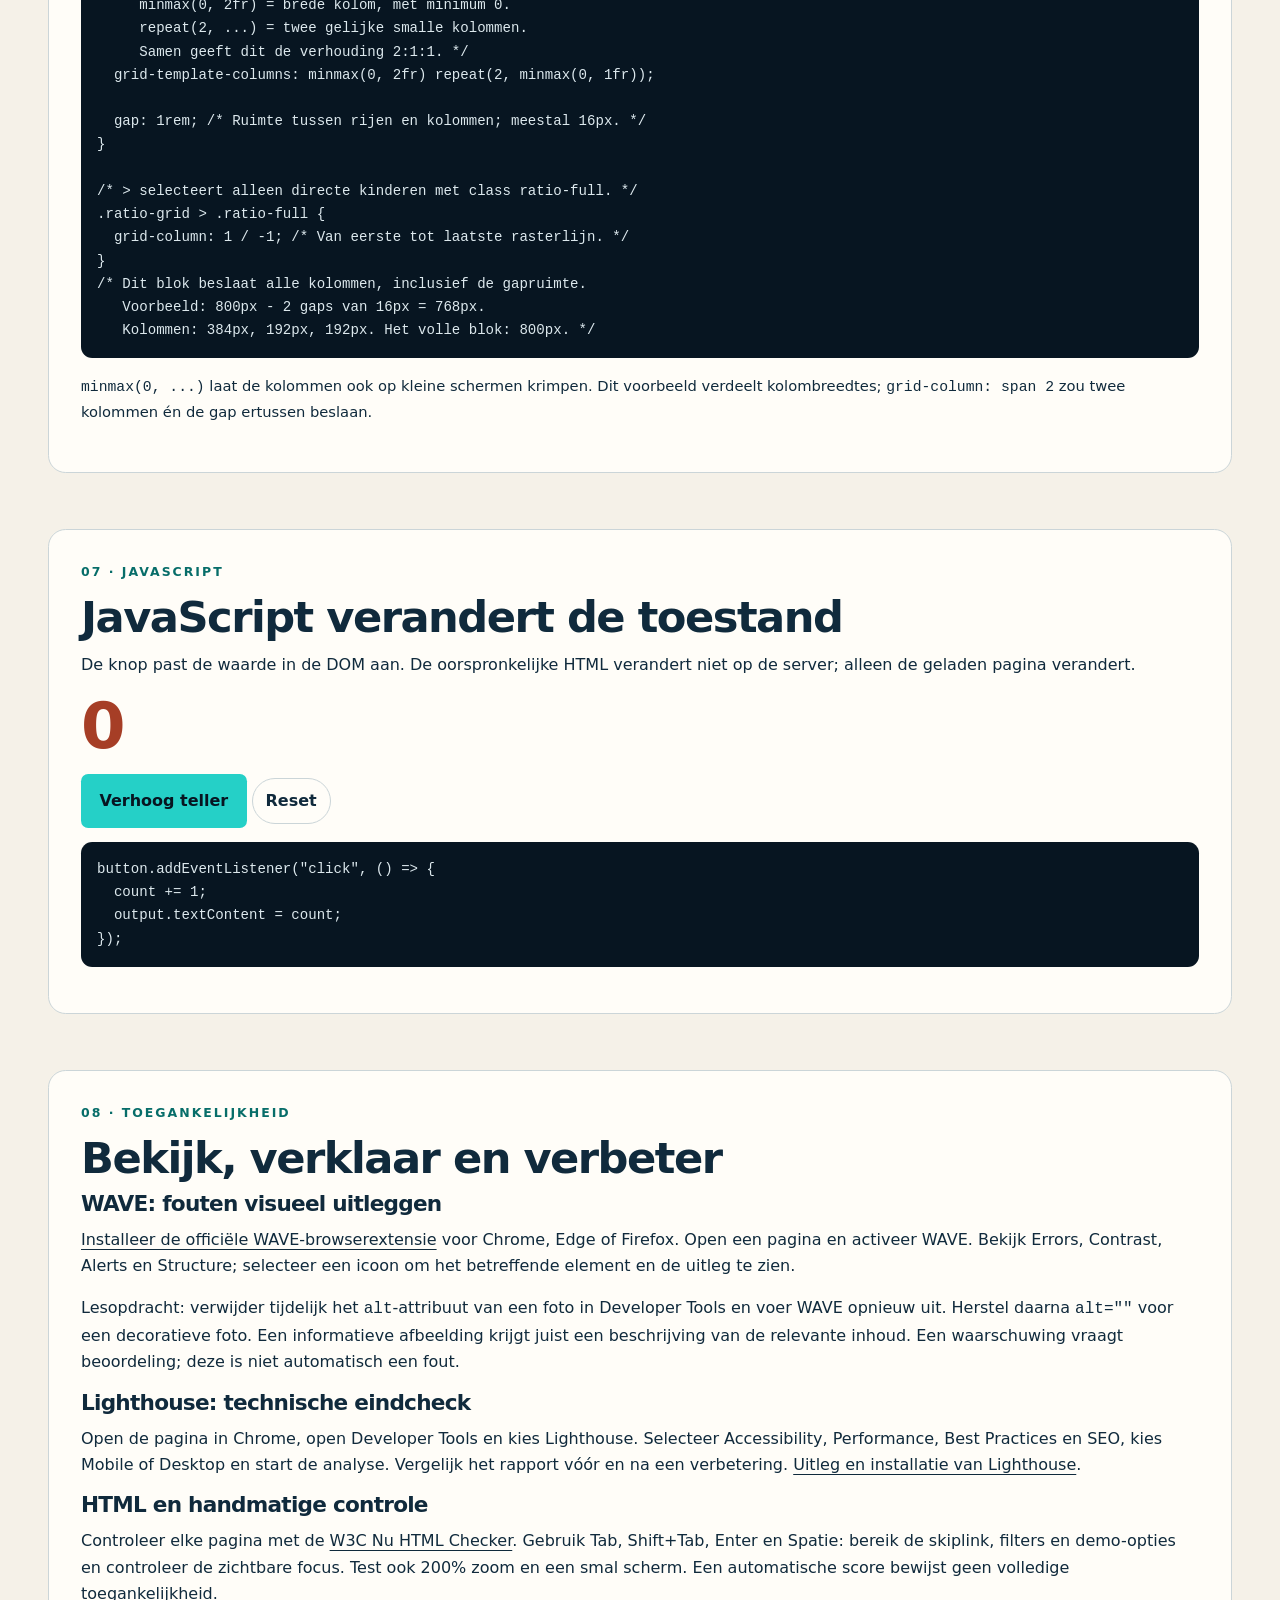
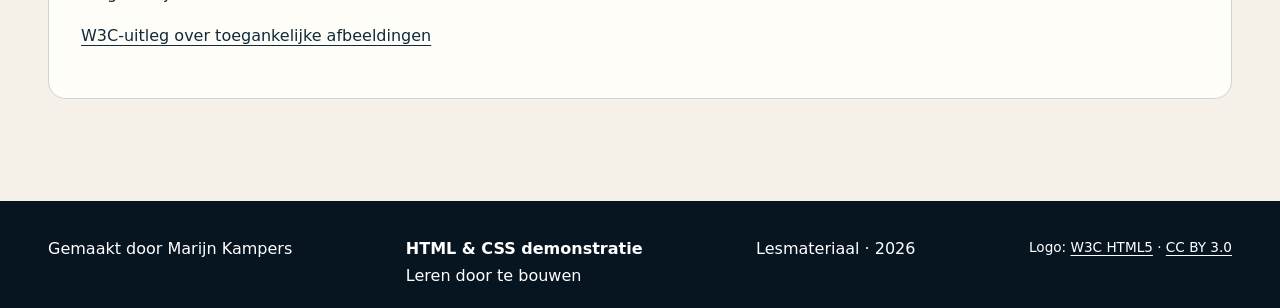
==== commit be7b050a: "Kleine updates op de footer, home en live demo page." ====
--- a/demo.html
+++ b/demo.html
@@ -74,8 +74,100 @@
             class="code-sample"
           ><code>&lt;h2&gt;De inhoud staat al in de HTML&lt;/h2&gt;&lt;p&gt;Dit is statische inhoud.&lt;/p&gt;</code></pre>
         </section>
+        <section class="demo-panel" aria-labelledby="animatie">
+  <p class="eyebrow">02 · CSS-animatie</p><h2 id="animatie">Een kleine beweging met CSS</h2>
+  <!-- Decoratieve SVG: vectorvormen blijven scherp; CSS animeert alleen de stip. -->
+<svg class="code-motion" viewBox="0 0 160 48" width="160" height="48" aria-hidden="true" focusable="false">
+  <path d="m28 12-12 12 12 12m104-24 12 12-12 12" fill="none" stroke="currentColor" stroke-width="3" stroke-linecap="round" stroke-linejoin="round"/>
+  <path d="M48 24h64" fill="none" stroke="currentColor" stroke-opacity=".25" stroke-width="2"/>
+  <circle class="code-motion-dot" cx="56" cy="24" r="5" fill="currentColor"/>
+</svg>
+  <p>Deze SVG tekent scherpe vectorvormen. De stip beweegt subtiel heen en terug met CSS. De drie kaarten op de homepage bewegen kort zodra ze in beeld komen. De animaties stoppen vanzelf en blijven uit bij de systeeminstelling ‘minder beweging’.</p>
+  <pre class="code-sample"><code>/* Eén korte animatie; geen eindeloze beweging. */
+.code-motion-dot { animation: code-travel 2.4s ease-in-out 1; }
+@keyframes code-travel {
+  0%, 100% { transform: translateX(0); }
+  50% { transform: translateX(48px); }
+}
+/* Respecteer de voorkeur voor minder beweging. */
+@media (prefers-reduced-motion: reduce) {
+  .code-motion-dot { animation: none; }
+}</code></pre>
+</section>
+        <section class="demo-panel" aria-labelledby="boxmodel">
+          <p class="eyebrow">03 · Box-model</p>
+          <h2 id="boxmodel">Dezelfde CSS-breedte, een ander totaal</h2>
+          <p><strong>Waarom handig?</strong> Met <code>box-sizing: border-box</code> kun je een invoerveld <code>width: 100%</code> geven en padding toevoegen, zonder dat het daardoor breder wordt dan zijn container. Padding en border vallen binnen die 100%.</p>
+          <p>
+            Beide blokken hebben <code>width: 280px</code>,
+            <code>padding: 32px</code> en <code>border: 16px</code>. Bij
+            content-box komen padding en border erbij; border-box houdt het
+            totaal op 280 px.
+          </p>
+          <div class="box-row">
+            <div>
+              <div class="measure-box content-box-demo">
+                <strong>content-box</strong><br>breedte geldt alleen voor
+                content
+              </div>
+              <span class="measure-label" id="content-measure"
+                >totaal meten…</span
+              >
+            </div>
+            <div>
+              <div class="measure-box border-box-demo">
+                <strong>border-box</strong><br>padding en border tellen mee
+              </div>
+              <span class="measure-label" id="border-measure"
+                >totaal meten…</span
+              >
+            </div>
+          </div>
+          <!-- Dezelfde maten maken het verschil tussen beide box-modellen zichtbaar. -->
+          <pre class="code-sample"><code>.measure-box {
+  width: 280px;  /* De opgegeven CSS-breedte. */
+  padding: 32px; /* Binnenruimte aan elke kant. */
+  border: 16px solid coral; /* Rand aan elke kant. */
+}
+
+.content-box-demo {
+  box-sizing: content-box; /* 280px geldt alleen voor de inhoud. */
+}
+/* Totale breedte: 280 + 32 + 32 + 16 + 16 = 376px. */
+
+.border-box-demo {
+  box-sizing: border-box; /* Padding en border vallen binnen 280px. */
+}
+/* Totale breedte: 280px.
+   Voor de inhoud blijft 280 - 32 - 32 - 16 - 16 = 184px over. */</code></pre>
+        </section>
+        <section class="demo-panel" aria-labelledby="video">
+  <p class="eyebrow">04 · Video</p><h2 id="video">Een videospeler met semantische HTML</h2>
+  <p><code>&lt;video&gt;</code> beschrijft een videospeler; <code>&lt;source&gt;</code> geeft het mediabestand en bestandstype aan. De browser verzorgt de bediening, zonder eigen JavaScript.</p>
+  <figure class="video-example">
+    <!-- controls toont bediening; metadata beperkt vooraf laden; playsinline speelt binnen de pagina op mobiel. -->
+    <video controls preload="metadata" playsinline width="960" height="540" aria-label="Close-up van een bloemknop" aria-describedby="video-description">
+      <source src="https://interactive-examples.mdn.mozilla.net/media/cc0-videos/flower.mp4" type="video/mp4">
+      Je browser ondersteunt deze videospeler niet. <a href="https://interactive-examples.mdn.mozilla.net/media/cc0-videos/flower.mp4">Open de MP4-video</a>.
+    </video>
+    <figcaption id="video-description">Beeldbeschrijving: een close-up van een roze bloemknop tussen groene bladeren, tegen een onscherpe achtergrond. Dit is een kort voorbeeld zonder gesproken uitleg.</figcaption>
+  </figure>
+  <p>Bron: <a href="https://interactive-examples.mdn.mozilla.net/pages/tabbed/video.html">MDN-videovoorbeeld (CC0)</a>. <a href="https://interactive-examples.mdn.mozilla.net/media/cc0-videos/flower.mp4">Open het externe MP4-bestand</a> als afspelen niet lukt. Internet is nodig.</p>
+  <pre class="code-sample"><code>&lt;!-- De bezoeker start de video zelf: geen autoplay. --&gt;
+&lt;video controls preload="metadata" playsinline width="960" height="540"&gt;
+  &lt;!-- source noemt de externe bron; type vertelt welk formaat dit is. --&gt;
+  &lt;source
+    src="https://interactive-examples.mdn.mozilla.net/media/cc0-videos/flower.mp4"
+    type="video/mp4"&gt;
+  Je browser ondersteunt deze videospeler niet.
+&lt;/video&gt;
+&lt;!-- controls: afspelen, pauze en andere browserbediening.
+     preload="metadata": vraag vooraf alleen video-informatie op.
+     playsinline: speel op mobiel binnen de pagina. --&gt;</code></pre>
+  <p>Gebruik bij een video met spraak ook ondertiteling via <code>&lt;track kind="captions"&gt;</code>. Zet relevante visuele informatie daarnaast in een tekstbeschrijving.</p>
+</section>
         <section class="demo-panel" aria-labelledby="flexbox">
-          <p class="eyebrow">02 · Flexbox</p>
+          <p class="eyebrow">05 · Flexbox</p>
           <h2 id="flexbox">Eén richting, meerdere verdelingen</h2>
           <p>
             De container heeft <code>display: flex</code>. Kies hoe de vrije
@@ -268,55 +360,8 @@
             <p class="ratio-note"><code>flex: 1 1 0</code> betekent: groeien met factor 1, krimpen met factor 1 en beginnen bij breedte 0. De buitenste blokken hebben geen padding of border; de tekst krijgt ruimte via een binnenste span. Zo is C ook werkelijk twee keer zo breed als A.</p>
           </section>
         </section>
-        <section class="demo-panel" aria-labelledby="boxmodel">
-          <p class="eyebrow">03 · Box-model</p>
-          <h2 id="boxmodel">Dezelfde CSS-breedte, een ander totaal</h2>
-          <p>
-            Beide blokken hebben <code>width: 280px</code>,
-            <code>padding: 32px</code> en <code>border: 16px</code>. Bij
-            content-box komen padding en border erbij; border-box houdt het
-            totaal op 280 px.
-          </p>
-          <div class="box-row">
-            <div>
-              <div class="measure-box content-box-demo">
-                <strong>content-box</strong><br>breedte geldt alleen voor
-                content
-              </div>
-              <span class="measure-label" id="content-measure"
-                >totaal meten…</span
-              >
-            </div>
-            <div>
-              <div class="measure-box border-box-demo">
-                <strong>border-box</strong><br>padding en border tellen mee
-              </div>
-              <span class="measure-label" id="border-measure"
-                >totaal meten…</span
-              >
-            </div>
-          </div>
-          <!-- Dezelfde maten maken het verschil tussen beide box-modellen zichtbaar. -->
-          <pre class="code-sample"><code>.measure-box {
-  width: 280px;  /* De opgegeven CSS-breedte. */
-  padding: 32px; /* Binnenruimte aan elke kant. */
-  border: 16px solid coral; /* Rand aan elke kant. */
-}
-
-.content-box-demo {
-  box-sizing: content-box; /* 280px geldt alleen voor de inhoud. */
-}
-/* Totale breedte: 280 + 32 + 32 + 16 + 16 = 376px. */
-
-.border-box-demo {
-  box-sizing: border-box; /* Padding en border vallen binnen 280px. */
-}
-/* Totale breedte: 280px.
-   Voor de inhoud blijft 280 - 32 - 32 - 16 - 16 = 184px over. */</code></pre>
-        </section>
-        <!-- Grid verdeelt vier items over twee kolommen en twee rijen. content lijnt het hele raster uit. -->
         <section class="demo-panel" aria-labelledby="grid">
-          <p class="eyebrow">04 · CSS Grid</p>
+          <p class="eyebrow">06 · CSS Grid</p>
           <h2 id="grid">Vier blokken, twee richtingen</h2>
           <p>
             Deze container gebruikt <code>display: grid</code> met twee kolommen
@@ -521,7 +566,7 @@
           </section>
         </section>
         <section class="demo-panel" aria-labelledby="dynamisch">
-          <p class="eyebrow">05 · Dynamisch</p>
+          <p class="eyebrow">07 · JavaScript</p>
           <h2 id="dynamisch">JavaScript verandert de toestand</h2>
           <p>
             De knop past de waarde in de DOM aan. De oorspronkelijke HTML
@@ -541,9 +586,8 @@
   output.textContent = count;
 });</code></pre>
         </section>
-        <!-- Automatische tools ondersteunen de controle; handmatig toetsenbordtesten blijft nodig. -->
         <section class="demo-panel" aria-labelledby="accessibility">
-          <p class="eyebrow">06 · Toegankelijkheid</p>
+          <p class="eyebrow">08 · Toegankelijkheid</p>
           <h2 id="accessibility">Bekijk, verklaar en verbeter</h2>
           <h3>WAVE: fouten visueel uitleggen</h3>
           <p>
@@ -591,6 +635,7 @@
     </main>
     <footer class="site-footer">
       <div class="container footer-inner">
+        <p>Gemaakt door Marijn Kampers</p>
         <p>
           <strong>HTML &amp; CSS demonstratie</strong><br>Leren door te bouwen
         </p>
--- a/css/style.css
+++ b/css/style.css
@@ -828,3 +828,23 @@
   margin-top: 1rem;
   font-size: 0.92rem;
 }
+
+/* Eenmalige beweging na binnenkomst; transform verandert de layoutmaten niet. */
+.motion-cards.is-in-view > .card { animation: card-lift 1.8s ease-in-out 1 both; }
+.motion-cards.is-in-view > .card:nth-child(2) { animation-delay: .15s; }
+.motion-cards.is-in-view > .card:nth-child(3) { animation-delay: .3s; }
+@keyframes card-lift { 0%, 100% { transform: translateY(0); } 50% { transform: translateY(-8px); } }
+/* De SVG gebruikt currentColor om de tekstkleur over te nemen. */
+.code-motion { display: block; max-width: 100%; margin-bottom: 1rem; color: var(--cyan-dark); }
+.dark-section .code-motion { color: var(--cyan); }
+.code-motion.is-in-view .code-motion-dot { animation: code-travel 2.4s ease-in-out 1; }
+@keyframes code-travel { 0%, 100% { transform: translateX(0); } 50% { transform: translateX(48px); } }
+/* De video past zich aan de container aan en behoudt zijn beeldverhouding. */
+.video-example { margin: 1.5rem 0; }
+.video-example video { display: block; width: 100%; height: auto; border-radius: .7rem; background: var(--navy-950); }
+.video-example figcaption { margin-top: .75rem; color: var(--muted); font-size: .92rem; }
+video:focus-visible { outline: 3px solid var(--coral); outline-offset: 4px; }
+/* Geen automatische beweging wanneer de gebruiker dat liever niet heeft. */
+@media (prefers-reduced-motion: reduce) {
+  .motion-cards.is-in-view > .card, .code-motion.is-in-view .code-motion-dot { animation: none; }
+}
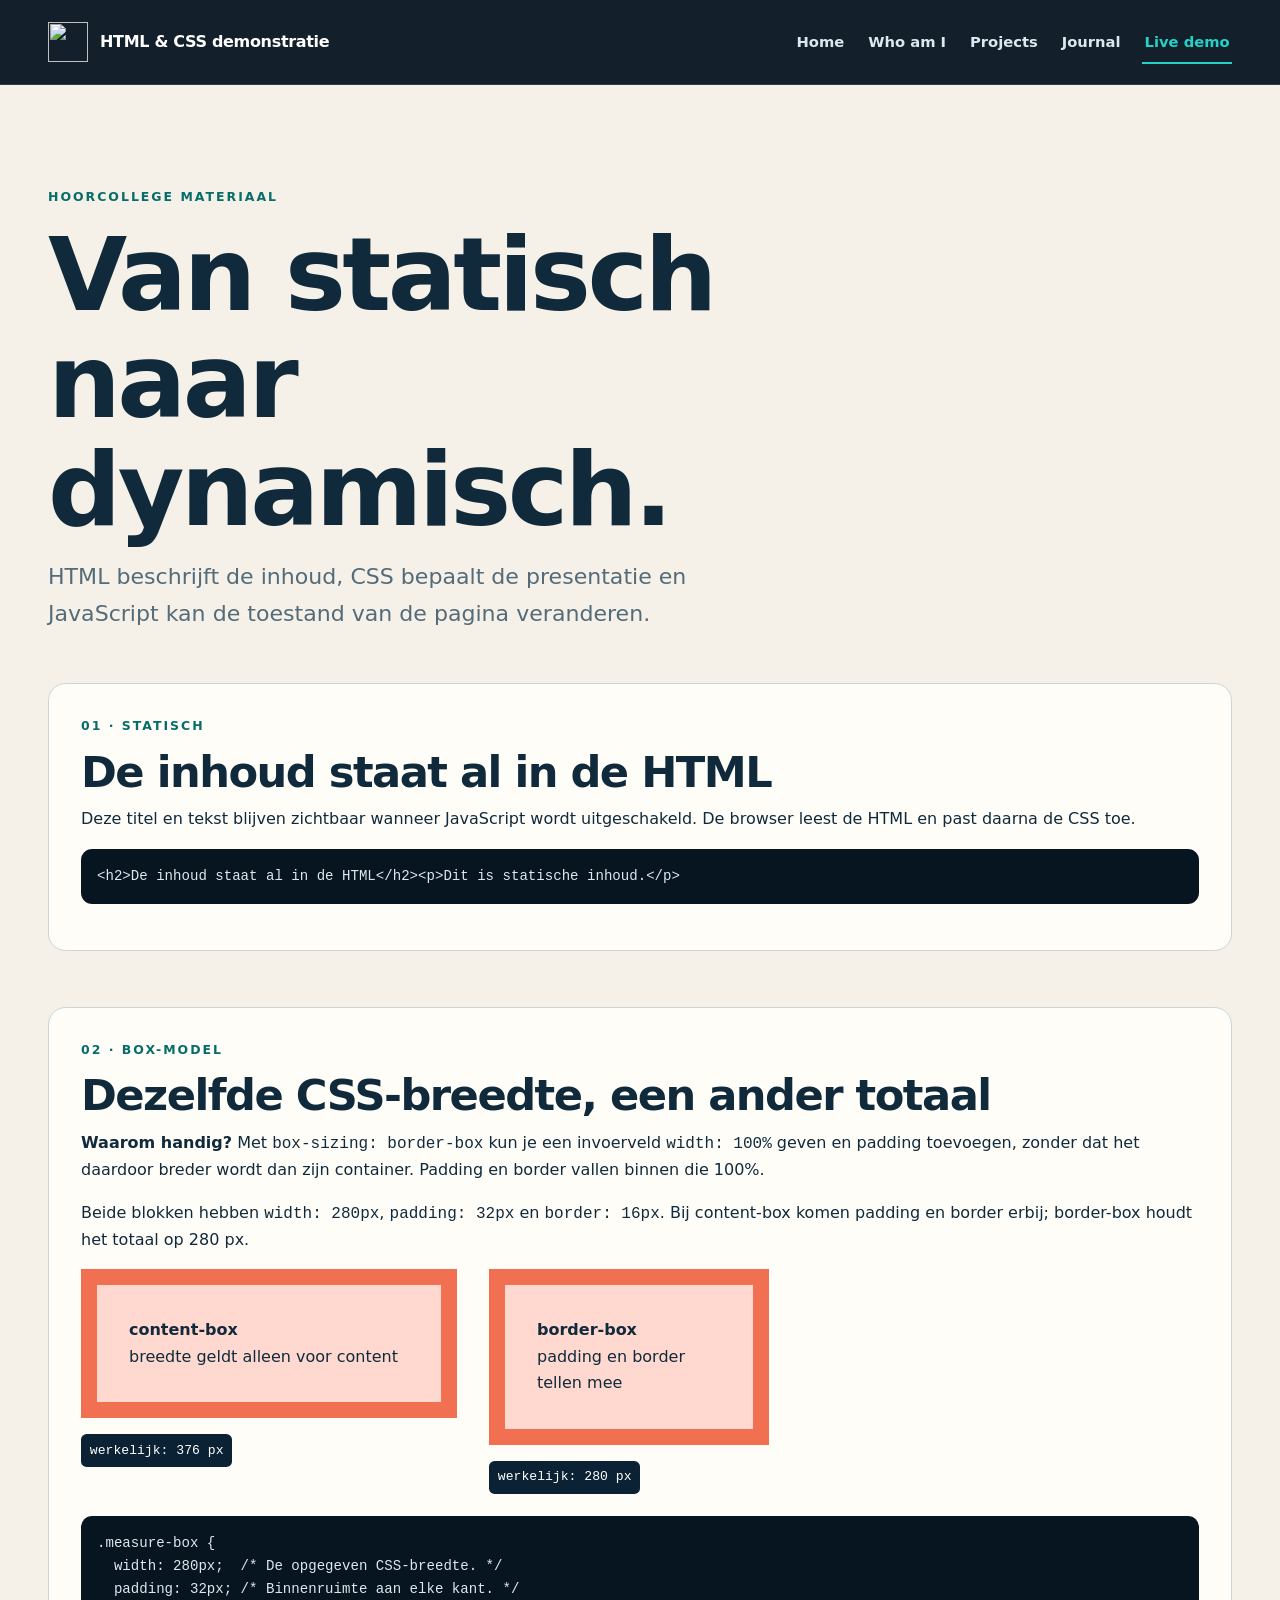
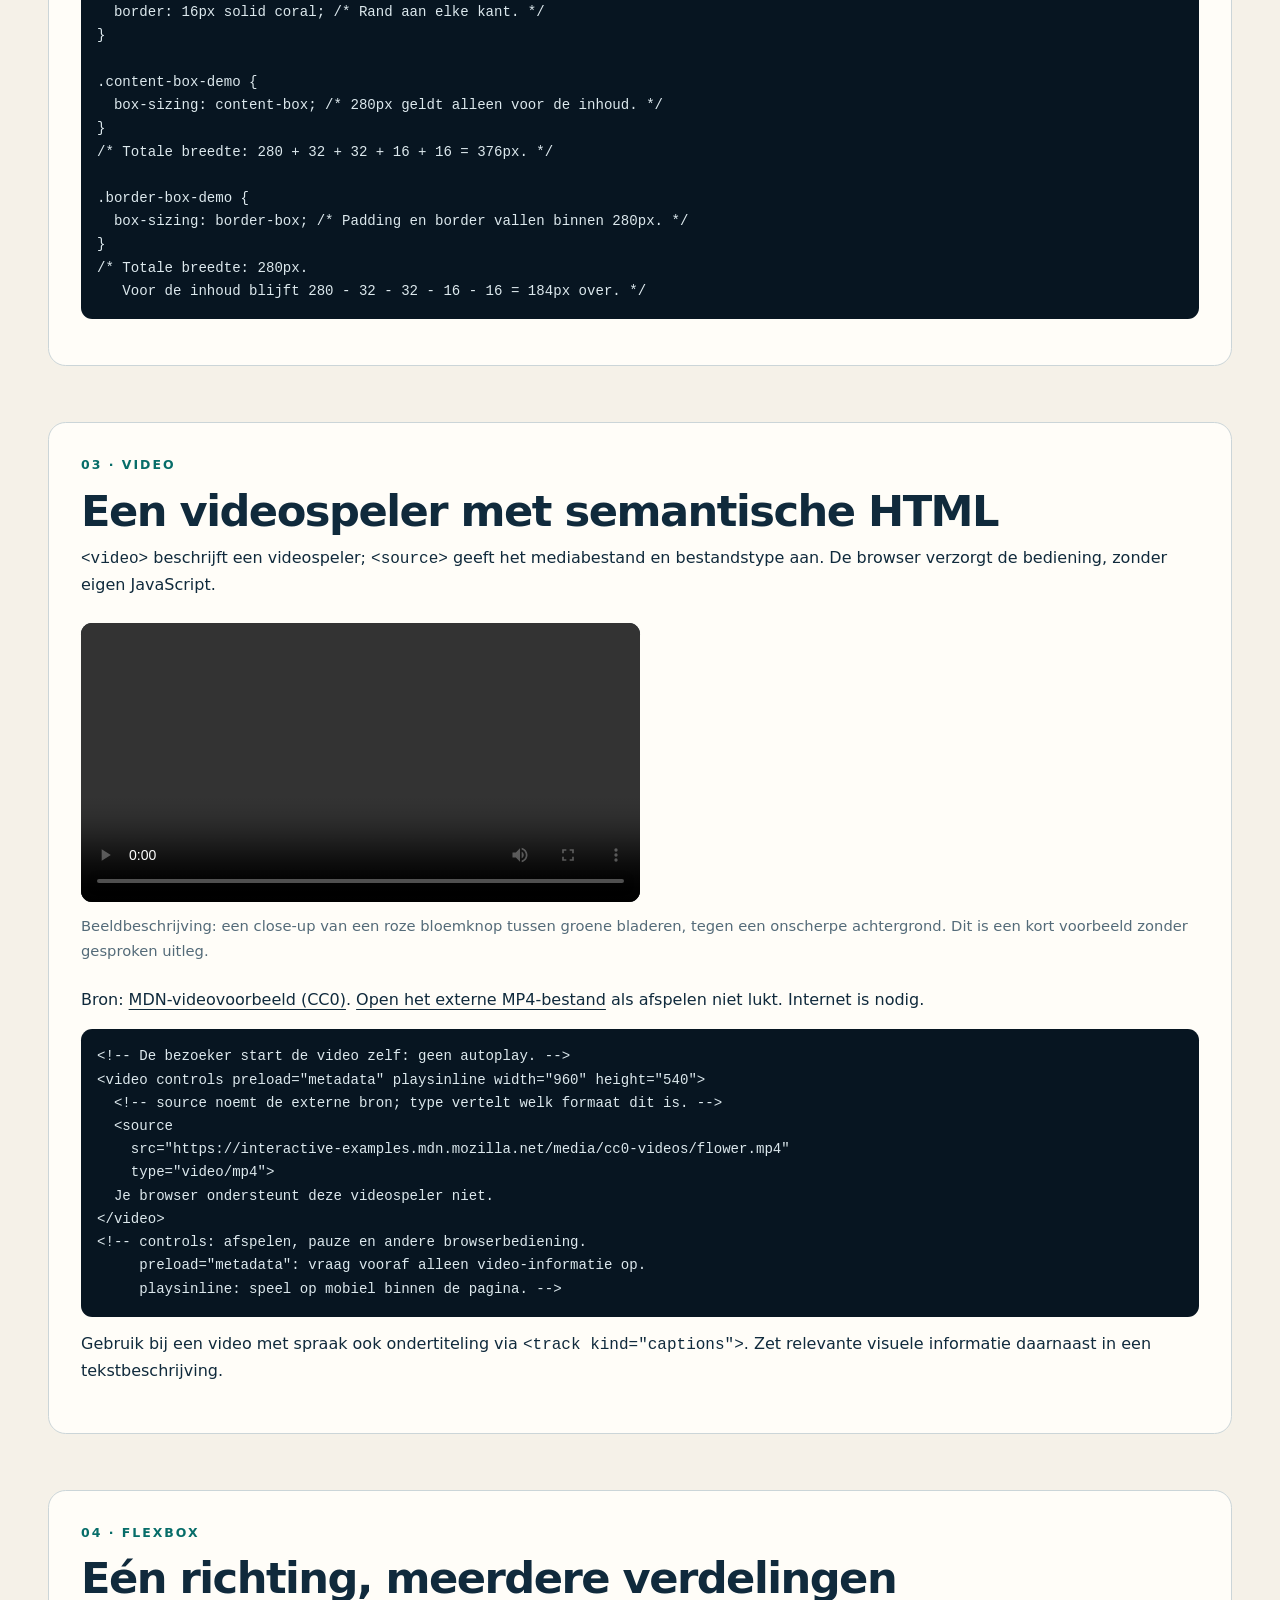
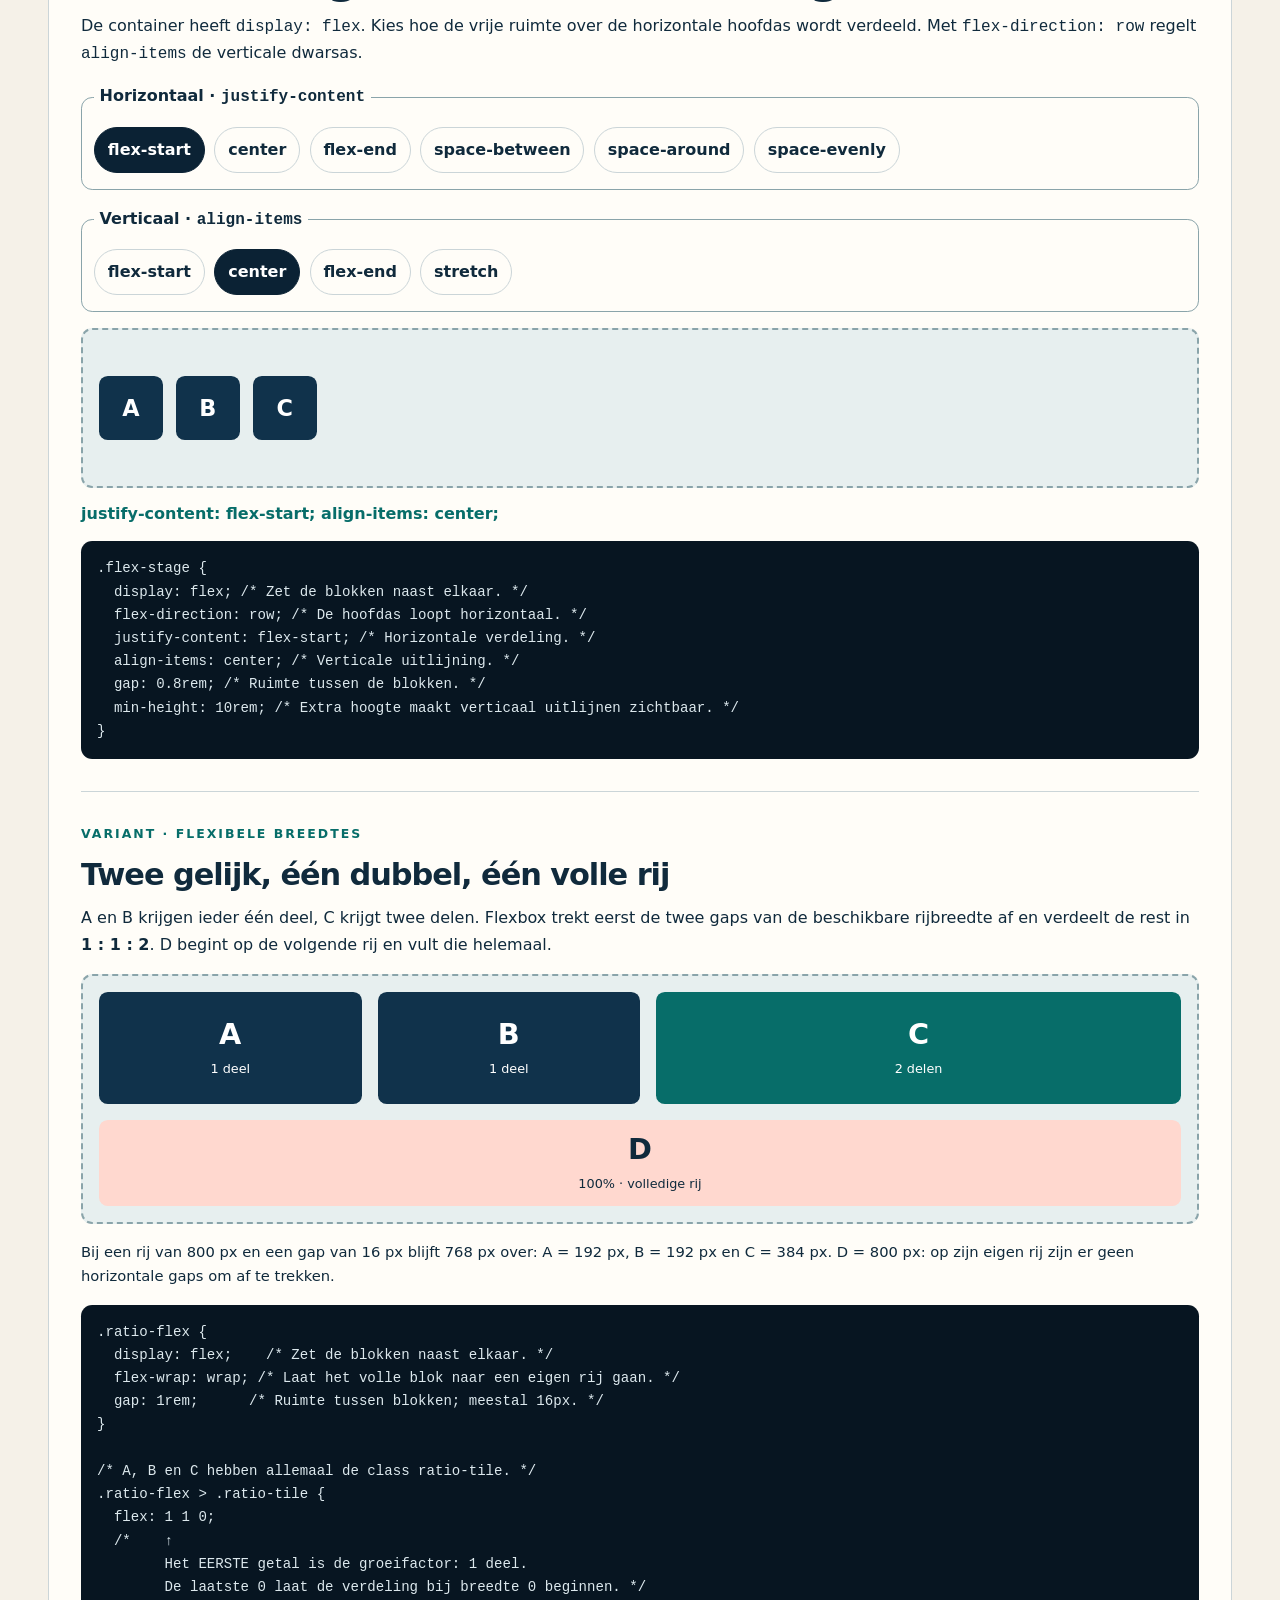
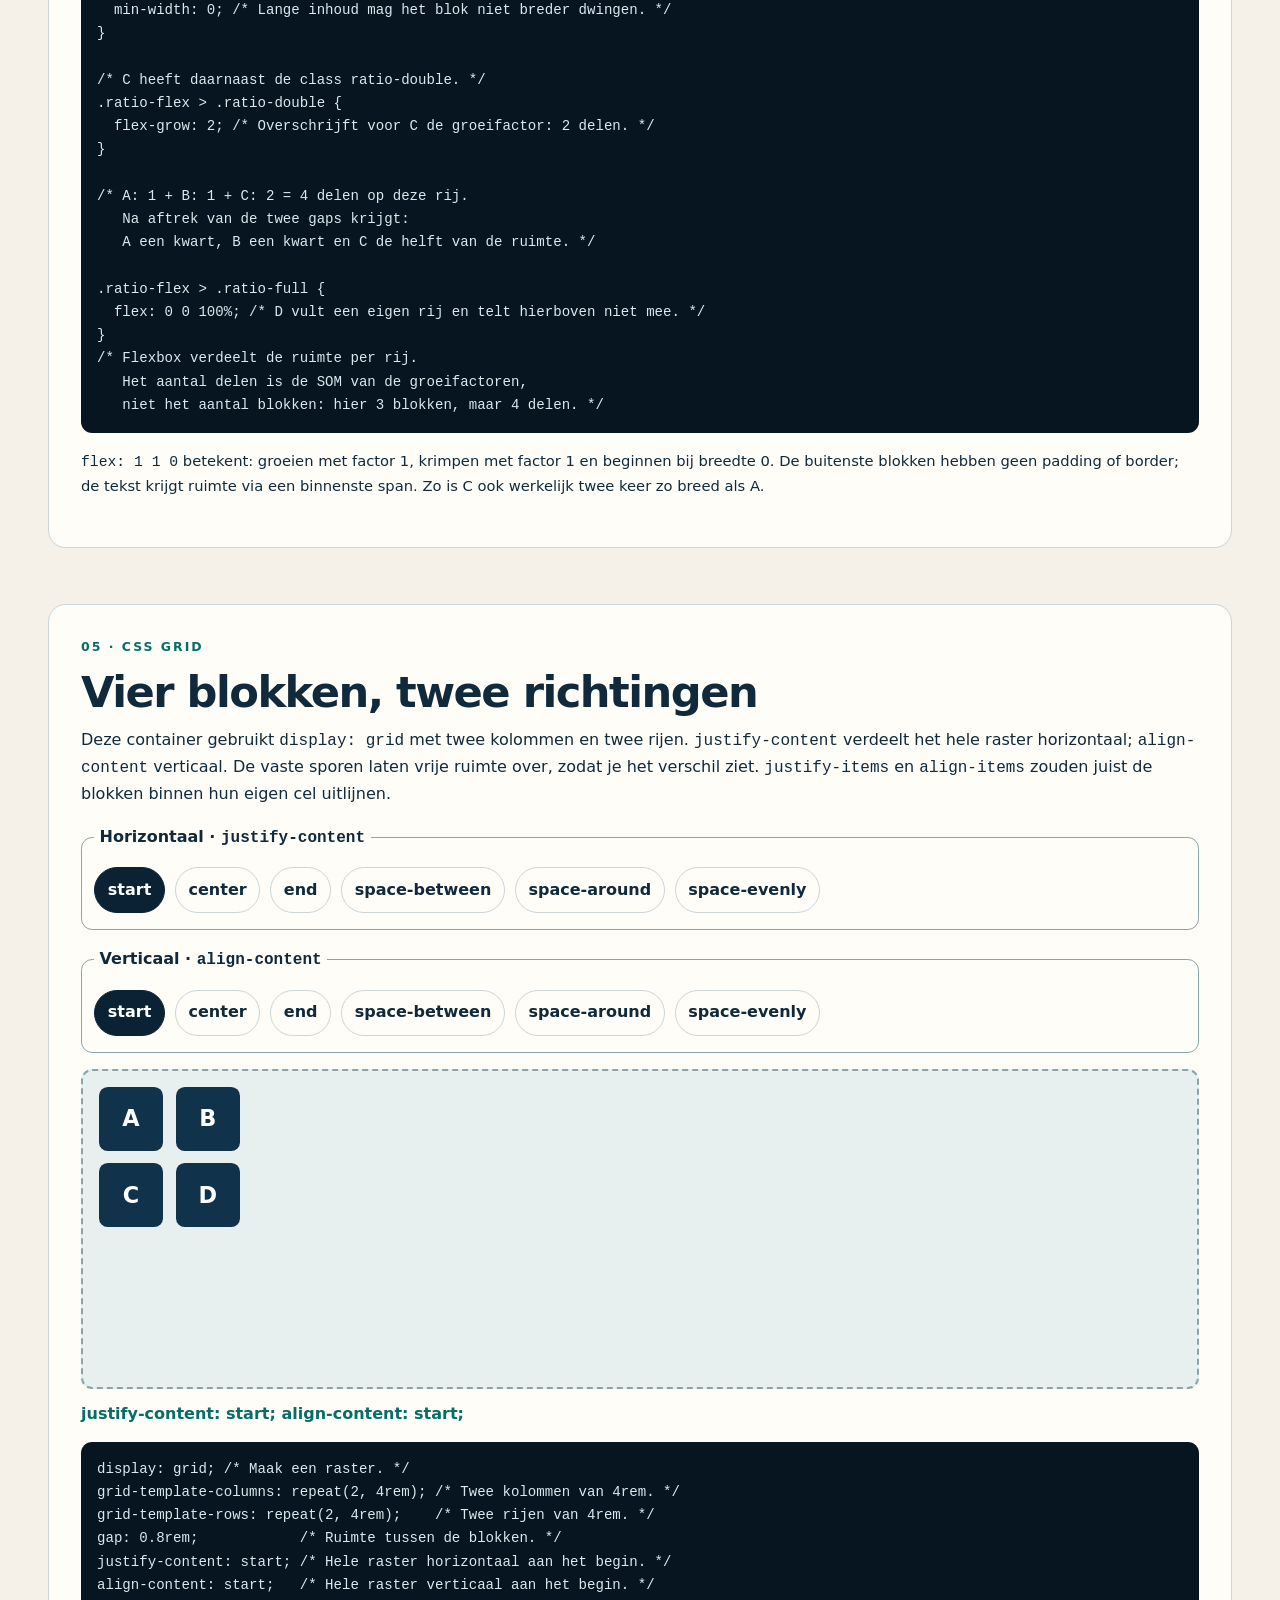
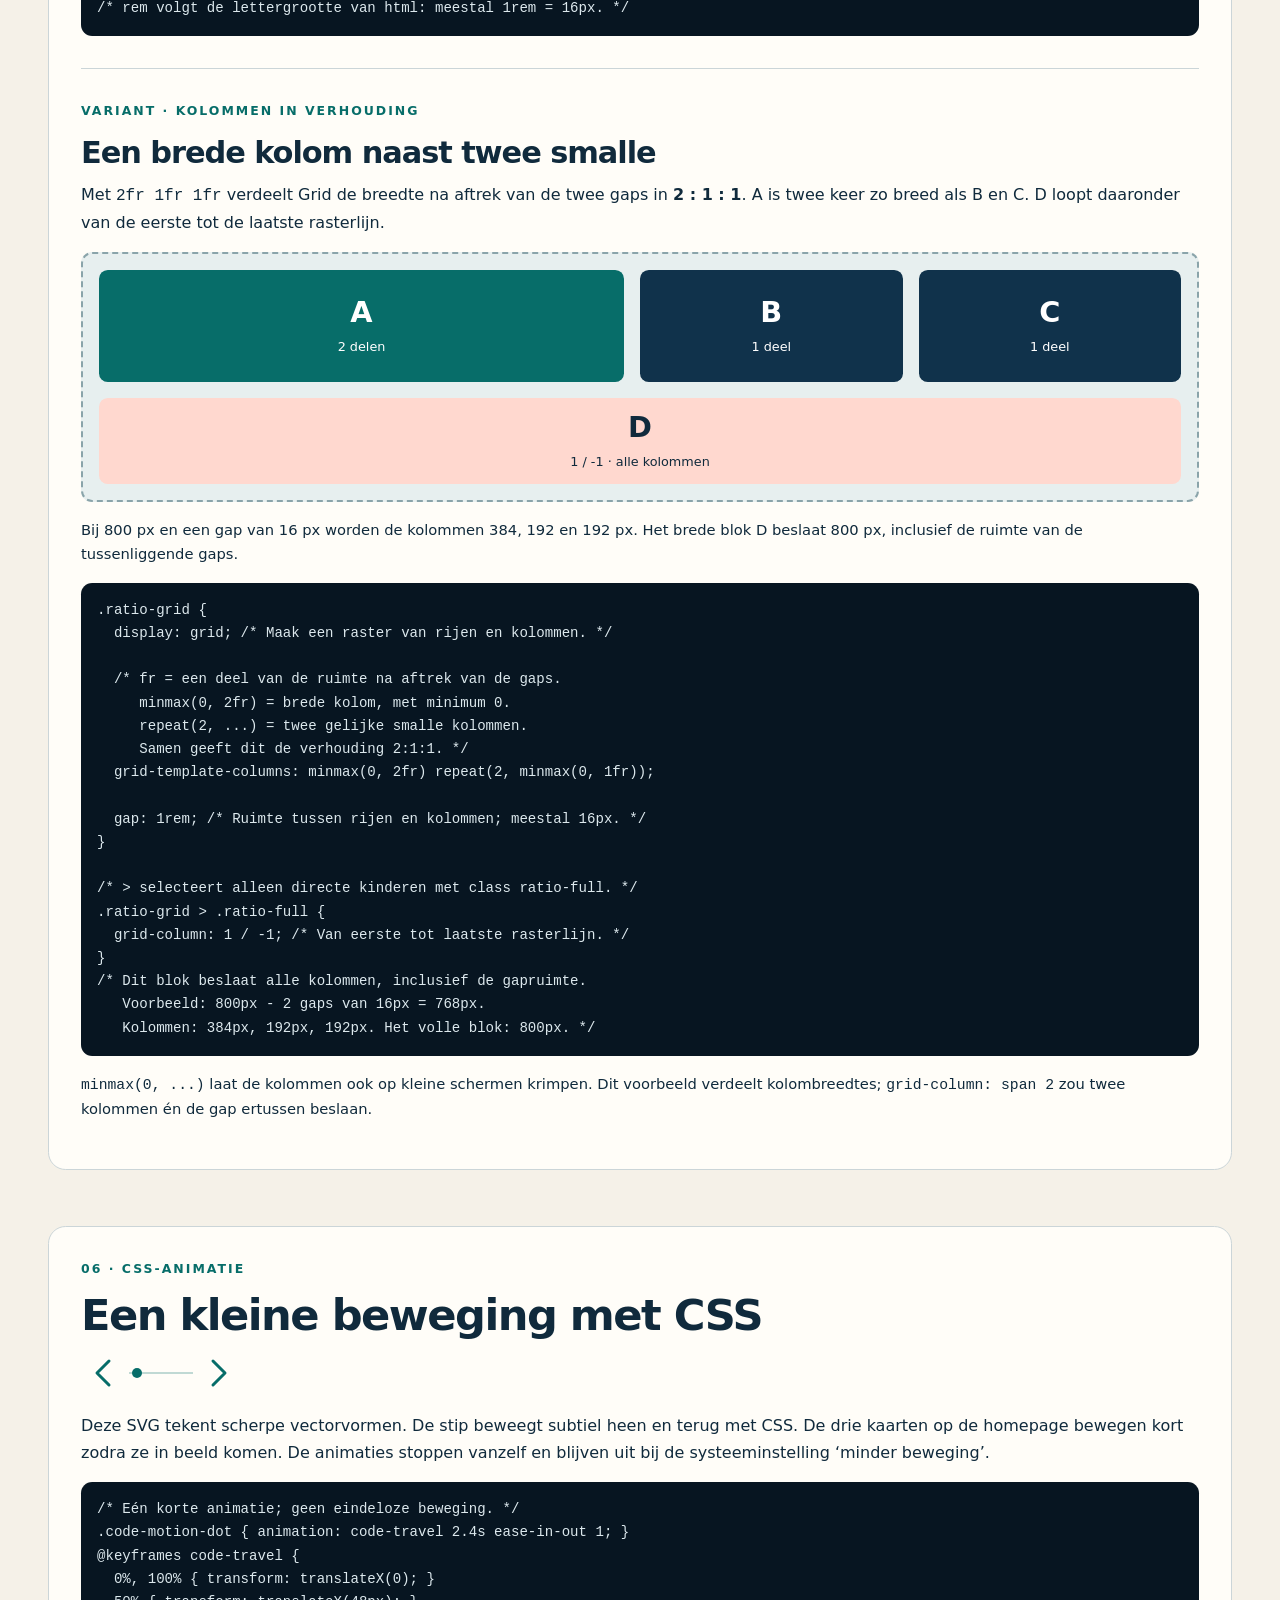
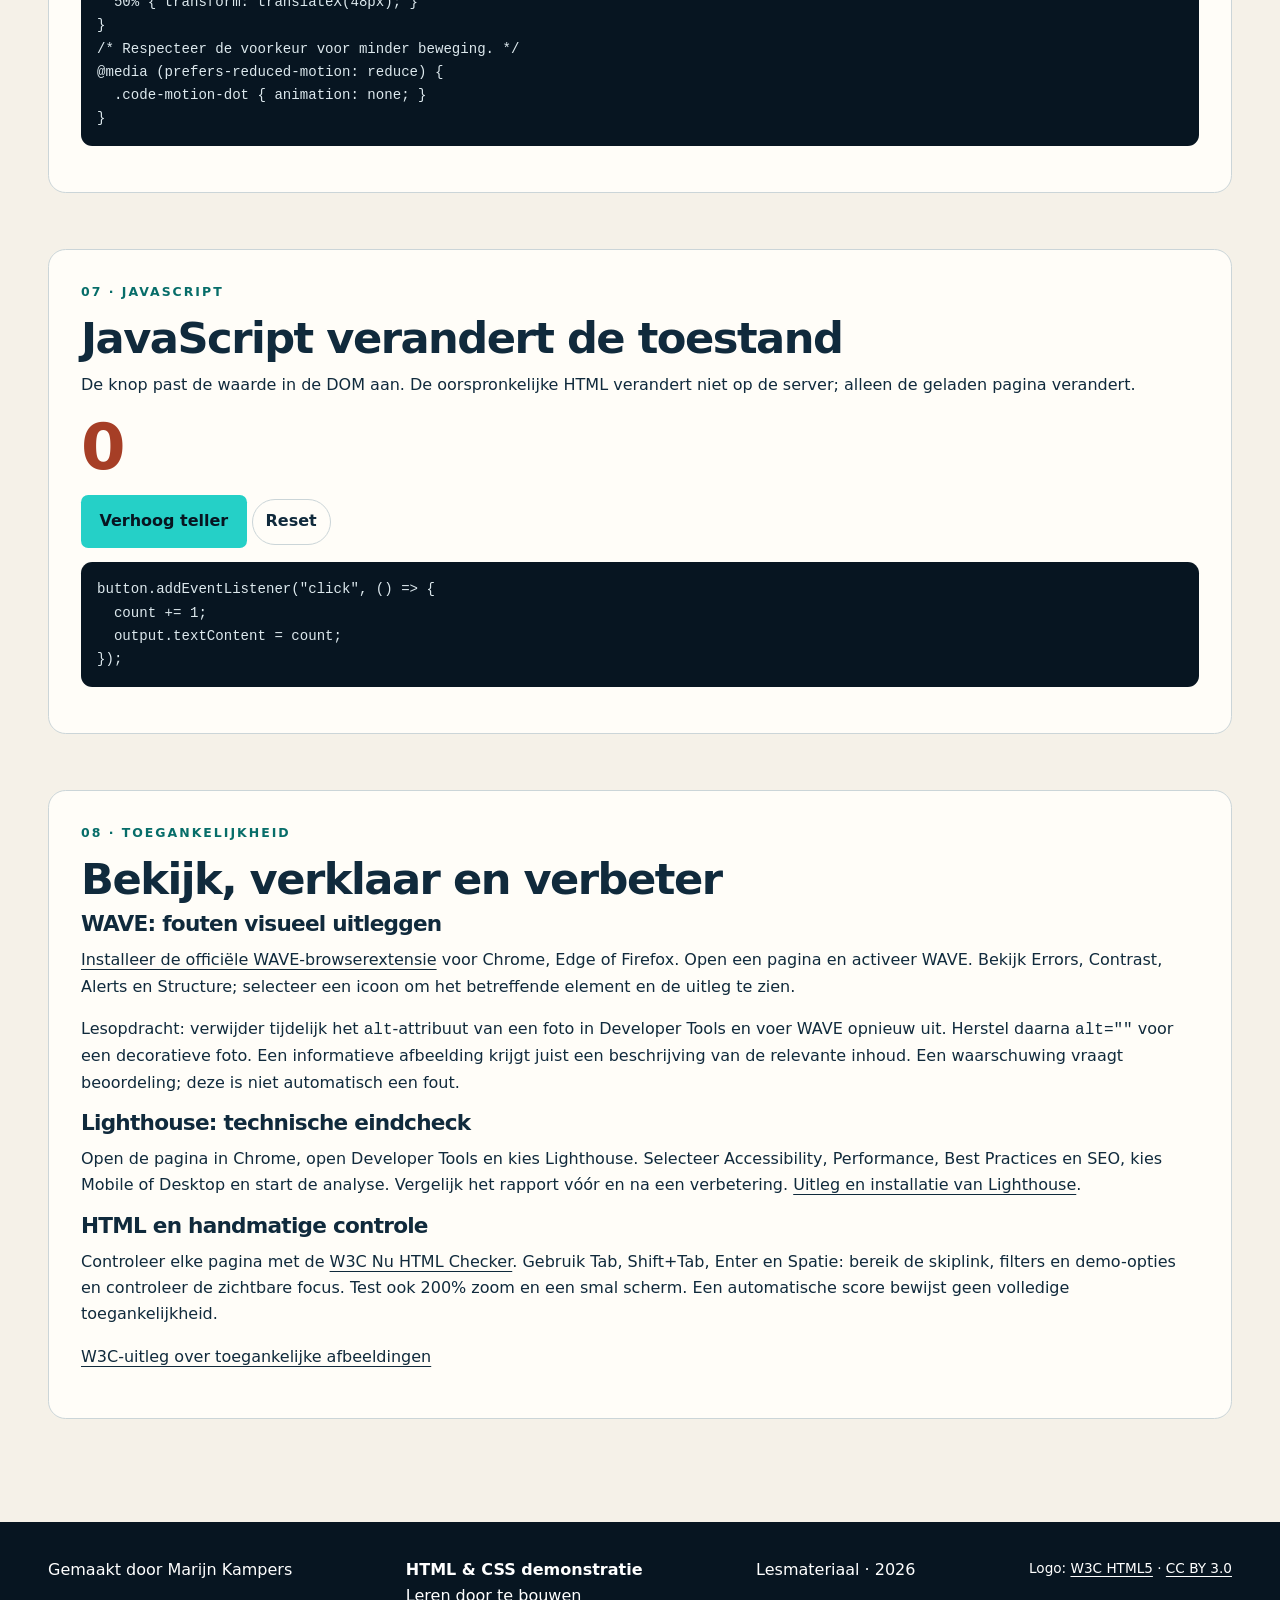
==== commit ce3b0a99: "Kleine update aan live demo video" ====
--- a/demo.html
+++ b/demo.html
@@ -74,28 +74,9 @@
             class="code-sample"
           ><code>&lt;h2&gt;De inhoud staat al in de HTML&lt;/h2&gt;&lt;p&gt;Dit is statische inhoud.&lt;/p&gt;</code></pre>
         </section>
-        <section class="demo-panel" aria-labelledby="animatie">
-  <p class="eyebrow">02 · CSS-animatie</p><h2 id="animatie">Een kleine beweging met CSS</h2>
-  <!-- Decoratieve SVG: vectorvormen blijven scherp; CSS animeert alleen de stip. -->
-<svg class="code-motion" viewBox="0 0 160 48" width="160" height="48" aria-hidden="true" focusable="false">
-  <path d="m28 12-12 12 12 12m104-24 12 12-12 12" fill="none" stroke="currentColor" stroke-width="3" stroke-linecap="round" stroke-linejoin="round"/>
-  <path d="M48 24h64" fill="none" stroke="currentColor" stroke-opacity=".25" stroke-width="2"/>
-  <circle class="code-motion-dot" cx="56" cy="24" r="5" fill="currentColor"/>
-</svg>
-  <p>Deze SVG tekent scherpe vectorvormen. De stip beweegt subtiel heen en terug met CSS. De drie kaarten op de homepage bewegen kort zodra ze in beeld komen. De animaties stoppen vanzelf en blijven uit bij de systeeminstelling ‘minder beweging’.</p>
-  <pre class="code-sample"><code>/* Eén korte animatie; geen eindeloze beweging. */
-.code-motion-dot { animation: code-travel 2.4s ease-in-out 1; }
-@keyframes code-travel {
-  0%, 100% { transform: translateX(0); }
-  50% { transform: translateX(48px); }
-}
-/* Respecteer de voorkeur voor minder beweging. */
-@media (prefers-reduced-motion: reduce) {
-  .code-motion-dot { animation: none; }
-}</code></pre>
-</section>
+        
         <section class="demo-panel" aria-labelledby="boxmodel">
-          <p class="eyebrow">03 · Box-model</p>
+          <p class="eyebrow">02 · Box-model</p>
           <h2 id="boxmodel">Dezelfde CSS-breedte, een ander totaal</h2>
           <p><strong>Waarom handig?</strong> Met <code>box-sizing: border-box</code> kun je een invoerveld <code>width: 100%</code> geven en padding toevoegen, zonder dat het daardoor breder wordt dan zijn container. Padding en border vallen binnen die 100%.</p>
           <p>
@@ -142,7 +123,7 @@
    Voor de inhoud blijft 280 - 32 - 32 - 16 - 16 = 184px over. */</code></pre>
         </section>
         <section class="demo-panel" aria-labelledby="video">
-  <p class="eyebrow">04 · Video</p><h2 id="video">Een videospeler met semantische HTML</h2>
+  <p class="eyebrow">03 · Video</p><h2 id="video">Een videospeler met semantische HTML</h2>
   <p><code>&lt;video&gt;</code> beschrijft een videospeler; <code>&lt;source&gt;</code> geeft het mediabestand en bestandstype aan. De browser verzorgt de bediening, zonder eigen JavaScript.</p>
   <figure class="video-example">
     <!-- controls toont bediening; metadata beperkt vooraf laden; playsinline speelt binnen de pagina op mobiel. -->
@@ -167,7 +148,7 @@
   <p>Gebruik bij een video met spraak ook ondertiteling via <code>&lt;track kind="captions"&gt;</code>. Zet relevante visuele informatie daarnaast in een tekstbeschrijving.</p>
 </section>
         <section class="demo-panel" aria-labelledby="flexbox">
-          <p class="eyebrow">05 · Flexbox</p>
+          <p class="eyebrow">04 · Flexbox</p>
           <h2 id="flexbox">Eén richting, meerdere verdelingen</h2>
           <p>
             De container heeft <code>display: flex</code>. Kies hoe de vrije
@@ -361,7 +342,7 @@
           </section>
         </section>
         <section class="demo-panel" aria-labelledby="grid">
-          <p class="eyebrow">06 · CSS Grid</p>
+          <p class="eyebrow">05 · CSS Grid</p>
           <h2 id="grid">Vier blokken, twee richtingen</h2>
           <p>
             Deze container gebruikt <code>display: grid</code> met twee kolommen
@@ -565,6 +546,26 @@
             <p class="ratio-note"><code>minmax(0, ...)</code> laat de kolommen ook op kleine schermen krimpen. Dit voorbeeld verdeelt kolombreedtes; <code>grid-column: span 2</code> zou twee kolommen én de gap ertussen beslaan.</p>
           </section>
         </section>
+        <section class="demo-panel" aria-labelledby="animatie">
+  <p class="eyebrow">06 · CSS-animatie</p><h2 id="animatie">Een kleine beweging met CSS</h2>
+  <!-- Decoratieve SVG: vectorvormen blijven scherp; CSS animeert alleen de stip. -->
+<svg class="code-motion" viewBox="0 0 160 48" width="160" height="48" aria-hidden="true" focusable="false">
+  <path d="m28 12-12 12 12 12m104-24 12 12-12 12" fill="none" stroke="currentColor" stroke-width="3" stroke-linecap="round" stroke-linejoin="round"/>
+  <path d="M48 24h64" fill="none" stroke="currentColor" stroke-opacity=".25" stroke-width="2"/>
+  <circle class="code-motion-dot" cx="56" cy="24" r="5" fill="currentColor"/>
+</svg>
+  <p>Deze SVG tekent scherpe vectorvormen. De stip beweegt subtiel heen en terug met CSS. De drie kaarten op de homepage bewegen kort zodra ze in beeld komen. De animaties stoppen vanzelf en blijven uit bij de systeeminstelling ‘minder beweging’.</p>
+  <pre class="code-sample"><code>/* Eén korte animatie; geen eindeloze beweging. */
+.code-motion-dot { animation: code-travel 2.4s ease-in-out 1; }
+@keyframes code-travel {
+  0%, 100% { transform: translateX(0); }
+  50% { transform: translateX(48px); }
+}
+/* Respecteer de voorkeur voor minder beweging. */
+@media (prefers-reduced-motion: reduce) {
+  .code-motion-dot { animation: none; }
+}</code></pre>
+</section>
         <section class="demo-panel" aria-labelledby="dynamisch">
           <p class="eyebrow">07 · JavaScript</p>
           <h2 id="dynamisch">JavaScript verandert de toestand</h2>
--- a/css/style.css
+++ b/css/style.css
@@ -841,7 +841,7 @@
 @keyframes code-travel { 0%, 100% { transform: translateX(0); } 50% { transform: translateX(48px); } }
 /* De video past zich aan de container aan en behoudt zijn beeldverhouding. */
 .video-example { margin: 1.5rem 0; }
-.video-example video { display: block; width: 100%; height: auto; border-radius: .7rem; background: var(--navy-950); }
+.video-example video { display: block; width: 50%; height: auto; border-radius: .7rem; background: var(--navy-950); }
 .video-example figcaption { margin-top: .75rem; color: var(--muted); font-size: .92rem; }
 video:focus-visible { outline: 3px solid var(--coral); outline-offset: 4px; }
 /* Geen automatische beweging wanneer de gebruiker dat liever niet heeft. */
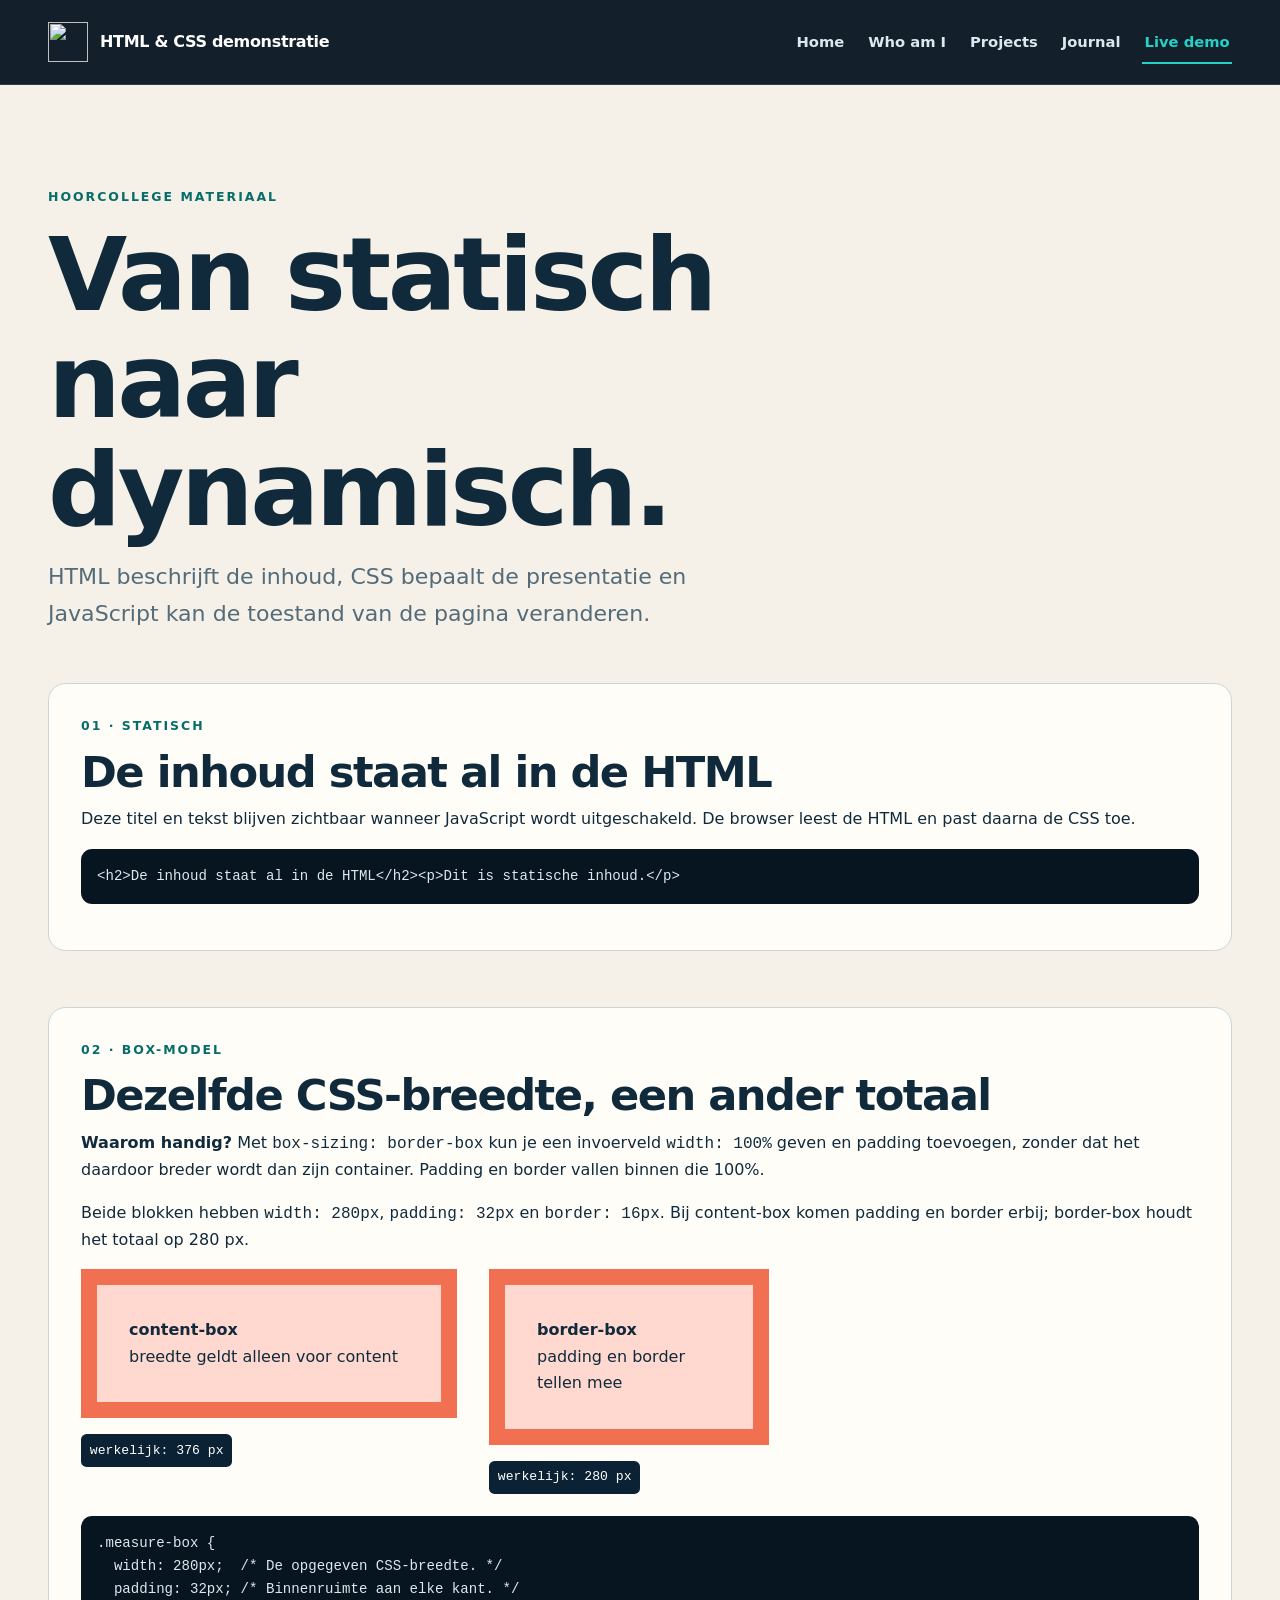
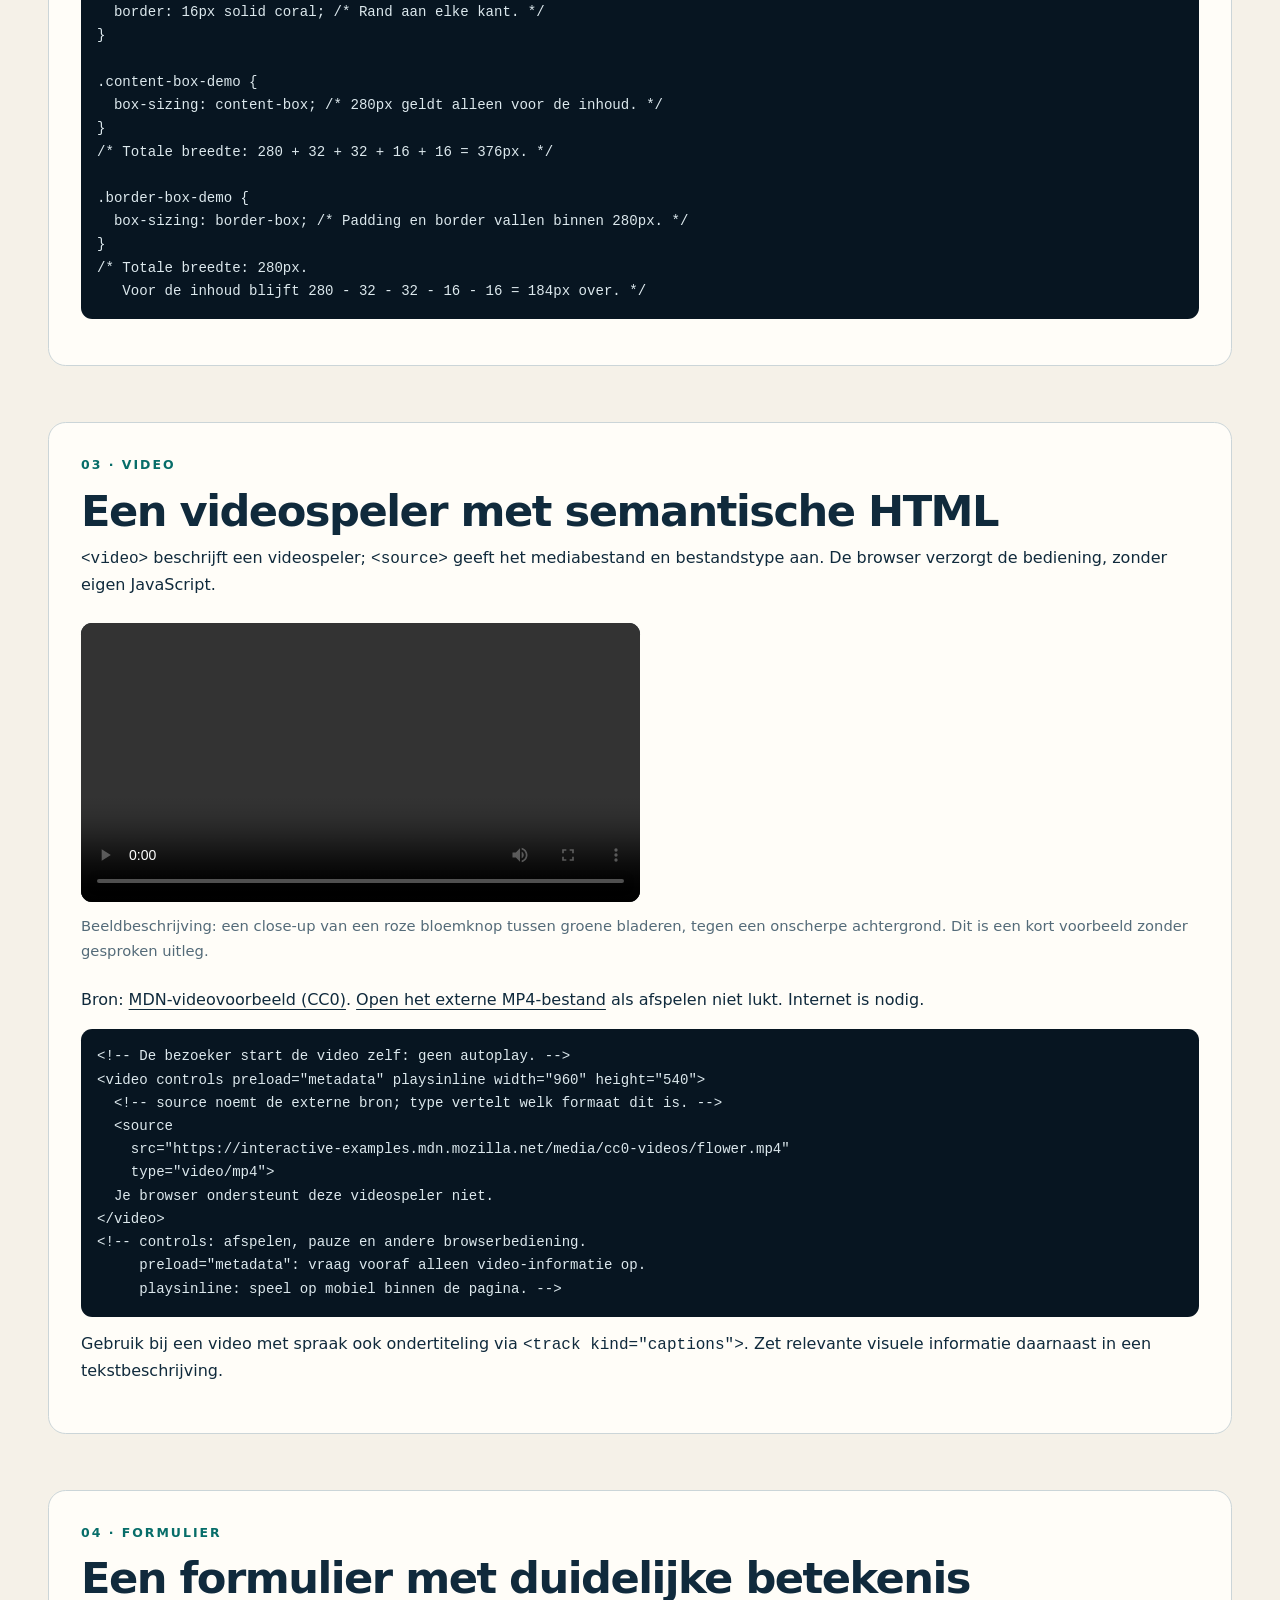
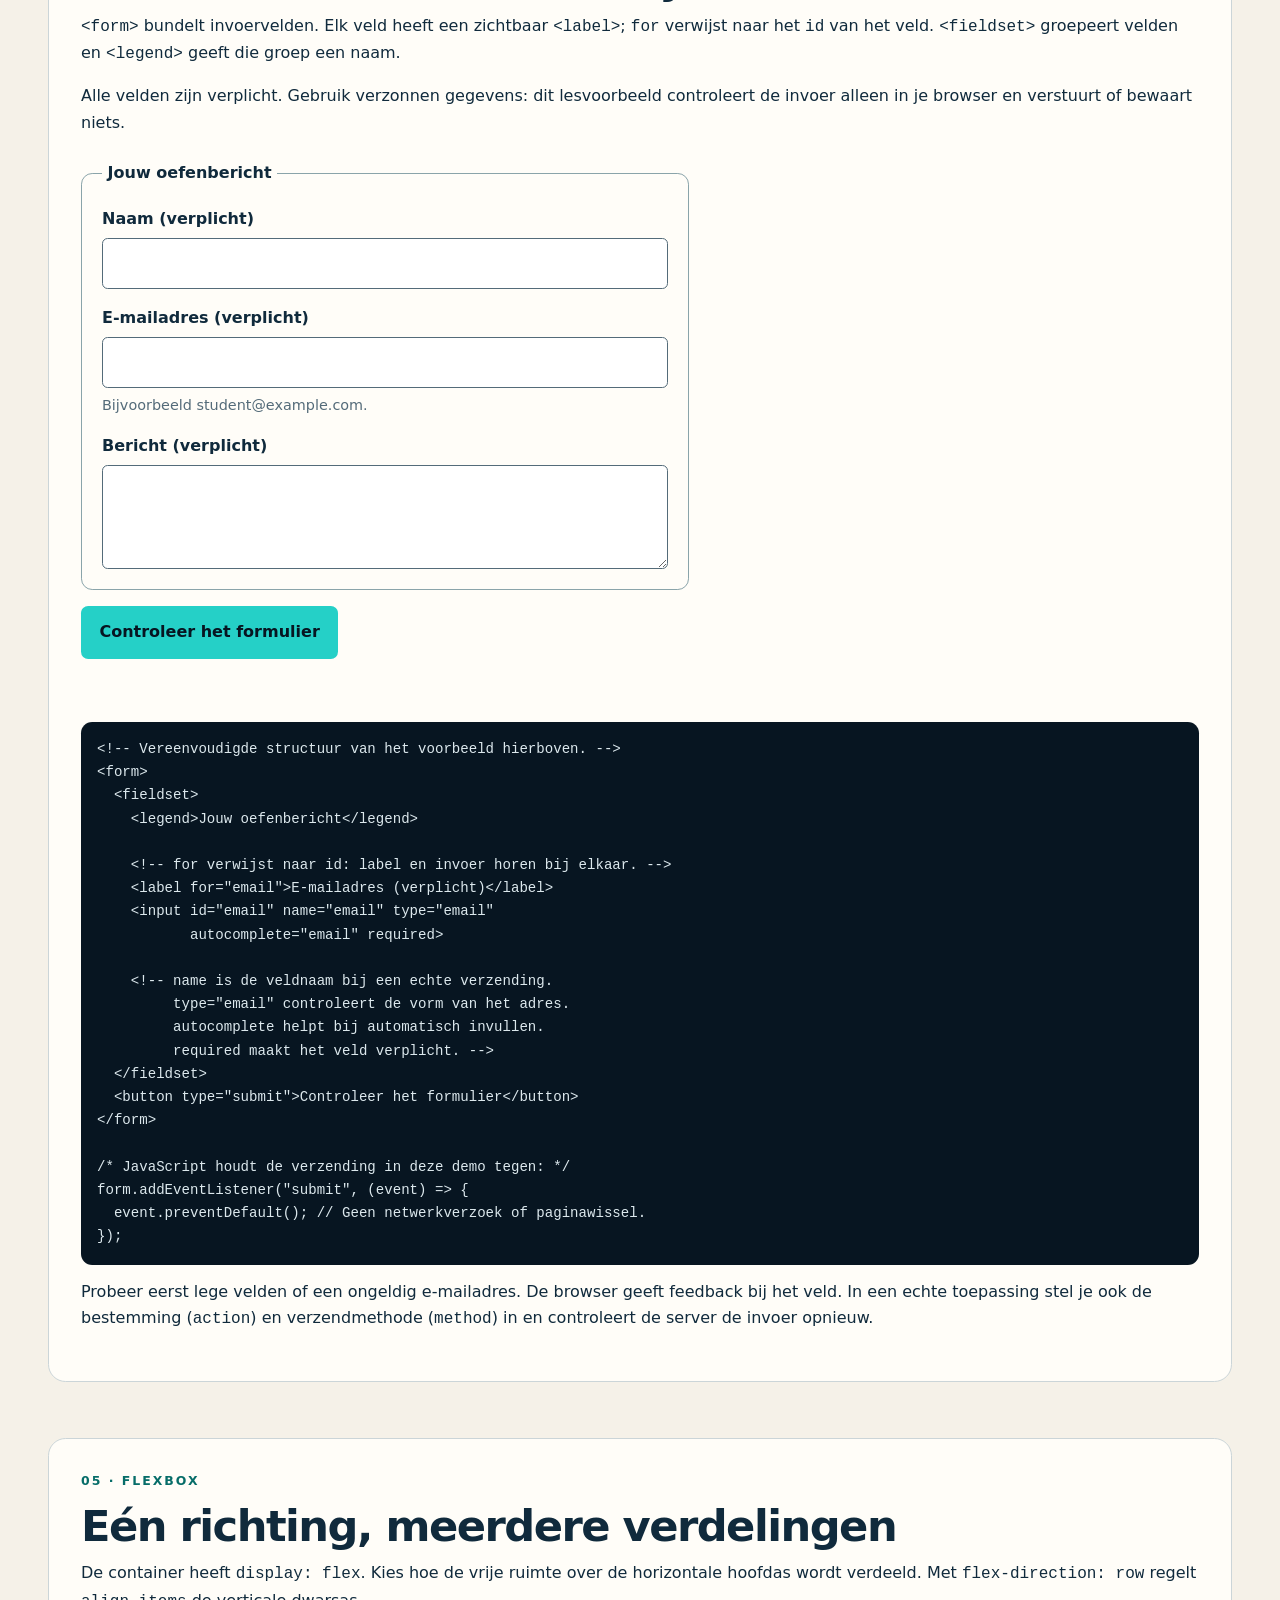
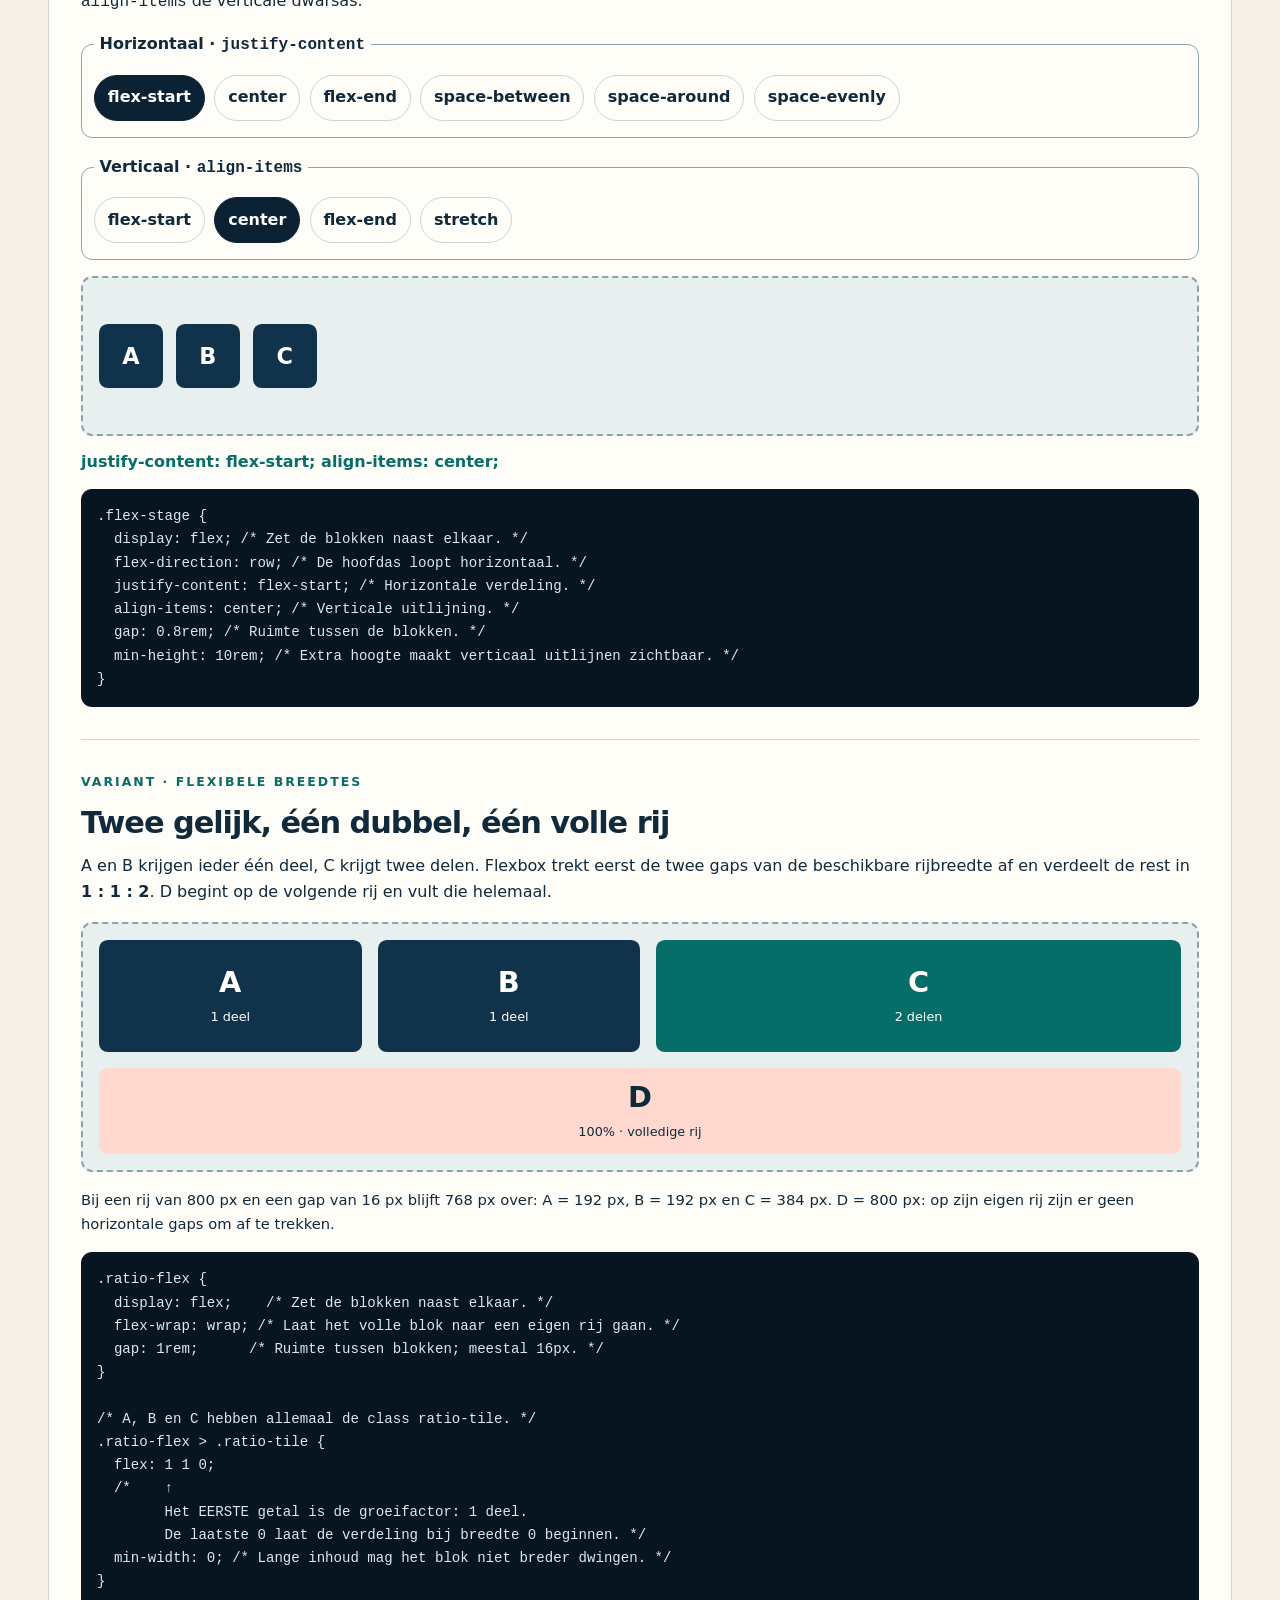
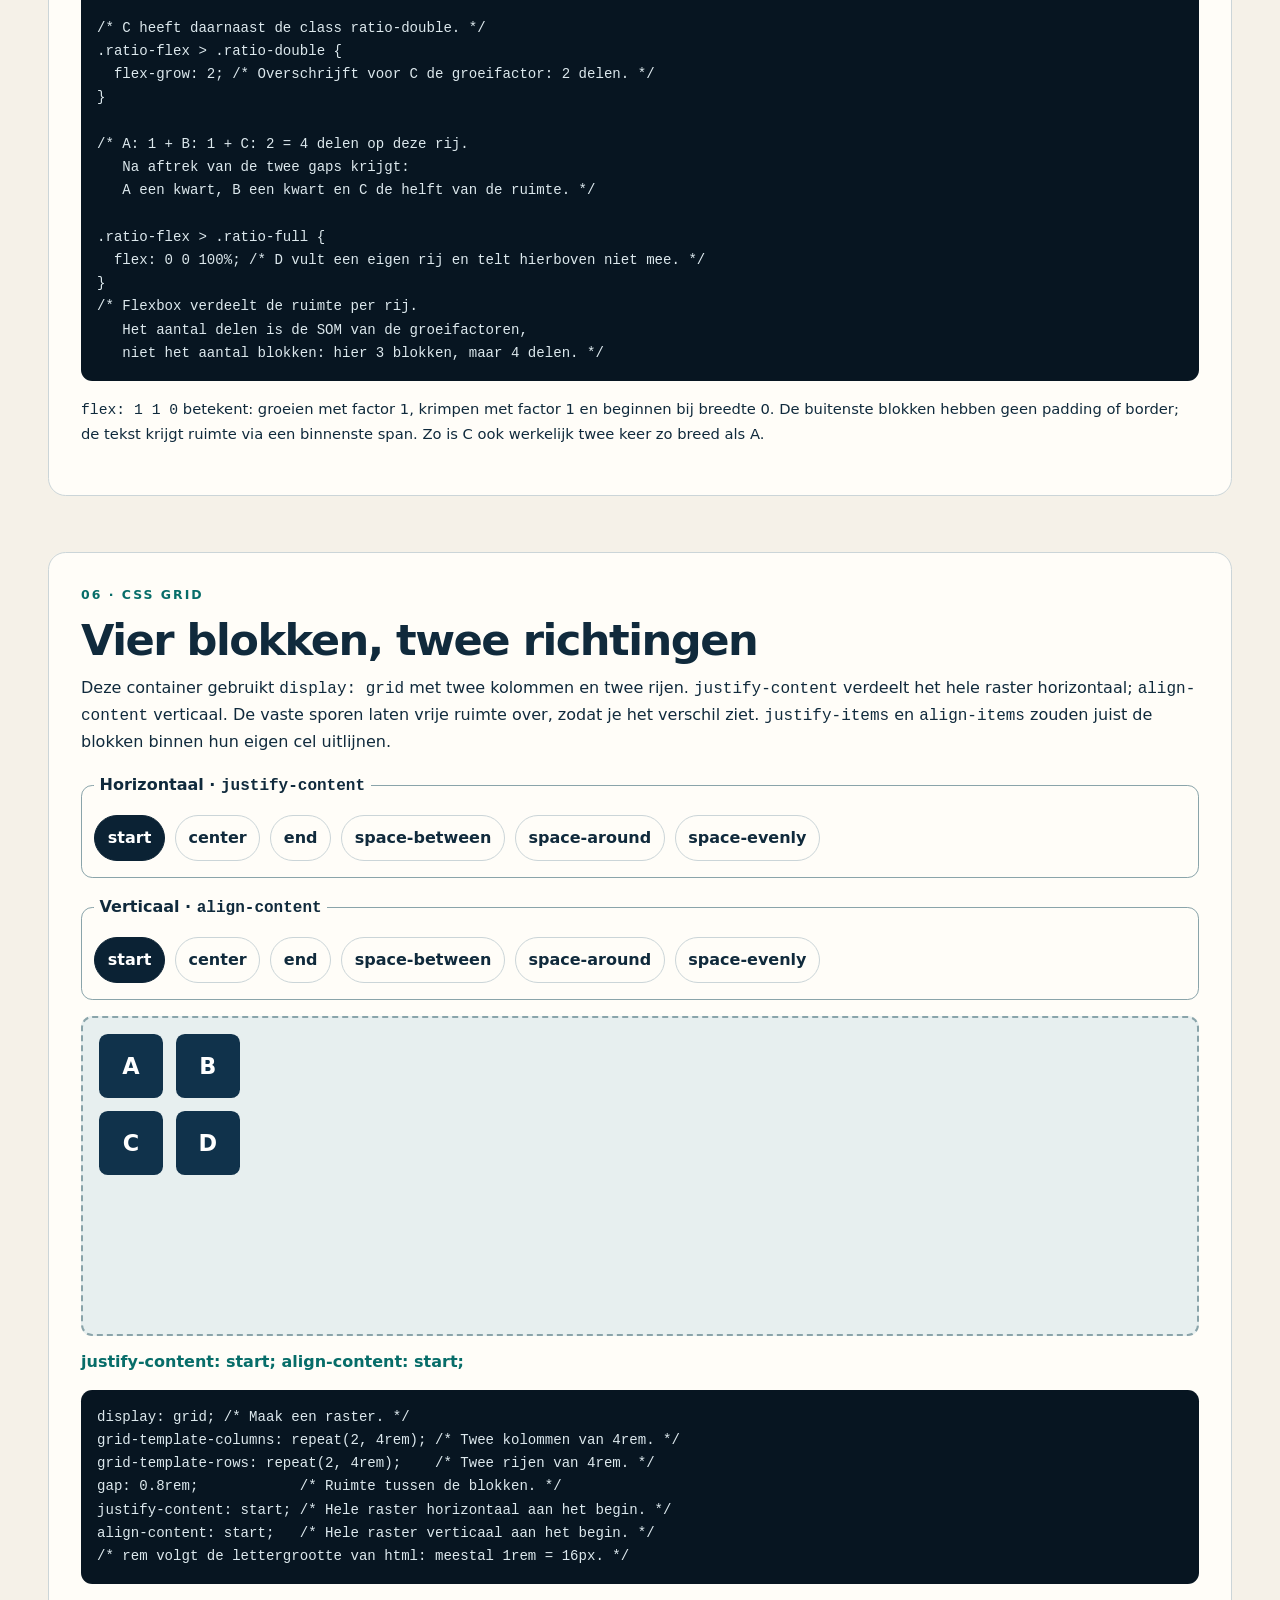
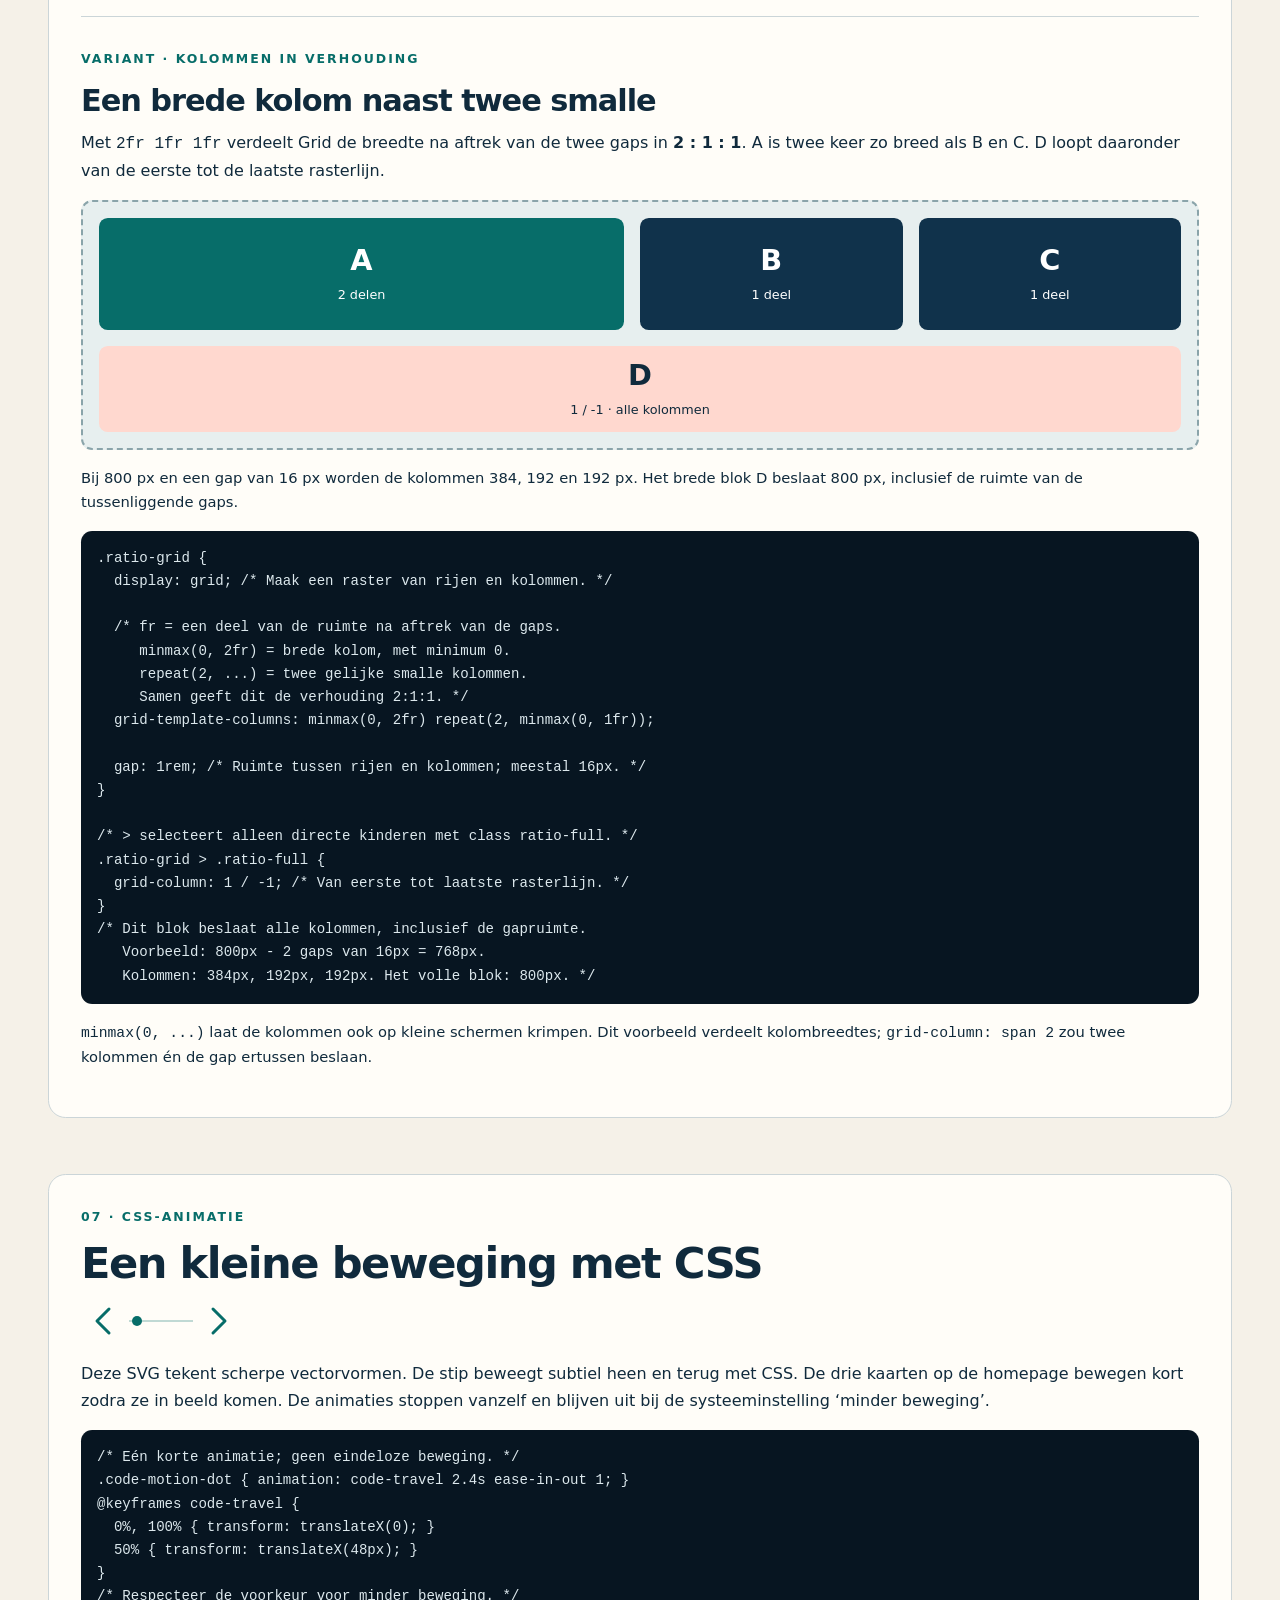
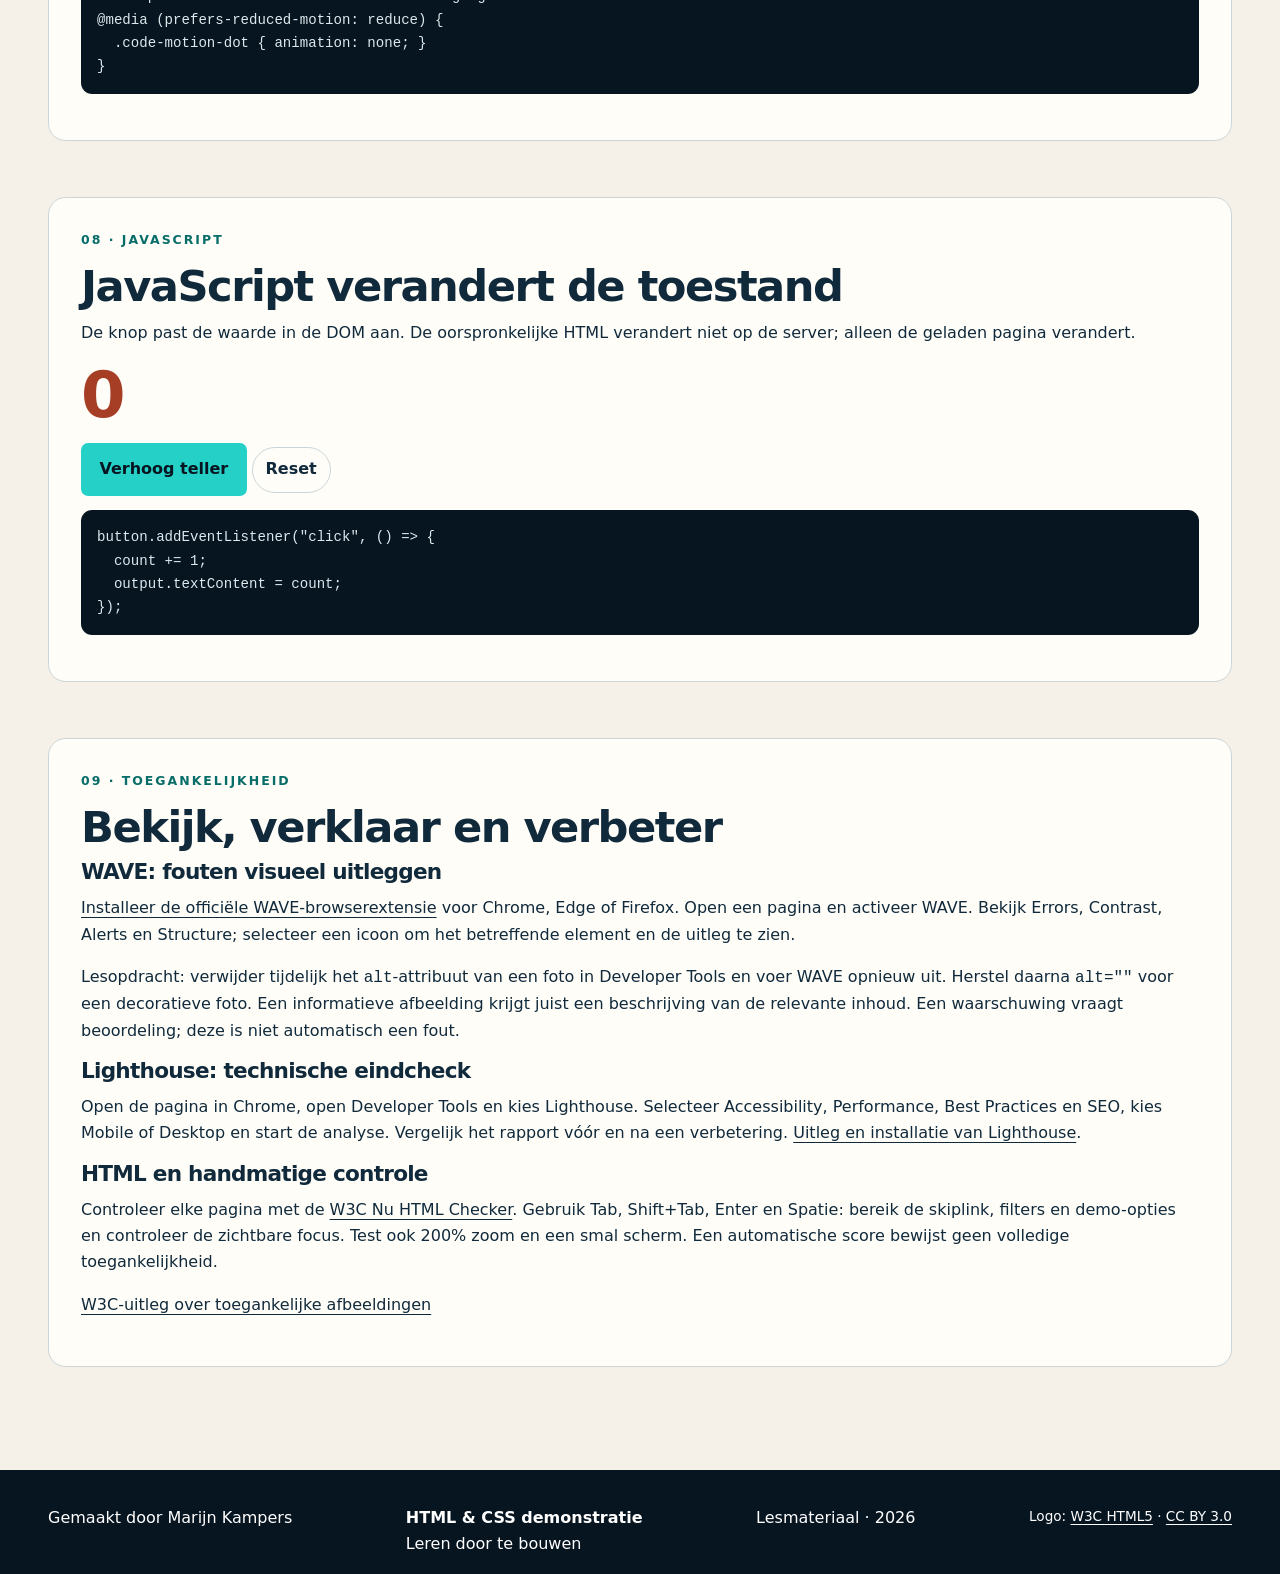
==== commit 5d4accf9: "Verwerk in de live demo een formulier update" ====
--- a/demo.html
+++ b/demo.html
@@ -147,8 +147,62 @@
      playsinline: speel op mobiel binnen de pagina. --&gt;</code></pre>
   <p>Gebruik bij een video met spraak ook ondertiteling via <code>&lt;track kind="captions"&gt;</code>. Zet relevante visuele informatie daarnaast in een tekstbeschrijving.</p>
 </section>
+        <section class="demo-panel" aria-labelledby="formulier">
+  <p class="eyebrow">04 · Formulier</p>
+  <h2 id="formulier">Een formulier met duidelijke betekenis</h2>
+  <p><code>&lt;form&gt;</code> bundelt invoervelden. Elk veld heeft een zichtbaar <code>&lt;label&gt;</code>; <code>for</code> verwijst naar het <code>id</code> van het veld. <code>&lt;fieldset&gt;</code> groepeert velden en <code>&lt;legend&gt;</code> geeft die groep een naam.</p>
+  <p id="form-help">Alle velden zijn verplicht. Gebruik verzonnen gegevens: dit lesvoorbeeld controleert de invoer alleen in je browser en verstuurt of bewaart niets.</p>
+  <!-- Zonder JavaScript blijft de knop uitgeschakeld, zodat dit voorbeeld nooit gegevens verstuurt. -->
+  <form id="lesson-form" class="lesson-form" aria-describedby="form-help">
+    <fieldset>
+      <legend>Jouw oefenbericht</legend>
+      <div class="form-field">
+        <!-- for en id koppelen het label aan de invoer; required activeert browservalidatie. -->
+        <label for="lesson-name">Naam (verplicht)</label>
+        <input id="lesson-name" name="name" type="text" autocomplete="name" required>
+      </div>
+      <div class="form-field">
+        <label for="lesson-email">E-mailadres (verplicht)</label>
+        <!-- type=email controleert de vorm; het bewijst niet dat het adres bestaat. -->
+        <input id="lesson-email" name="email" type="email" autocomplete="email" aria-describedby="email-help" required>
+        <p id="email-help" class="field-help">Bijvoorbeeld student@example.com.</p>
+      </div>
+      <div class="form-field">
+        <label for="lesson-message">Bericht (verplicht)</label>
+        <textarea id="lesson-message" name="message" rows="3" required></textarea>
+      </div>
+    </fieldset>
+    <button class="control-button" type="submit" id="form-check" disabled>Controleer het formulier</button>
+    <!-- role=status laat de uitkomst voorlezen zonder de focus te verplaatsen. -->
+    <p id="form-status" class="status" role="status"></p>
+  </form>
+  <noscript><p>Zet JavaScript aan om de oefenknop te gebruiken. De velden en labels blijven zichtbaar.</p></noscript>
+  <pre class="code-sample"><code>&lt;!-- Vereenvoudigde structuur van het voorbeeld hierboven. --&gt;
+&lt;form&gt;
+  &lt;fieldset&gt;
+    &lt;legend&gt;Jouw oefenbericht&lt;/legend&gt;
+
+    &lt;!-- for verwijst naar id: label en invoer horen bij elkaar. --&gt;
+    &lt;label for="email"&gt;E-mailadres (verplicht)&lt;/label&gt;
+    &lt;input id="email" name="email" type="email"
+           autocomplete="email" required&gt;
+
+    &lt;!-- name is de veldnaam bij een echte verzending.
+         type="email" controleert de vorm van het adres.
+         autocomplete helpt bij automatisch invullen.
+         required maakt het veld verplicht. --&gt;
+  &lt;/fieldset&gt;
+  &lt;button type="submit"&gt;Controleer het formulier&lt;/button&gt;
+&lt;/form&gt;
+
+/* JavaScript houdt de verzending in deze demo tegen: */
+form.addEventListener("submit", (event) =&gt; {
+  event.preventDefault(); // Geen netwerkverzoek of paginawissel.
+});</code></pre>
+  <p>Probeer eerst lege velden of een ongeldig e-mailadres. De browser geeft feedback bij het veld. In een echte toepassing stel je ook de bestemming (<code>action</code>) en verzendmethode (<code>method</code>) in en controleert de server de invoer opnieuw.</p>
+</section>
         <section class="demo-panel" aria-labelledby="flexbox">
-          <p class="eyebrow">04 · Flexbox</p>
+          <p class="eyebrow">05 · Flexbox</p>
           <h2 id="flexbox">Eén richting, meerdere verdelingen</h2>
           <p>
             De container heeft <code>display: flex</code>. Kies hoe de vrije
@@ -342,7 +396,7 @@
           </section>
         </section>
         <section class="demo-panel" aria-labelledby="grid">
-          <p class="eyebrow">05 · CSS Grid</p>
+          <p class="eyebrow">06 · CSS Grid</p>
           <h2 id="grid">Vier blokken, twee richtingen</h2>
           <p>
             Deze container gebruikt <code>display: grid</code> met twee kolommen
@@ -547,7 +601,7 @@
           </section>
         </section>
         <section class="demo-panel" aria-labelledby="animatie">
-  <p class="eyebrow">06 · CSS-animatie</p><h2 id="animatie">Een kleine beweging met CSS</h2>
+  <p class="eyebrow">07 · CSS-animatie</p><h2 id="animatie">Een kleine beweging met CSS</h2>
   <!-- Decoratieve SVG: vectorvormen blijven scherp; CSS animeert alleen de stip. -->
 <svg class="code-motion" viewBox="0 0 160 48" width="160" height="48" aria-hidden="true" focusable="false">
   <path d="m28 12-12 12 12 12m104-24 12 12-12 12" fill="none" stroke="currentColor" stroke-width="3" stroke-linecap="round" stroke-linejoin="round"/>
@@ -567,7 +621,7 @@
 }</code></pre>
 </section>
         <section class="demo-panel" aria-labelledby="dynamisch">
-          <p class="eyebrow">07 · JavaScript</p>
+          <p class="eyebrow">08 · JavaScript</p>
           <h2 id="dynamisch">JavaScript verandert de toestand</h2>
           <p>
             De knop past de waarde in de DOM aan. De oorspronkelijke HTML
@@ -588,7 +642,7 @@
 });</code></pre>
         </section>
         <section class="demo-panel" aria-labelledby="accessibility">
-          <p class="eyebrow">08 · Toegankelijkheid</p>
+          <p class="eyebrow">09 · Toegankelijkheid</p>
           <h2 id="accessibility">Bekijk, verklaar en verbeter</h2>
           <h3>WAVE: fouten visueel uitleggen</h3>
           <p>
--- a/css/style.css
+++ b/css/style.css
@@ -848,3 +848,15 @@
 @media (prefers-reduced-motion: reduce) {
   .motion-cards.is-in-view > .card, .code-motion.is-in-view .code-motion-dot { animation: none; }
 }
+
+/* Semantisch formulier: labels boven velden; border-box houdt padding binnen de breedte. */
+.lesson-form { max-width: 38rem; margin-block: 1.5rem; }
+.lesson-form fieldset { min-width: 0; margin: 0 0 1rem; padding: 1.25rem; border: 1px solid #8aa4aa; border-radius: .7rem; }
+.lesson-form legend { padding-inline: .35rem; font-weight: 800; }
+.form-field + .form-field { margin-top: 1rem; }
+.form-field label { display: block; margin-bottom: .35rem; font-weight: 750; }
+.form-field input, .form-field textarea { display: block; width: 100%; padding: .7rem; border: 1px solid var(--muted); border-radius: .35rem; font: inherit; color: var(--ink); background: var(--white); }
+.form-field textarea { resize: vertical; }
+.form-field input:focus-visible, .form-field textarea:focus-visible { outline: 3px solid var(--cyan-dark); outline-offset: 3px; }
+.field-help { margin: .35rem 0 0; color: var(--muted); font-size: .9rem; }
+.lesson-form button:disabled { opacity: .65; cursor: not-allowed; }
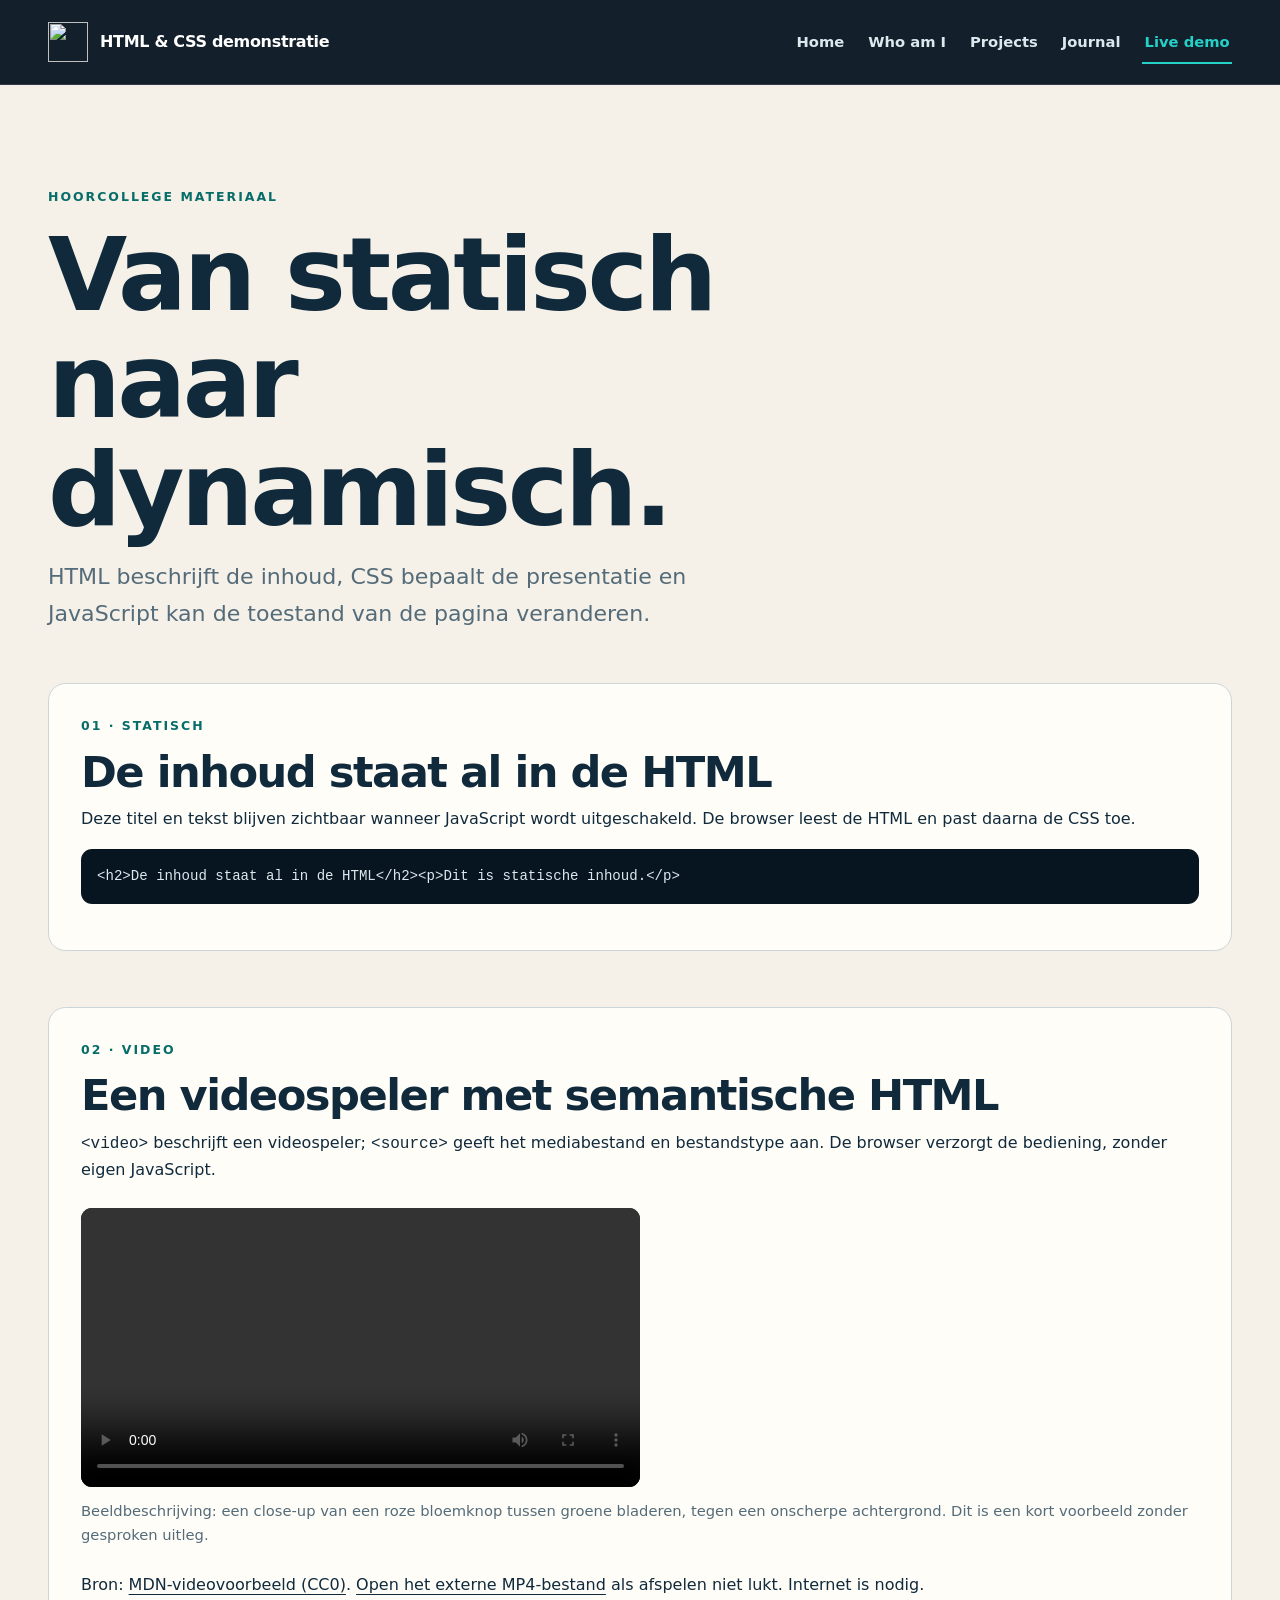
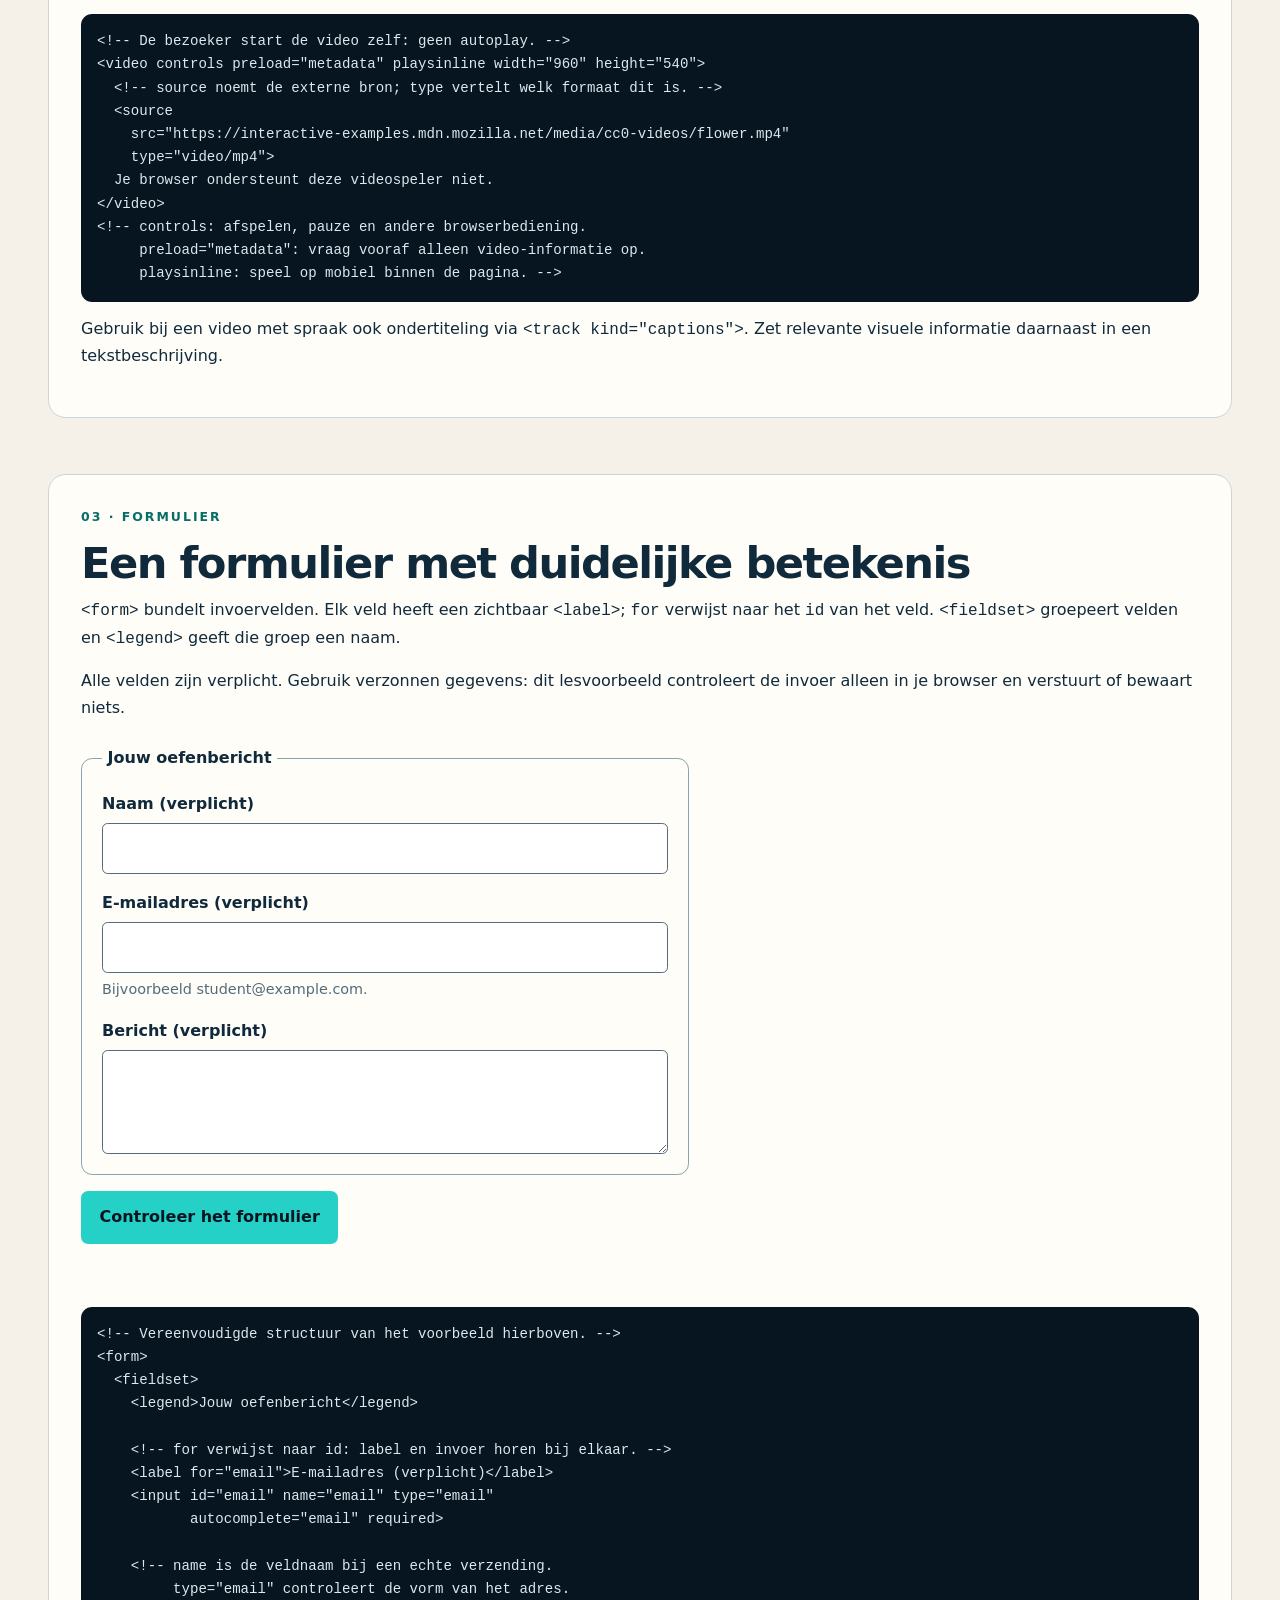
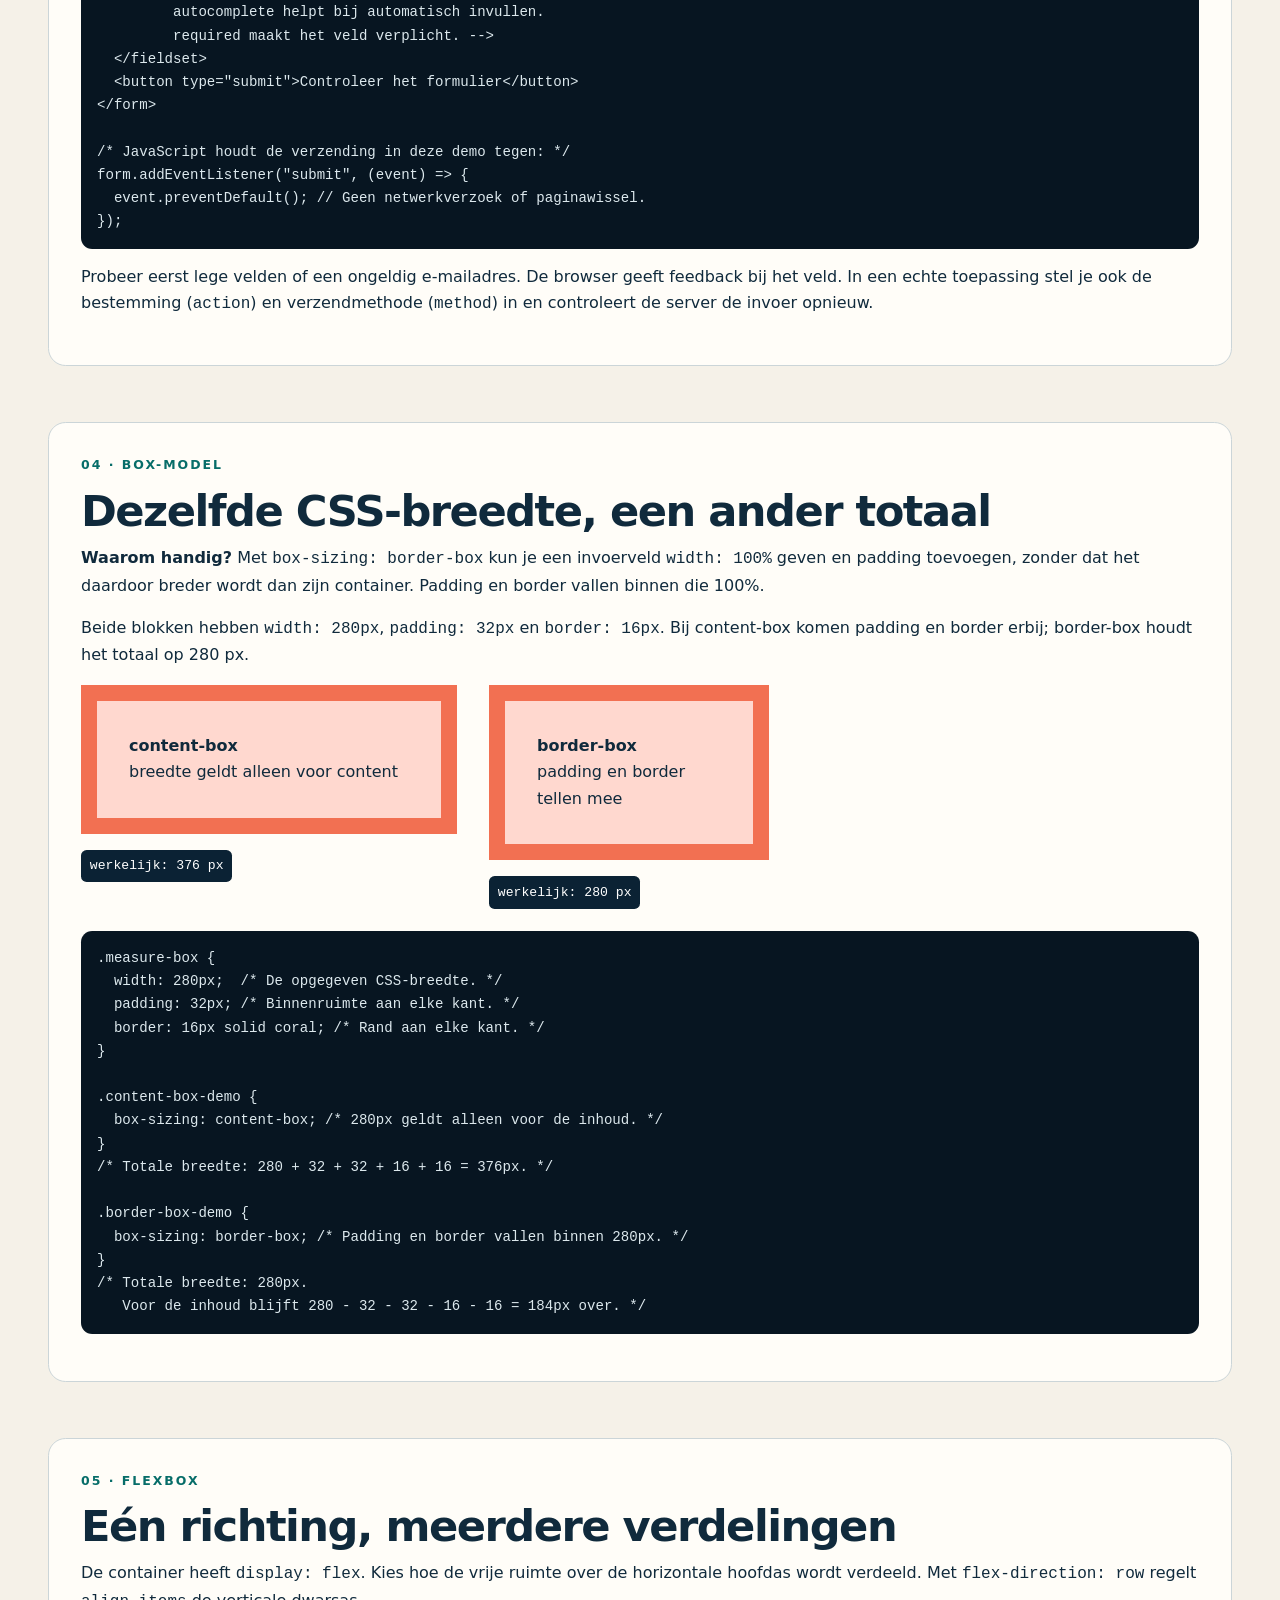
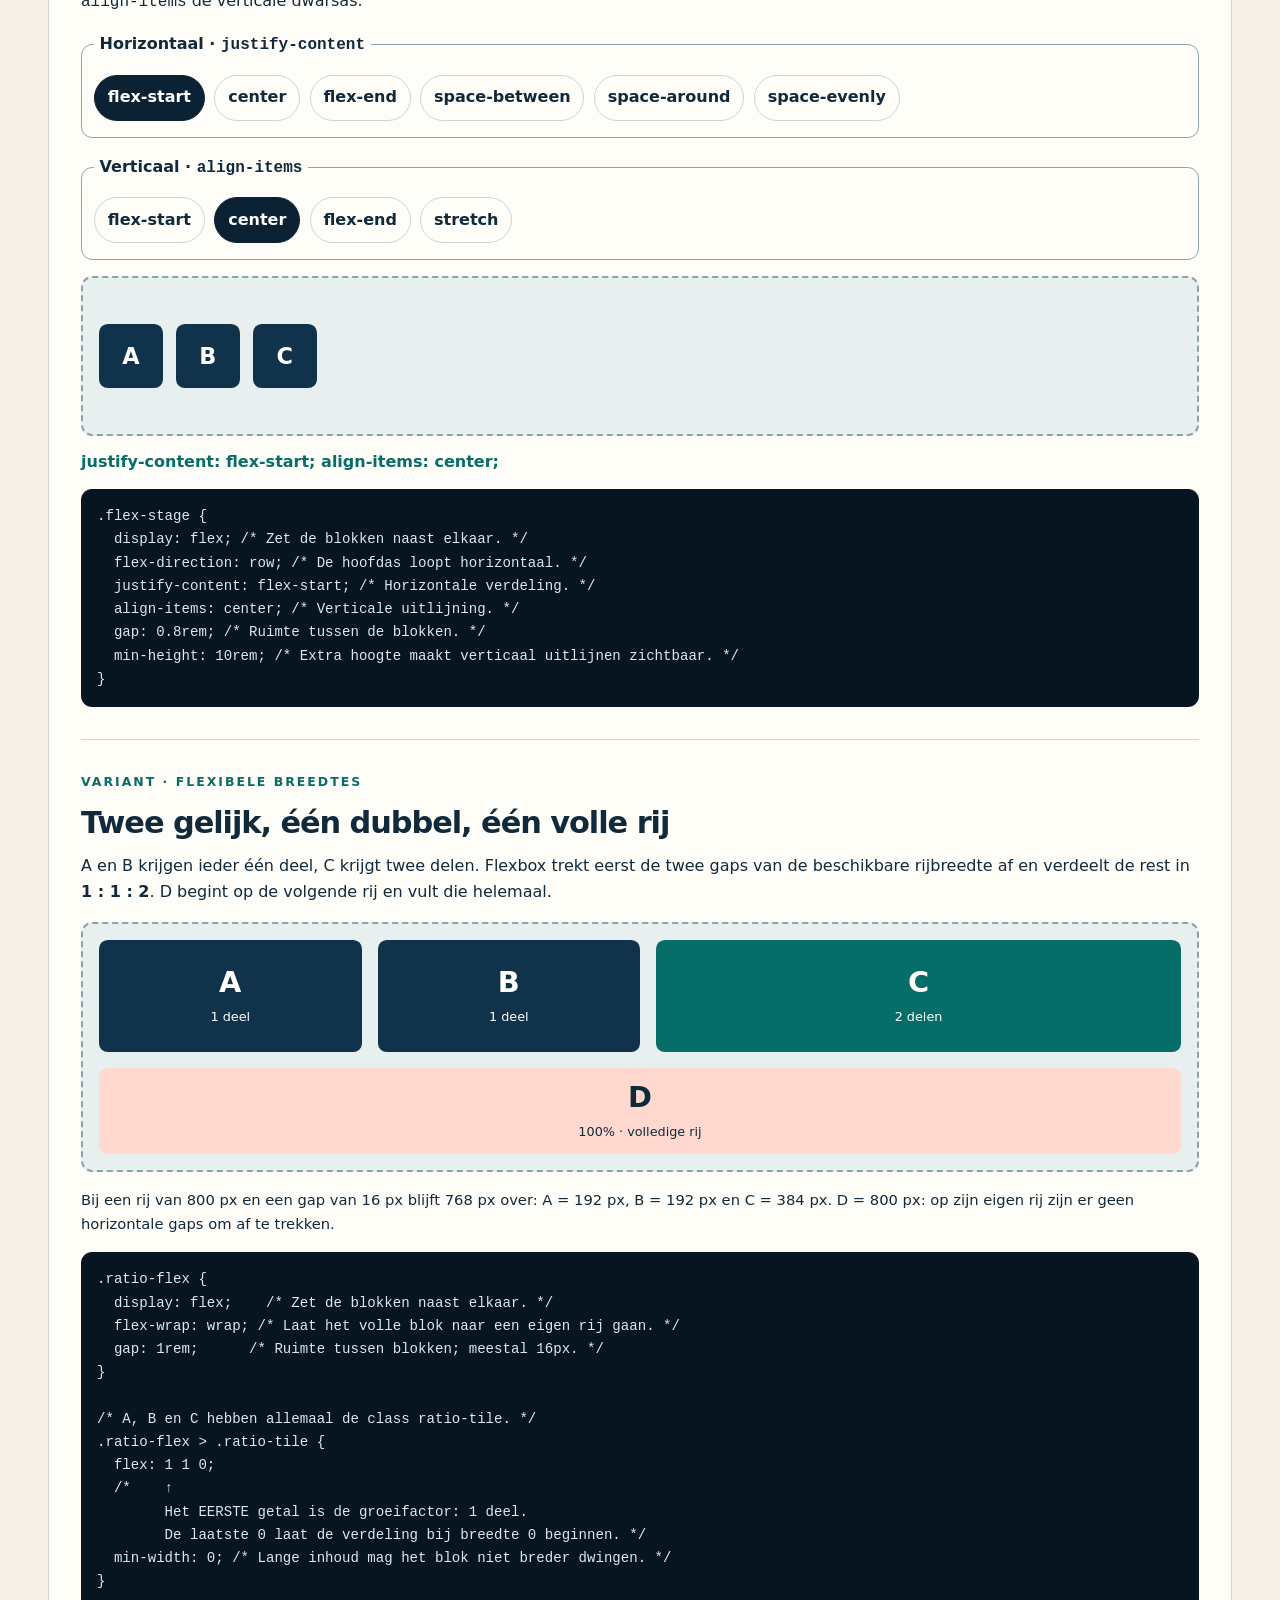
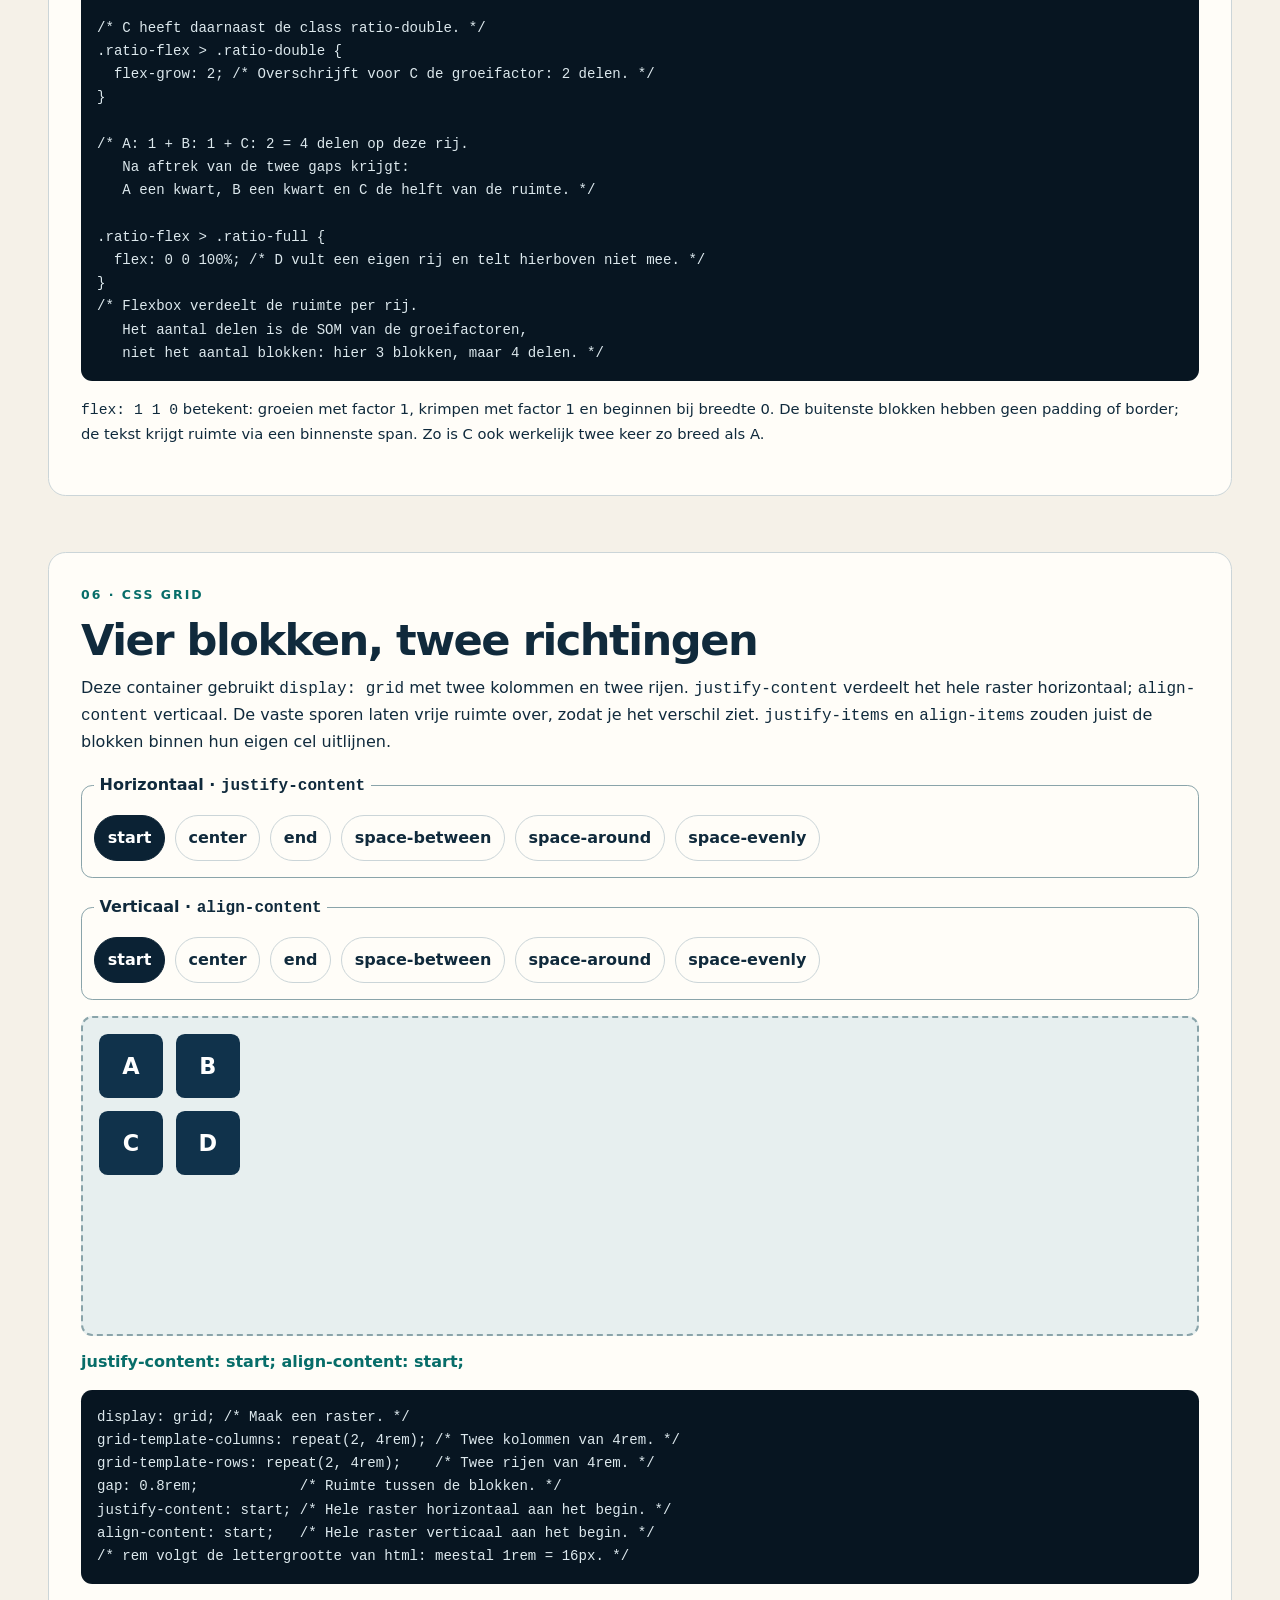
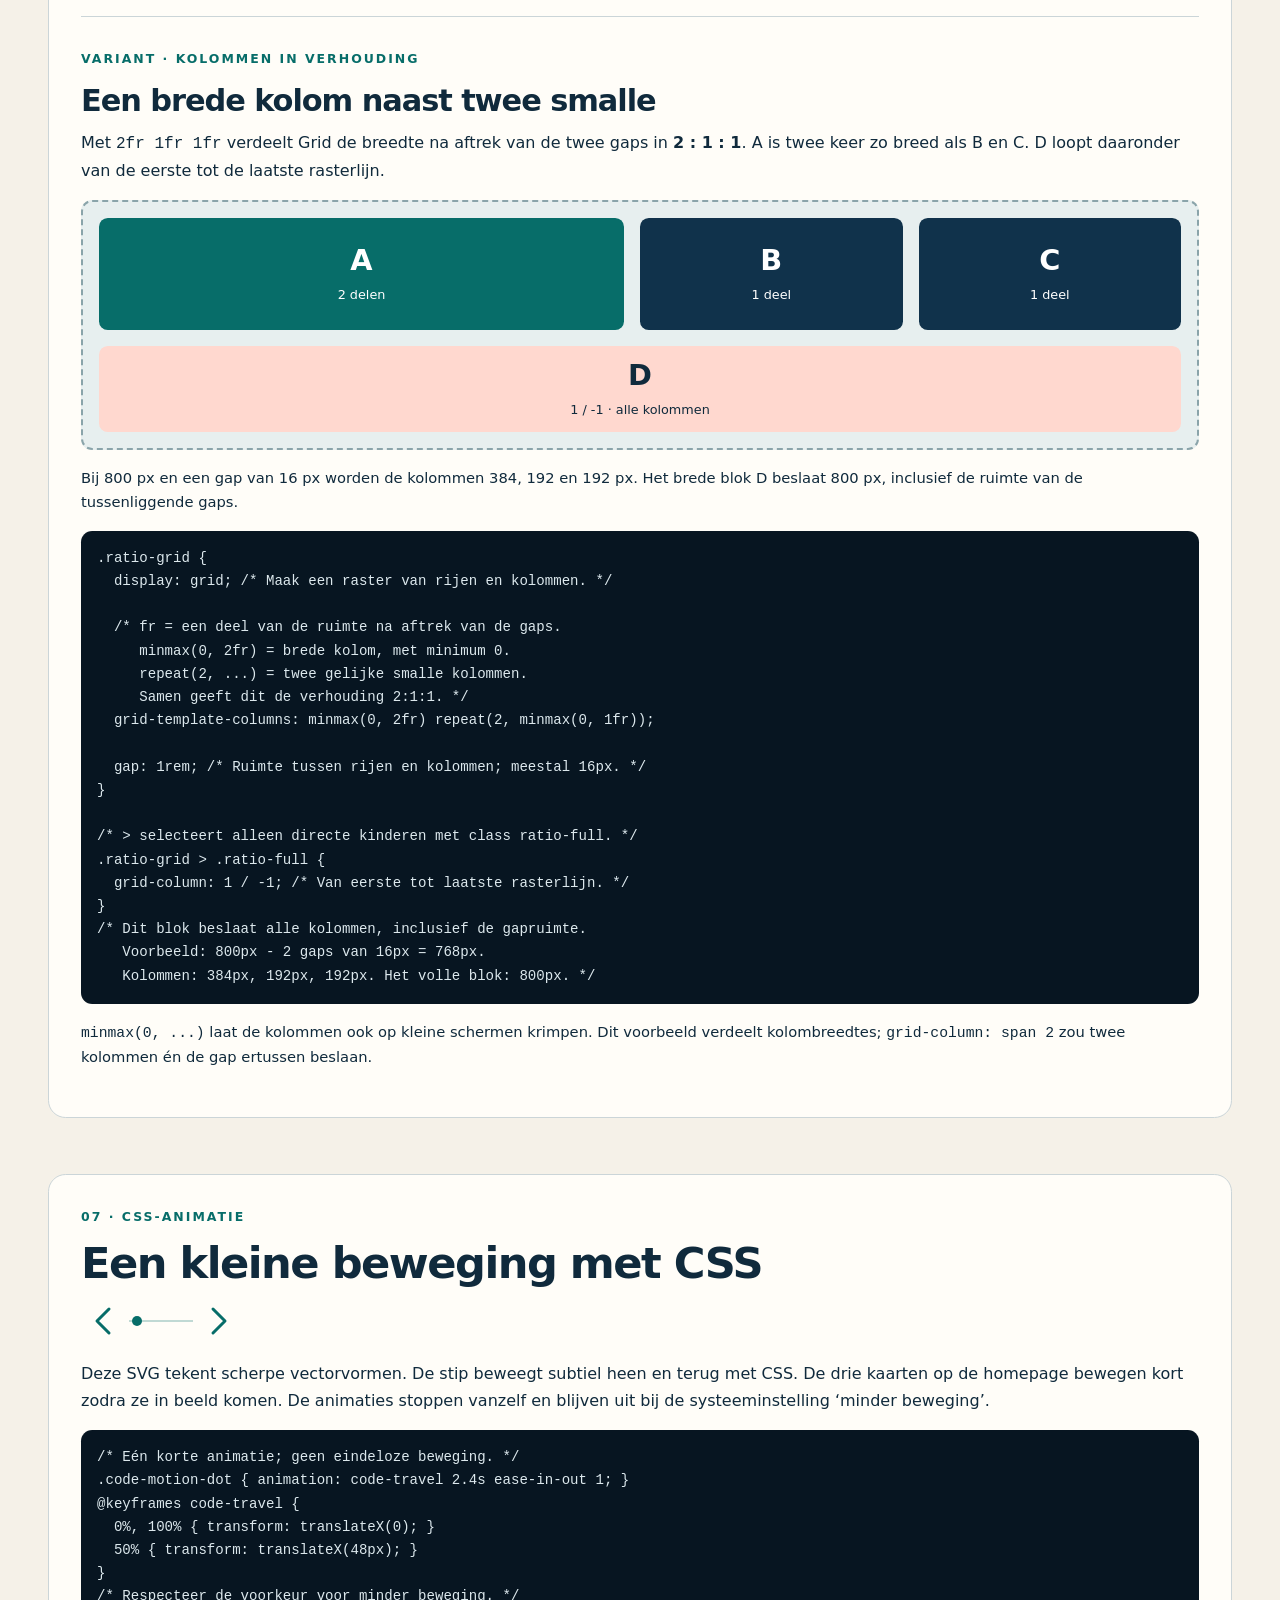
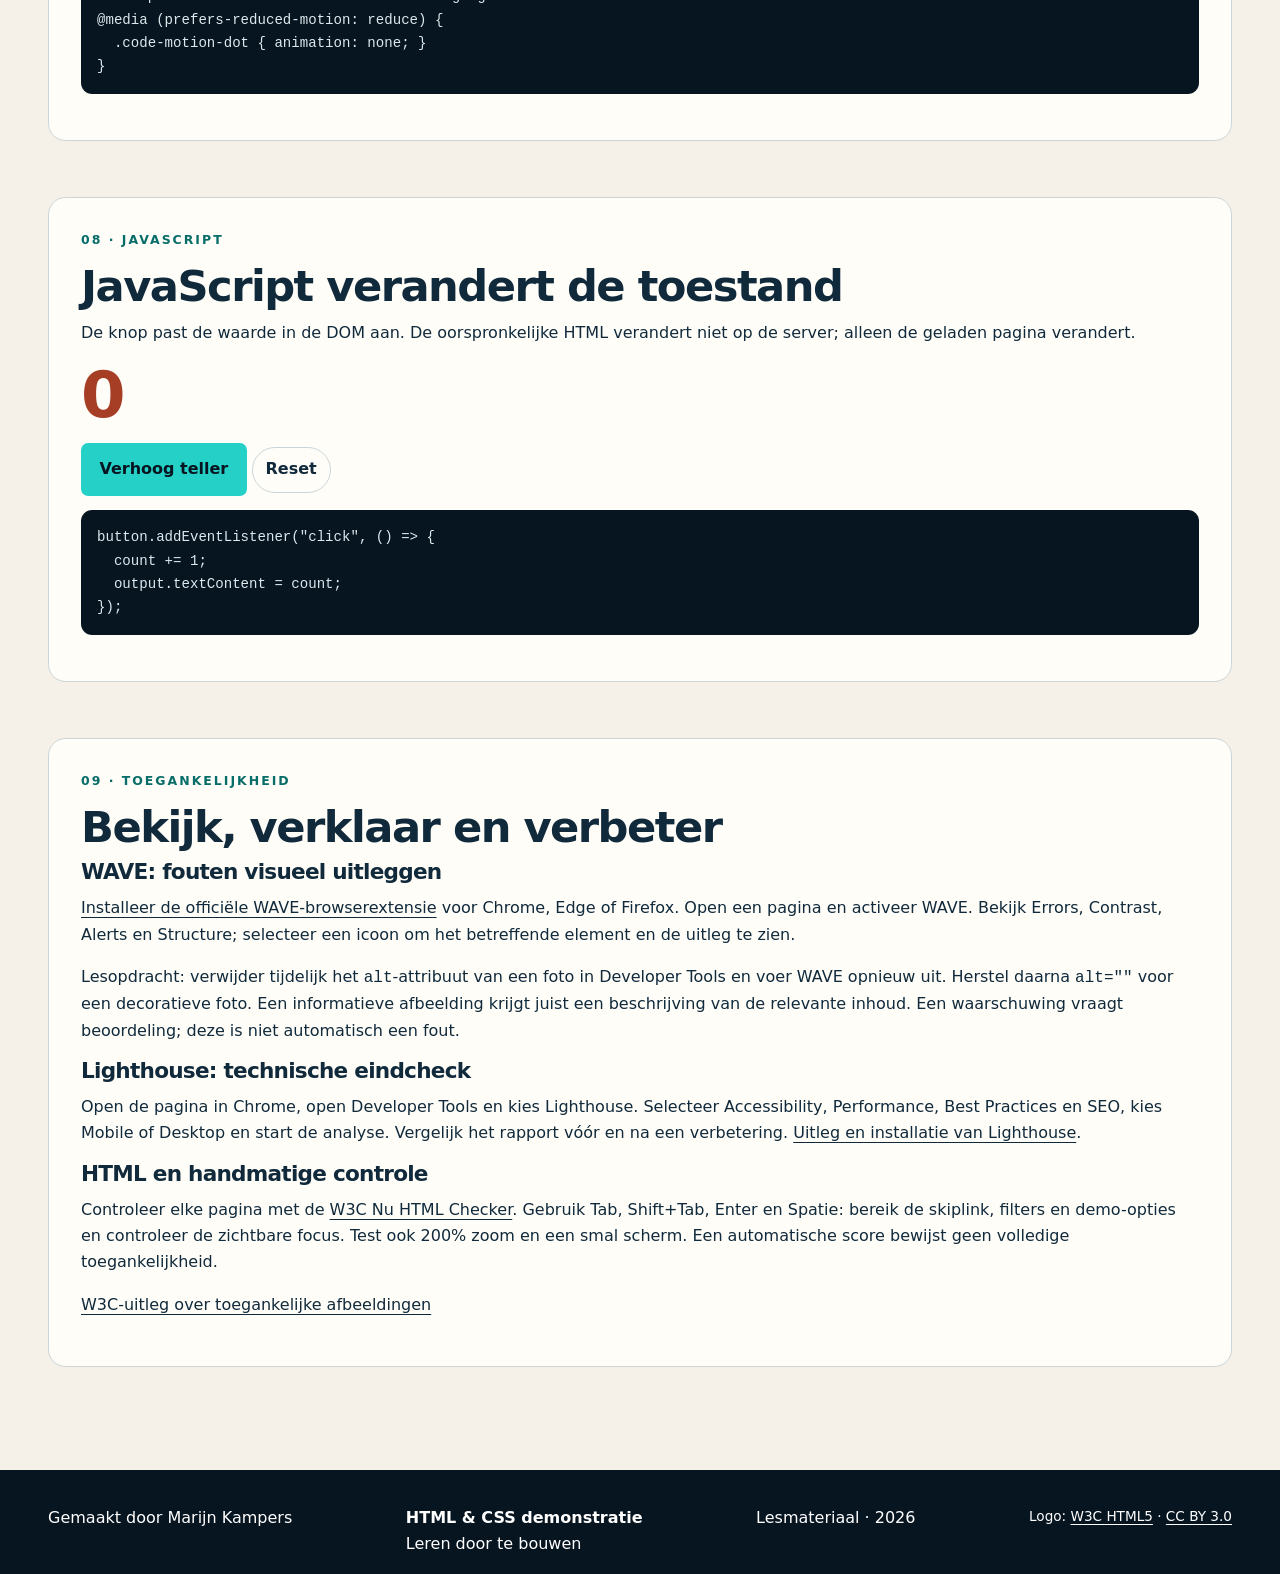
==== commit c3508dc6: "Livedemo aanpassing" ====
--- a/demo.html
+++ b/demo.html
@@ -2,24 +2,27 @@
 <html lang="nl">
   <head>
     <!-- UTF-8 ondersteunt accenten; viewport laat de layout aansluiten op het scherm. -->
-    <meta charset="utf-8">
-    <meta name="viewport" content="width=device-width, initial-scale=1">
+    <meta charset="utf-8" />
+    <meta name="viewport" content="width=device-width, initial-scale=1" />
     <meta
       name="description"
-      content="Interactieve lesdemo over statisch, dynamisch, Flexbox, CSS Grid en toegankelijkheid.">
-    <meta name="theme-color" content="#071521">
+      content="Interactieve lesdemo over statisch, dynamisch, Flexbox, CSS Grid en toegankelijkheid."
+    />
+    <meta name="theme-color" content="#071521" />
     <!-- Open Graph (property="og:...") bepaalt de linkpreview bij delen op sociale media. -->
-    <meta property="og:type" content="website">
+    <meta property="og:type" content="website" />
     <meta
       property="og:title"
-      content="Live demo | HTML &amp; CSS demonstratie">
+      content="Live demo | HTML &amp; CSS demonstratie"
+    />
     <meta
       property="og:description"
-      content="Flexbox, CSS Grid, border-box en toegankelijkheid zichtbaar uitgelegd.">
-    <meta property="og:image" content="https://picsum.photos/id/0/1200/630">
+      content="Flexbox, CSS Grid, border-box en toegankelijkheid zichtbaar uitgelegd."
+    />
+    <meta property="og:image" content="https://picsum.photos/id/0/1200/630" />
     <title>Live demo | HTML & CSS</title>
-    <link rel="icon" href="images/favicon.svg" type="image/svg+xml">
-    <link rel="stylesheet" href="css/style.css">
+    <link rel="icon" href="images/favicon.svg" type="image/svg+xml" />
+    <link rel="stylesheet" href="css/style.css" />
   </head>
   <body>
     <a class="skip-link" href="#hoofdinhoud">Ga naar de inhoud</a>
@@ -34,7 +37,8 @@
             src="https://www.w3.org/html/logo/downloads/HTML5_Badge_64.png"
             alt=""
             width="40"
-            height="40"><span>HTML &amp; CSS demonstratie</span></a
+            height="40"
+          /><span>HTML &amp; CSS demonstratie</span></a
         >
         <nav aria-label="Hoofdnavigatie">
           <ul class="nav-list">
@@ -74,67 +78,57 @@
             class="code-sample"
           ><code>&lt;h2&gt;De inhoud staat al in de HTML&lt;/h2&gt;&lt;p&gt;Dit is statische inhoud.&lt;/p&gt;</code></pre>
         </section>
-        
-        <section class="demo-panel" aria-labelledby="boxmodel">
-          <p class="eyebrow">02 · Box-model</p>
-          <h2 id="boxmodel">Dezelfde CSS-breedte, een ander totaal</h2>
-          <p><strong>Waarom handig?</strong> Met <code>box-sizing: border-box</code> kun je een invoerveld <code>width: 100%</code> geven en padding toevoegen, zonder dat het daardoor breder wordt dan zijn container. Padding en border vallen binnen die 100%.</p>
-          <p>
-            Beide blokken hebben <code>width: 280px</code>,
-            <code>padding: 32px</code> en <code>border: 16px</code>. Bij
-            content-box komen padding en border erbij; border-box houdt het
-            totaal op 280 px.
-          </p>
-          <div class="box-row">
-            <div>
-              <div class="measure-box content-box-demo">
-                <strong>content-box</strong><br>breedte geldt alleen voor
-                content
-              </div>
-              <span class="measure-label" id="content-measure"
-                >totaal meten…</span
-              >
-            </div>
-            <div>
-              <div class="measure-box border-box-demo">
-                <strong>border-box</strong><br>padding en border tellen mee
-              </div>
-              <span class="measure-label" id="border-measure"
-                >totaal meten…</span
-              >
-            </div>
-          </div>
-          <!-- Dezelfde maten maken het verschil tussen beide box-modellen zichtbaar. -->
-          <pre class="code-sample"><code>.measure-box {
-  width: 280px;  /* De opgegeven CSS-breedte. */
-  padding: 32px; /* Binnenruimte aan elke kant. */
-  border: 16px solid coral; /* Rand aan elke kant. */
-}
-
-.content-box-demo {
-  box-sizing: content-box; /* 280px geldt alleen voor de inhoud. */
-}
-/* Totale breedte: 280 + 32 + 32 + 16 + 16 = 376px. */
-
-.border-box-demo {
-  box-sizing: border-box; /* Padding en border vallen binnen 280px. */
-}
-/* Totale breedte: 280px.
-   Voor de inhoud blijft 280 - 32 - 32 - 16 - 16 = 184px over. */</code></pre>
-        </section>
+
         <section class="demo-panel" aria-labelledby="video">
-  <p class="eyebrow">03 · Video</p><h2 id="video">Een videospeler met semantische HTML</h2>
-  <p><code>&lt;video&gt;</code> beschrijft een videospeler; <code>&lt;source&gt;</code> geeft het mediabestand en bestandstype aan. De browser verzorgt de bediening, zonder eigen JavaScript.</p>
-  <figure class="video-example">
-    <!-- controls toont bediening; metadata beperkt vooraf laden; playsinline speelt binnen de pagina op mobiel. -->
-    <video controls preload="metadata" playsinline width="960" height="540" aria-label="Close-up van een bloemknop" aria-describedby="video-description">
-      <source src="https://interactive-examples.mdn.mozilla.net/media/cc0-videos/flower.mp4" type="video/mp4">
-      Je browser ondersteunt deze videospeler niet. <a href="https://interactive-examples.mdn.mozilla.net/media/cc0-videos/flower.mp4">Open de MP4-video</a>.
-    </video>
-    <figcaption id="video-description">Beeldbeschrijving: een close-up van een roze bloemknop tussen groene bladeren, tegen een onscherpe achtergrond. Dit is een kort voorbeeld zonder gesproken uitleg.</figcaption>
-  </figure>
-  <p>Bron: <a href="https://interactive-examples.mdn.mozilla.net/pages/tabbed/video.html">MDN-videovoorbeeld (CC0)</a>. <a href="https://interactive-examples.mdn.mozilla.net/media/cc0-videos/flower.mp4">Open het externe MP4-bestand</a> als afspelen niet lukt. Internet is nodig.</p>
-  <pre class="code-sample"><code>&lt;!-- De bezoeker start de video zelf: geen autoplay. --&gt;
+          <p class="eyebrow">02 · Video</p>
+          <h2 id="video">Een videospeler met semantische HTML</h2>
+          <p>
+            <code>&lt;video&gt;</code> beschrijft een videospeler;
+            <code>&lt;source&gt;</code> geeft het mediabestand en bestandstype
+            aan. De browser verzorgt de bediening, zonder eigen JavaScript.
+          </p>
+          <figure class="video-example">
+            <!-- controls toont bediening; metadata beperkt vooraf laden; playsinline speelt binnen de pagina op mobiel. -->
+            <video
+              controls
+              preload="metadata"
+              playsinline
+              width="960"
+              height="540"
+              aria-label="Close-up van een bloemknop"
+              aria-describedby="video-description"
+            >
+              <source
+                src="https://interactive-examples.mdn.mozilla.net/media/cc0-videos/flower.mp4"
+                type="video/mp4"
+              />
+              Je browser ondersteunt deze videospeler niet.
+              <a
+                href="https://interactive-examples.mdn.mozilla.net/media/cc0-videos/flower.mp4"
+                >Open de MP4-video</a
+              >.
+            </video>
+            <figcaption id="video-description">
+              Beeldbeschrijving: een close-up van een roze bloemknop tussen
+              groene bladeren, tegen een onscherpe achtergrond. Dit is een kort
+              voorbeeld zonder gesproken uitleg.
+            </figcaption>
+          </figure>
+          <p>
+            Bron:
+            <a
+              href="https://interactive-examples.mdn.mozilla.net/pages/tabbed/video.html"
+              >MDN-videovoorbeeld (CC0)</a
+            >.
+            <a
+              href="https://interactive-examples.mdn.mozilla.net/media/cc0-videos/flower.mp4"
+              >Open het externe MP4-bestand</a
+            >
+            als afspelen niet lukt. Internet is nodig.
+          </p>
+          <pre
+            class="code-sample"
+          ><code>&lt;!-- De bezoeker start de video zelf: geen autoplay. --&gt;
 &lt;video controls preload="metadata" playsinline width="960" height="540"&gt;
   &lt;!-- source noemt de externe bron; type vertelt welk formaat dit is. --&gt;
   &lt;source
@@ -145,39 +139,91 @@
 &lt;!-- controls: afspelen, pauze en andere browserbediening.
      preload="metadata": vraag vooraf alleen video-informatie op.
      playsinline: speel op mobiel binnen de pagina. --&gt;</code></pre>
-  <p>Gebruik bij een video met spraak ook ondertiteling via <code>&lt;track kind="captions"&gt;</code>. Zet relevante visuele informatie daarnaast in een tekstbeschrijving.</p>
-</section>
+          <p>
+            Gebruik bij een video met spraak ook ondertiteling via
+            <code>&lt;track kind="captions"&gt;</code>. Zet relevante visuele
+            informatie daarnaast in een tekstbeschrijving.
+          </p>
+        </section>
         <section class="demo-panel" aria-labelledby="formulier">
-  <p class="eyebrow">04 · Formulier</p>
-  <h2 id="formulier">Een formulier met duidelijke betekenis</h2>
-  <p><code>&lt;form&gt;</code> bundelt invoervelden. Elk veld heeft een zichtbaar <code>&lt;label&gt;</code>; <code>for</code> verwijst naar het <code>id</code> van het veld. <code>&lt;fieldset&gt;</code> groepeert velden en <code>&lt;legend&gt;</code> geeft die groep een naam.</p>
-  <p id="form-help">Alle velden zijn verplicht. Gebruik verzonnen gegevens: dit lesvoorbeeld controleert de invoer alleen in je browser en verstuurt of bewaart niets.</p>
-  <!-- Zonder JavaScript blijft de knop uitgeschakeld, zodat dit voorbeeld nooit gegevens verstuurt. -->
-  <form id="lesson-form" class="lesson-form" aria-describedby="form-help">
-    <fieldset>
-      <legend>Jouw oefenbericht</legend>
-      <div class="form-field">
-        <!-- for en id koppelen het label aan de invoer; required activeert browservalidatie. -->
-        <label for="lesson-name">Naam (verplicht)</label>
-        <input id="lesson-name" name="name" type="text" autocomplete="name" required>
-      </div>
-      <div class="form-field">
-        <label for="lesson-email">E-mailadres (verplicht)</label>
-        <!-- type=email controleert de vorm; het bewijst niet dat het adres bestaat. -->
-        <input id="lesson-email" name="email" type="email" autocomplete="email" aria-describedby="email-help" required>
-        <p id="email-help" class="field-help">Bijvoorbeeld student@example.com.</p>
-      </div>
-      <div class="form-field">
-        <label for="lesson-message">Bericht (verplicht)</label>
-        <textarea id="lesson-message" name="message" rows="3" required></textarea>
-      </div>
-    </fieldset>
-    <button class="control-button" type="submit" id="form-check" disabled>Controleer het formulier</button>
-    <!-- role=status laat de uitkomst voorlezen zonder de focus te verplaatsen. -->
-    <p id="form-status" class="status" role="status"></p>
-  </form>
-  <noscript><p>Zet JavaScript aan om de oefenknop te gebruiken. De velden en labels blijven zichtbaar.</p></noscript>
-  <pre class="code-sample"><code>&lt;!-- Vereenvoudigde structuur van het voorbeeld hierboven. --&gt;
+          <p class="eyebrow">03 · Formulier</p>
+          <h2 id="formulier">Een formulier met duidelijke betekenis</h2>
+          <p>
+            <code>&lt;form&gt;</code> bundelt invoervelden. Elk veld heeft een
+            zichtbaar <code>&lt;label&gt;</code>; <code>for</code> verwijst naar
+            het <code>id</code> van het veld.
+            <code>&lt;fieldset&gt;</code> groepeert velden en
+            <code>&lt;legend&gt;</code> geeft die groep een naam.
+          </p>
+          <p id="form-help">
+            Alle velden zijn verplicht. Gebruik verzonnen gegevens: dit
+            lesvoorbeeld controleert de invoer alleen in je browser en verstuurt
+            of bewaart niets.
+          </p>
+          <!-- Zonder JavaScript blijft de knop uitgeschakeld, zodat dit voorbeeld nooit gegevens verstuurt. -->
+          <form
+            id="lesson-form"
+            class="lesson-form"
+            aria-describedby="form-help"
+          >
+            <fieldset>
+              <legend>Jouw oefenbericht</legend>
+              <div class="form-field">
+                <!-- for en id koppelen het label aan de invoer; required activeert browservalidatie. -->
+                <label for="lesson-name">Naam (verplicht)</label>
+                <input
+                  id="lesson-name"
+                  name="name"
+                  type="text"
+                  autocomplete="name"
+                  required
+                />
+              </div>
+              <div class="form-field">
+                <label for="lesson-email">E-mailadres (verplicht)</label>
+                <!-- type=email controleert de vorm; het bewijst niet dat het adres bestaat. -->
+                <input
+                  id="lesson-email"
+                  name="email"
+                  type="email"
+                  autocomplete="email"
+                  aria-describedby="email-help"
+                  required
+                />
+                <p id="email-help" class="field-help">
+                  Bijvoorbeeld student@example.com.
+                </p>
+              </div>
+              <div class="form-field">
+                <label for="lesson-message">Bericht (verplicht)</label>
+                <textarea
+                  id="lesson-message"
+                  name="message"
+                  rows="3"
+                  required
+                ></textarea>
+              </div>
+            </fieldset>
+            <button
+              class="control-button"
+              type="submit"
+              id="form-check"
+              disabled
+            >
+              Controleer het formulier
+            </button>
+            <!-- role=status laat de uitkomst voorlezen zonder de focus te verplaatsen. -->
+            <p id="form-status" class="status" role="status"></p>
+          </form>
+          <noscript
+            ><p>
+              Zet JavaScript aan om de oefenknop te gebruiken. De velden en
+              labels blijven zichtbaar.
+            </p></noscript
+          >
+          <pre
+            class="code-sample"
+          ><code>&lt;!-- Vereenvoudigde structuur van het voorbeeld hierboven. --&gt;
 &lt;form&gt;
   &lt;fieldset&gt;
     &lt;legend&gt;Jouw oefenbericht&lt;/legend&gt;
@@ -199,8 +245,68 @@
 form.addEventListener("submit", (event) =&gt; {
   event.preventDefault(); // Geen netwerkverzoek of paginawissel.
 });</code></pre>
-  <p>Probeer eerst lege velden of een ongeldig e-mailadres. De browser geeft feedback bij het veld. In een echte toepassing stel je ook de bestemming (<code>action</code>) en verzendmethode (<code>method</code>) in en controleert de server de invoer opnieuw.</p>
-</section>
+          <p>
+            Probeer eerst lege velden of een ongeldig e-mailadres. De browser
+            geeft feedback bij het veld. In een echte toepassing stel je ook de
+            bestemming (<code>action</code>) en verzendmethode
+            (<code>method</code>) in en controleert de server de invoer opnieuw.
+          </p>
+        </section>
+
+        <section class="demo-panel" aria-labelledby="boxmodel">
+          <p class="eyebrow">04 · Box-model</p>
+          <h2 id="boxmodel">Dezelfde CSS-breedte, een ander totaal</h2>
+          <p>
+            <strong>Waarom handig?</strong> Met
+            <code>box-sizing: border-box</code> kun je een invoerveld
+            <code>width: 100%</code> geven en padding toevoegen, zonder dat het
+            daardoor breder wordt dan zijn container. Padding en border vallen
+            binnen die 100%.
+          </p>
+          <p>
+            Beide blokken hebben <code>width: 280px</code>,
+            <code>padding: 32px</code> en <code>border: 16px</code>. Bij
+            content-box komen padding en border erbij; border-box houdt het
+            totaal op 280 px.
+          </p>
+          <div class="box-row">
+            <div>
+              <div class="measure-box content-box-demo">
+                <strong>content-box</strong><br />breedte geldt alleen voor
+                content
+              </div>
+              <span class="measure-label" id="content-measure"
+                >totaal meten…</span
+              >
+            </div>
+            <div>
+              <div class="measure-box border-box-demo">
+                <strong>border-box</strong><br />padding en border tellen mee
+              </div>
+              <span class="measure-label" id="border-measure"
+                >totaal meten…</span
+              >
+            </div>
+          </div>
+          <!-- Dezelfde maten maken het verschil tussen beide box-modellen zichtbaar. -->
+          <pre class="code-sample"><code>.measure-box {
+  width: 280px;  /* De opgegeven CSS-breedte. */
+  padding: 32px; /* Binnenruimte aan elke kant. */
+  border: 16px solid coral; /* Rand aan elke kant. */
+}
+
+.content-box-demo {
+  box-sizing: content-box; /* 280px geldt alleen voor de inhoud. */
+}
+/* Totale breedte: 280 + 32 + 32 + 16 + 16 = 376px. */
+
+.border-box-demo {
+  box-sizing: border-box; /* Padding en border vallen binnen 280px. */
+}
+/* Totale breedte: 280px.
+   Voor de inhoud blijft 280 - 32 - 32 - 16 - 16 = 184px over. */</code></pre>
+        </section>
+
         <section class="demo-panel" aria-labelledby="flexbox">
           <p class="eyebrow">05 · Flexbox</p>
           <h2 id="flexbox">Eén richting, meerdere verdelingen</h2>
@@ -353,15 +459,36 @@
           <!-- Deze aparte variant vult de rij; de uitlijnknoppen hierboven bedienen alleen A, B en C. -->
           <section class="ratio-example" aria-labelledby="flex-ratio-title">
             <p class="eyebrow">Variant · Flexibele breedtes</p>
-            <h3 id="flex-ratio-title">Twee gelijk, één dubbel, één volle rij</h3>
-            <p>A en B krijgen ieder één deel, C krijgt twee delen. Flexbox trekt eerst de twee gaps van de beschikbare rijbreedte af en verdeelt de rest in <strong>1 : 1 : 2</strong>. D begint op de volgende rij en vult die helemaal.</p>
+            <h3 id="flex-ratio-title">
+              Twee gelijk, één dubbel, één volle rij
+            </h3>
+            <p>
+              A en B krijgen ieder één deel, C krijgt twee delen. Flexbox trekt
+              eerst de twee gaps van de beschikbare rijbreedte af en verdeelt de
+              rest in <strong>1 : 1 : 2</strong>. D begint op de volgende rij en
+              vult die helemaal.
+            </p>
             <div class="ratio-flex ratio-stage">
-              <div class="ratio-tile"><span><strong>A</strong><small>1 deel</small></span></div>
-              <div class="ratio-tile"><span><strong>B</strong><small>1 deel</small></span></div>
-              <div class="ratio-tile ratio-double"><span><strong>C</strong><small>2 delen</small></span></div>
-              <div class="ratio-tile ratio-full"><span><strong>D</strong><small>100% · volledige rij</small></span></div>
+              <div class="ratio-tile">
+                <span><strong>A</strong><small>1 deel</small></span>
+              </div>
+              <div class="ratio-tile">
+                <span><strong>B</strong><small>1 deel</small></span>
+              </div>
+              <div class="ratio-tile ratio-double">
+                <span><strong>C</strong><small>2 delen</small></span>
+              </div>
+              <div class="ratio-tile ratio-full">
+                <span
+                  ><strong>D</strong><small>100% · volledige rij</small></span
+                >
+              </div>
             </div>
-            <p class="ratio-note">Bij een rij van 800 px en een gap van 16 px blijft 768 px over: A = 192 px, B = 192 px en C = 384 px. D = 800 px: op zijn eigen rij zijn er geen horizontale gaps om af te trekken.</p>
+            <p class="ratio-note">
+              Bij een rij van 800 px en een gap van 16 px blijft 768 px over: A
+              = 192 px, B = 192 px en C = 384 px. D = 800 px: op zijn eigen rij
+              zijn er geen horizontale gaps om af te trekken.
+            </p>
             <pre class="code-sample"><code>.ratio-flex {
   display: flex;    /* Zet de blokken naast elkaar. */
   flex-wrap: wrap; /* Laat het volle blok naar een eigen rij gaan. */
@@ -392,7 +519,12 @@
 /* Flexbox verdeelt de ruimte per rij.
    Het aantal delen is de SOM van de groeifactoren,
    niet het aantal blokken: hier 3 blokken, maar 4 delen. */</code></pre>
-            <p class="ratio-note"><code>flex: 1 1 0</code> betekent: groeien met factor 1, krimpen met factor 1 en beginnen bij breedte 0. De buitenste blokken hebben geen padding of border; de tekst krijgt ruimte via een binnenste span. Zo is C ook werkelijk twee keer zo breed als A.</p>
+            <p class="ratio-note">
+              <code>flex: 1 1 0</code> betekent: groeien met factor 1, krimpen
+              met factor 1 en beginnen bij breedte 0. De buitenste blokken
+              hebben geen padding of border; de tekst krijgt ruimte via een
+              binnenste span. Zo is C ook werkelijk twee keer zo breed als A.
+            </p>
           </section>
         </section>
         <section class="demo-panel" aria-labelledby="grid">
@@ -570,14 +702,33 @@
           <section class="ratio-example" aria-labelledby="grid-ratio-title">
             <p class="eyebrow">Variant · Kolommen in verhouding</p>
             <h3 id="grid-ratio-title">Een brede kolom naast twee smalle</h3>
-            <p>Met <code>2fr 1fr 1fr</code> verdeelt Grid de breedte na aftrek van de twee gaps in <strong>2 : 1 : 1</strong>. A is twee keer zo breed als B en C. D loopt daaronder van de eerste tot de laatste rasterlijn.</p>
+            <p>
+              Met <code>2fr 1fr 1fr</code> verdeelt Grid de breedte na aftrek
+              van de twee gaps in <strong>2 : 1 : 1</strong>. A is twee keer zo
+              breed als B en C. D loopt daaronder van de eerste tot de laatste
+              rasterlijn.
+            </p>
             <div class="ratio-grid ratio-stage">
-              <div class="ratio-tile ratio-double"><span><strong>A</strong><small>2 delen</small></span></div>
-              <div class="ratio-tile"><span><strong>B</strong><small>1 deel</small></span></div>
-              <div class="ratio-tile"><span><strong>C</strong><small>1 deel</small></span></div>
-              <div class="ratio-tile ratio-full"><span><strong>D</strong><small>1 / -1 · alle kolommen</small></span></div>
+              <div class="ratio-tile ratio-double">
+                <span><strong>A</strong><small>2 delen</small></span>
+              </div>
+              <div class="ratio-tile">
+                <span><strong>B</strong><small>1 deel</small></span>
+              </div>
+              <div class="ratio-tile">
+                <span><strong>C</strong><small>1 deel</small></span>
+              </div>
+              <div class="ratio-tile ratio-full">
+                <span
+                  ><strong>D</strong><small>1 / -1 · alle kolommen</small></span
+                >
+              </div>
             </div>
-            <p class="ratio-note">Bij 800 px en een gap van 16 px worden de kolommen 384, 192 en 192 px. Het brede blok D beslaat 800 px, inclusief de ruimte van de tussenliggende gaps.</p>
+            <p class="ratio-note">
+              Bij 800 px en een gap van 16 px worden de kolommen 384, 192 en 192
+              px. Het brede blok D beslaat 800 px, inclusief de ruimte van de
+              tussenliggende gaps.
+            </p>
             <pre class="code-sample"><code>.ratio-grid {
   display: grid; /* Maak een raster van rijen en kolommen. */
 
@@ -597,19 +748,58 @@
 /* Dit blok beslaat alle kolommen, inclusief de gapruimte.
    Voorbeeld: 800px - 2 gaps van 16px = 768px.
    Kolommen: 384px, 192px, 192px. Het volle blok: 800px. */</code></pre>
-            <p class="ratio-note"><code>minmax(0, ...)</code> laat de kolommen ook op kleine schermen krimpen. Dit voorbeeld verdeelt kolombreedtes; <code>grid-column: span 2</code> zou twee kolommen én de gap ertussen beslaan.</p>
+            <p class="ratio-note">
+              <code>minmax(0, ...)</code> laat de kolommen ook op kleine
+              schermen krimpen. Dit voorbeeld verdeelt kolombreedtes;
+              <code>grid-column: span 2</code> zou twee kolommen én de gap
+              ertussen beslaan.
+            </p>
           </section>
         </section>
         <section class="demo-panel" aria-labelledby="animatie">
-  <p class="eyebrow">07 · CSS-animatie</p><h2 id="animatie">Een kleine beweging met CSS</h2>
-  <!-- Decoratieve SVG: vectorvormen blijven scherp; CSS animeert alleen de stip. -->
-<svg class="code-motion" viewBox="0 0 160 48" width="160" height="48" aria-hidden="true" focusable="false">
-  <path d="m28 12-12 12 12 12m104-24 12 12-12 12" fill="none" stroke="currentColor" stroke-width="3" stroke-linecap="round" stroke-linejoin="round"/>
-  <path d="M48 24h64" fill="none" stroke="currentColor" stroke-opacity=".25" stroke-width="2"/>
-  <circle class="code-motion-dot" cx="56" cy="24" r="5" fill="currentColor"/>
-</svg>
-  <p>Deze SVG tekent scherpe vectorvormen. De stip beweegt subtiel heen en terug met CSS. De drie kaarten op de homepage bewegen kort zodra ze in beeld komen. De animaties stoppen vanzelf en blijven uit bij de systeeminstelling ‘minder beweging’.</p>
-  <pre class="code-sample"><code>/* Eén korte animatie; geen eindeloze beweging. */
+          <p class="eyebrow">07 · CSS-animatie</p>
+          <h2 id="animatie">Een kleine beweging met CSS</h2>
+          <!-- Decoratieve SVG: vectorvormen blijven scherp; CSS animeert alleen de stip. -->
+          <svg
+            class="code-motion"
+            viewBox="0 0 160 48"
+            width="160"
+            height="48"
+            aria-hidden="true"
+            focusable="false"
+          >
+            <path
+              d="m28 12-12 12 12 12m104-24 12 12-12 12"
+              fill="none"
+              stroke="currentColor"
+              stroke-width="3"
+              stroke-linecap="round"
+              stroke-linejoin="round"
+            />
+            <path
+              d="M48 24h64"
+              fill="none"
+              stroke="currentColor"
+              stroke-opacity=".25"
+              stroke-width="2"
+            />
+            <circle
+              class="code-motion-dot"
+              cx="56"
+              cy="24"
+              r="5"
+              fill="currentColor"
+            />
+          </svg>
+          <p>
+            Deze SVG tekent scherpe vectorvormen. De stip beweegt subtiel heen
+            en terug met CSS. De drie kaarten op de homepage bewegen kort zodra
+            ze in beeld komen. De animaties stoppen vanzelf en blijven uit bij
+            de systeeminstelling ‘minder beweging’.
+          </p>
+          <pre
+            class="code-sample"
+          ><code>/* Eén korte animatie; geen eindeloze beweging. */
 .code-motion-dot { animation: code-travel 2.4s ease-in-out 1; }
 @keyframes code-travel {
   0%, 100% { transform: translateX(0); }
@@ -619,7 +809,7 @@
 @media (prefers-reduced-motion: reduce) {
   .code-motion-dot { animation: none; }
 }</code></pre>
-</section>
+        </section>
         <section class="demo-panel" aria-labelledby="dynamisch">
           <p class="eyebrow">08 · JavaScript</p>
           <h2 id="dynamisch">JavaScript verandert de toestand</h2>
@@ -692,7 +882,7 @@
       <div class="container footer-inner">
         <p>Gemaakt door Marijn Kampers</p>
         <p>
-          <strong>HTML &amp; CSS demonstratie</strong><br>Leren door te bouwen
+          <strong>HTML &amp; CSS demonstratie</strong><br />Leren door te bouwen
         </p>
         <p>Lesmateriaal · <span data-current-year>2026</span></p>
         <p class="image-credit">
--- a/css/style.css
+++ b/css/style.css
@@ -830,33 +830,123 @@
 }
 
 /* Eenmalige beweging na binnenkomst; transform verandert de layoutmaten niet. */
-.motion-cards.is-in-view > .card { animation: card-lift 1.8s ease-in-out 1 both; }
-.motion-cards.is-in-view > .card:nth-child(2) { animation-delay: .15s; }
-.motion-cards.is-in-view > .card:nth-child(3) { animation-delay: .3s; }
-@keyframes card-lift { 0%, 100% { transform: translateY(0); } 50% { transform: translateY(-8px); } }
+.motion-cards.is-in-view > .card {
+  animation: card-lift 1.8s ease-in-out 1 both;
+}
+.motion-cards.is-in-view > .card:nth-child(2) {
+  animation-delay: 0.15s;
+}
+.motion-cards.is-in-view > .card:nth-child(3) {
+  animation-delay: 0.3s;
+}
+@keyframes card-lift {
+  0%,
+  100% {
+    transform: translateY(0);
+  }
+  50% {
+    transform: translateY(-8px);
+  }
+}
 /* De SVG gebruikt currentColor om de tekstkleur over te nemen. */
-.code-motion { display: block; max-width: 100%; margin-bottom: 1rem; color: var(--cyan-dark); }
-.dark-section .code-motion { color: var(--cyan); }
-.code-motion.is-in-view .code-motion-dot { animation: code-travel 2.4s ease-in-out 1; }
-@keyframes code-travel { 0%, 100% { transform: translateX(0); } 50% { transform: translateX(48px); } }
+.code-motion {
+  display: block;
+  max-width: 100%;
+  margin-bottom: 1rem;
+  color: var(--cyan-dark);
+}
+.dark-section .code-motion {
+  color: var(--cyan);
+}
+.code-motion.is-in-view .code-motion-dot {
+  animation: code-travel 2.4s ease-in-out 1;
+}
+@keyframes code-travel {
+  0%,
+  100% {
+    transform: translateX(0);
+  }
+  50% {
+    transform: translateX(48px);
+  }
+}
 /* De video past zich aan de container aan en behoudt zijn beeldverhouding. */
-.video-example { margin: 1.5rem 0; }
-.video-example video { display: block; width: 50%; height: auto; border-radius: .7rem; background: var(--navy-950); }
-.video-example figcaption { margin-top: .75rem; color: var(--muted); font-size: .92rem; }
-video:focus-visible { outline: 3px solid var(--coral); outline-offset: 4px; }
+.video-example {
+  margin: 1.5rem 0;
+}
+.video-example video {
+  display: block;
+  width: 50%;
+  height: auto;
+  border-radius: 0.7rem;
+  background: var(--navy-950);
+}
+.video-example figcaption {
+  margin-top: 0.75rem;
+  color: var(--muted);
+  font-size: 0.92rem;
+}
+video:focus-visible {
+  outline: 3px solid var(--coral);
+  outline-offset: 4px;
+}
 /* Geen automatische beweging wanneer de gebruiker dat liever niet heeft. */
 @media (prefers-reduced-motion: reduce) {
-  .motion-cards.is-in-view > .card, .code-motion.is-in-view .code-motion-dot { animation: none; }
+  .motion-cards.is-in-view > .card,
+  .code-motion.is-in-view .code-motion-dot {
+    animation: none;
+  }
 }
 
 /* Semantisch formulier: labels boven velden; border-box houdt padding binnen de breedte. */
-.lesson-form { max-width: 38rem; margin-block: 1.5rem; }
-.lesson-form fieldset { min-width: 0; margin: 0 0 1rem; padding: 1.25rem; border: 1px solid #8aa4aa; border-radius: .7rem; }
-.lesson-form legend { padding-inline: .35rem; font-weight: 800; }
-.form-field + .form-field { margin-top: 1rem; }
-.form-field label { display: block; margin-bottom: .35rem; font-weight: 750; }
-.form-field input, .form-field textarea { display: block; width: 100%; padding: .7rem; border: 1px solid var(--muted); border-radius: .35rem; font: inherit; color: var(--ink); background: var(--white); }
-.form-field textarea { resize: vertical; }
-.form-field input:focus-visible, .form-field textarea:focus-visible { outline: 3px solid var(--cyan-dark); outline-offset: 3px; }
-.field-help { margin: .35rem 0 0; color: var(--muted); font-size: .9rem; }
-.lesson-form button:disabled { opacity: .65; cursor: not-allowed; }
+.lesson-form {
+  max-width: 38rem;
+  margin-block: 1.5rem;
+}
+.lesson-form fieldset {
+  min-width: 0;
+  margin: 0 0 1rem;
+  padding: 1.25rem;
+  border: 1px solid #8aa4aa;
+  border-radius: 0.7rem;
+}
+.lesson-form legend {
+  padding-inline: 0.35rem;
+  font-weight: 800;
+}
+.form-field + .form-field {
+  margin-top: 1rem;
+}
+.form-field label {
+  display: block;
+  margin-bottom: 0.35rem;
+  font-weight: 750;
+}
+.form-field input,
+.form-field textarea {
+  display: block;
+  width: 100%;
+  padding: 0.7rem;
+  border: 1px solid var(--muted);
+  border-radius: 0.35rem;
+  font: inherit;
+  color: var(--ink);
+  background: var(--white);
+}
+.form-field textarea {
+  resize: vertical;
+}
+.form-field input:focus-visible,
+.form-field textarea:focus-visible {
+  outline: 3px solid var(--cyan-dark);
+  outline-offset: 3px;
+}
+.field-help {
+  margin: 0.35rem 0 0;
+  color: var(--muted);
+  font-size: 0.9rem;
+}
+.lesson-form button:disabled {
+  opacity: 0.65;
+  cursor: not-allowed;
+}
